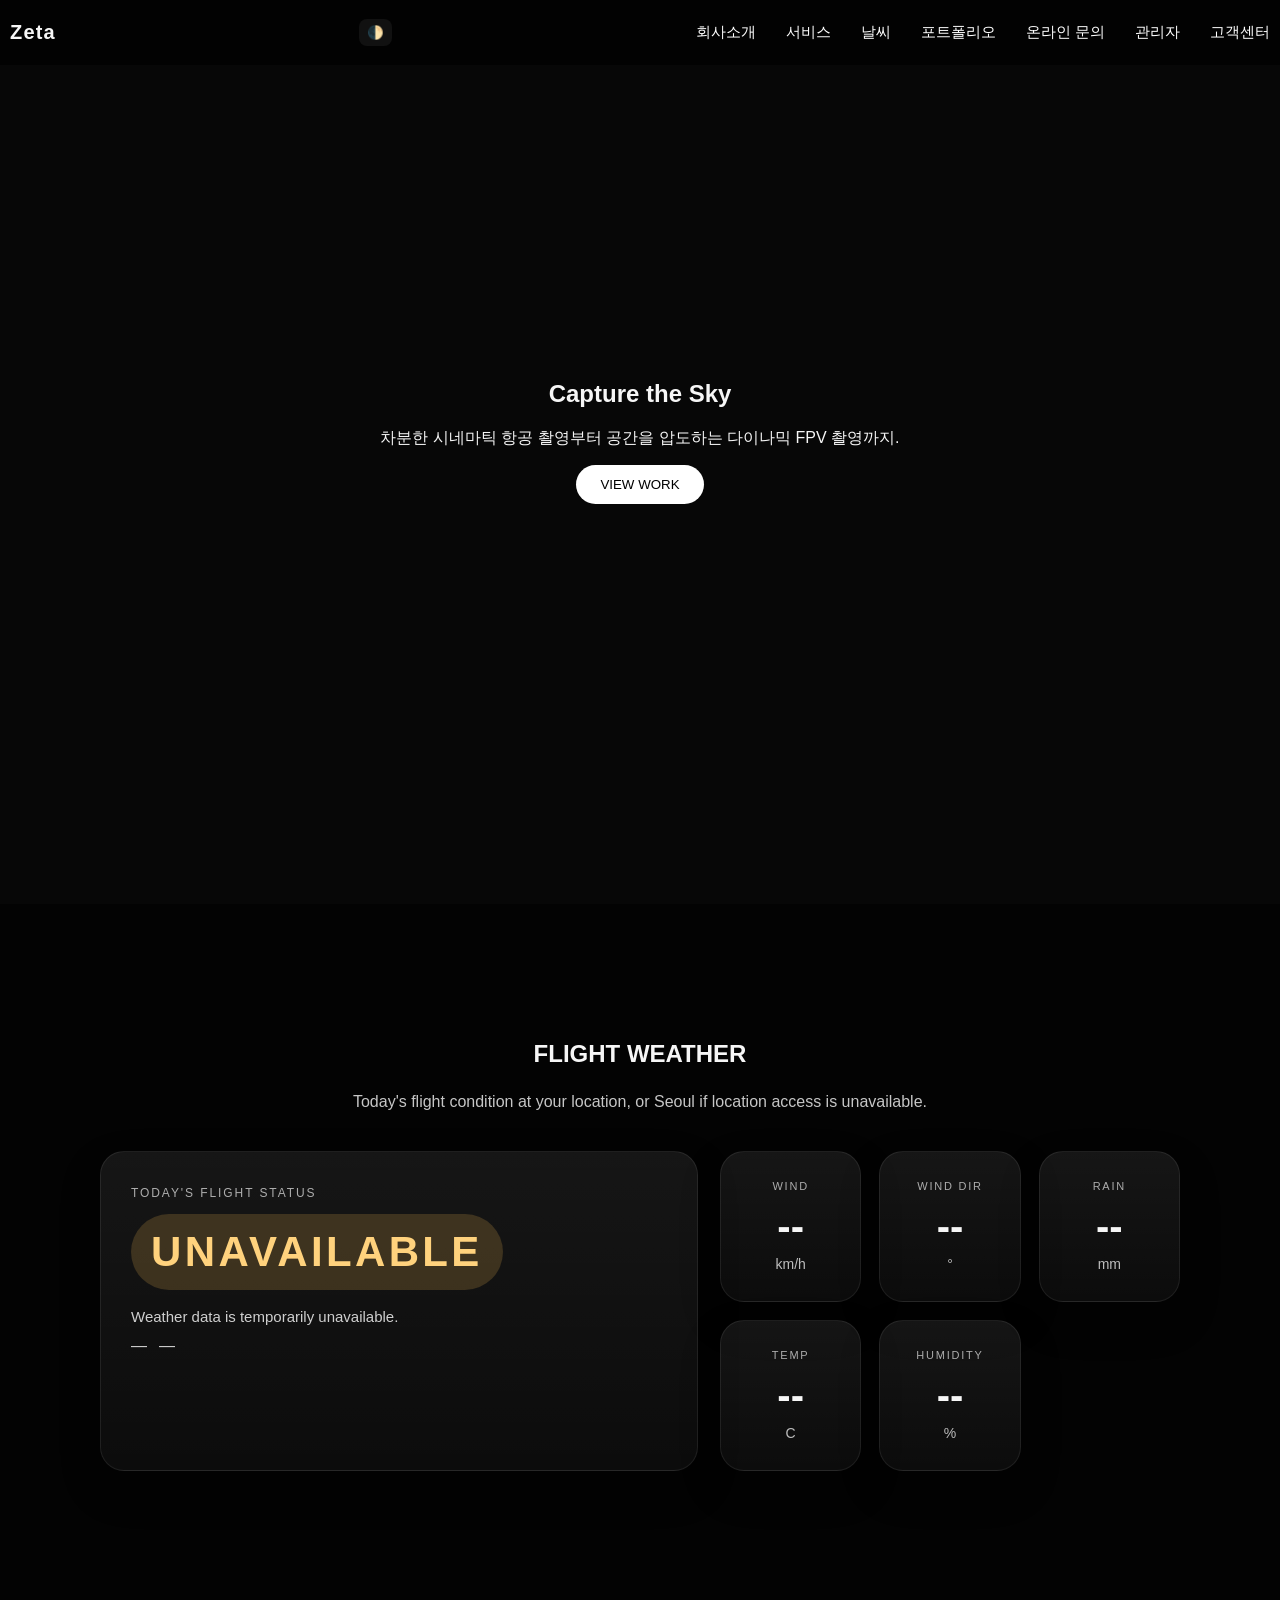
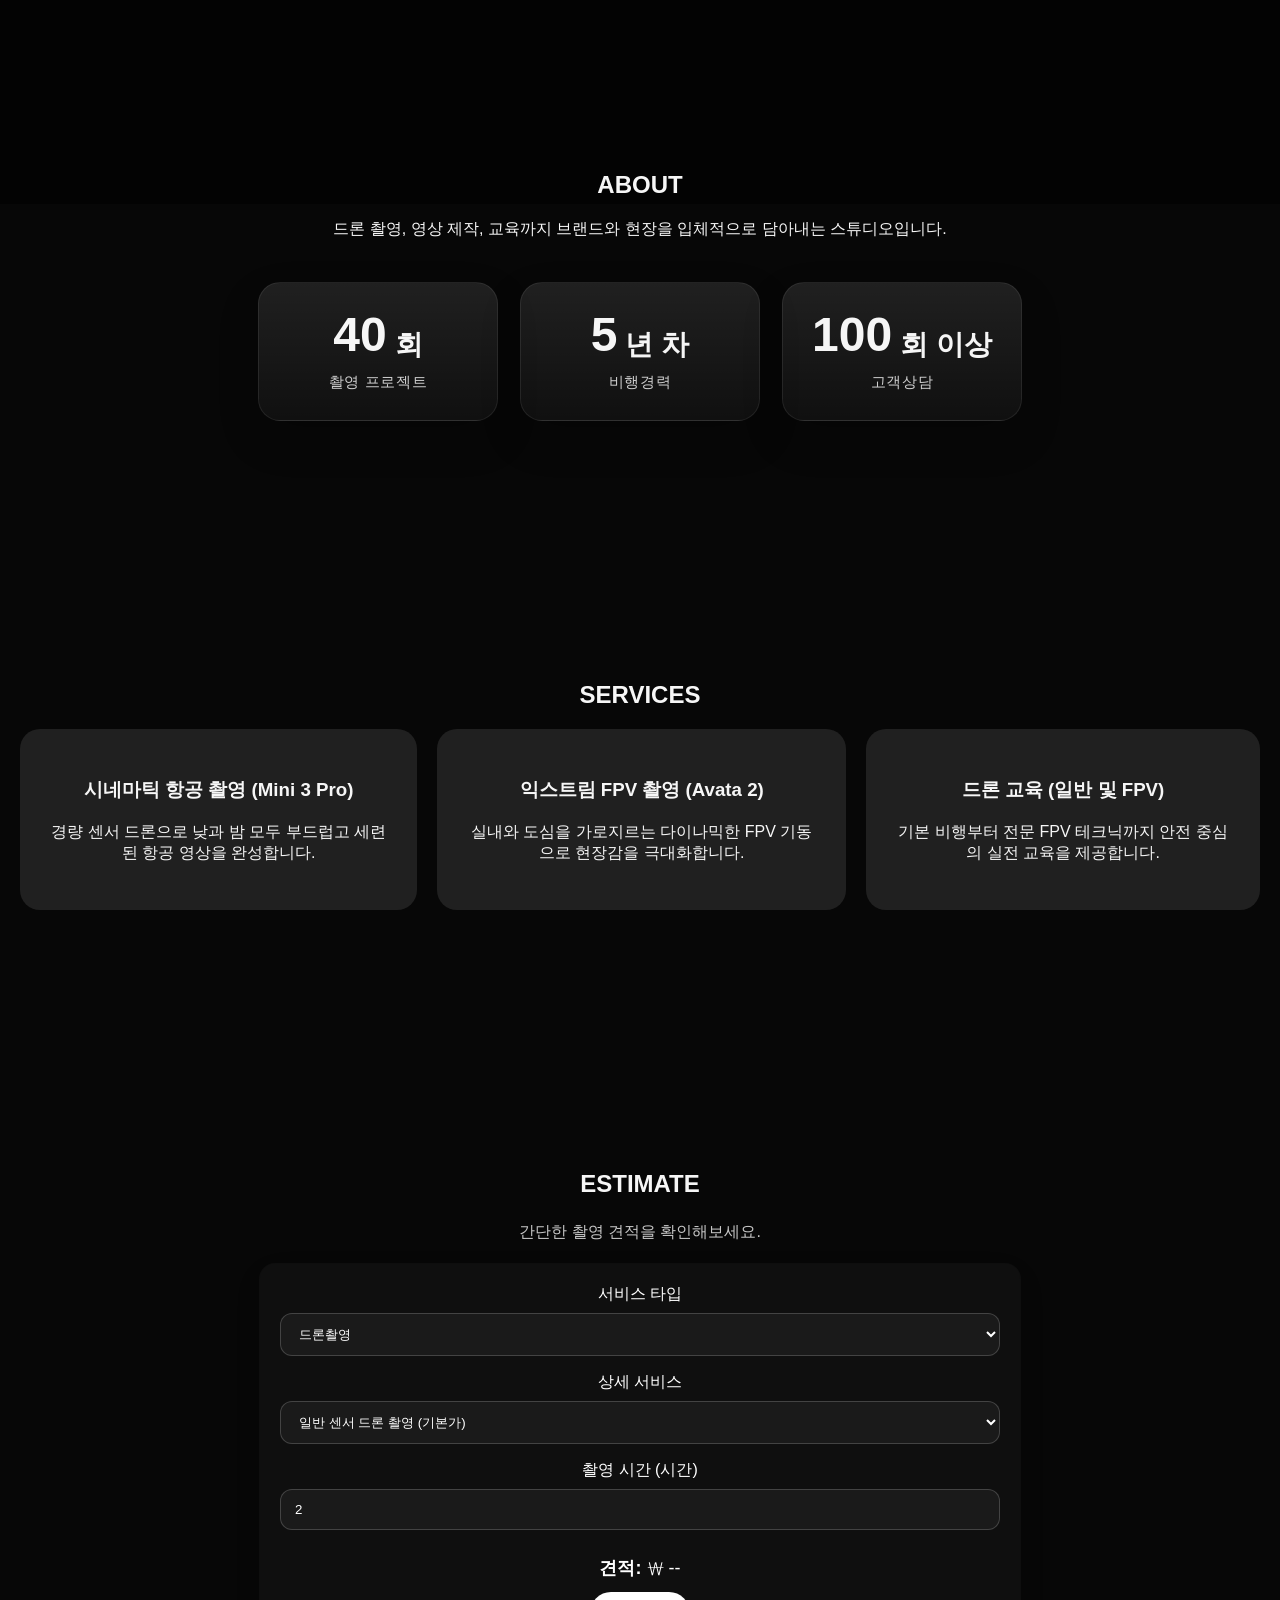
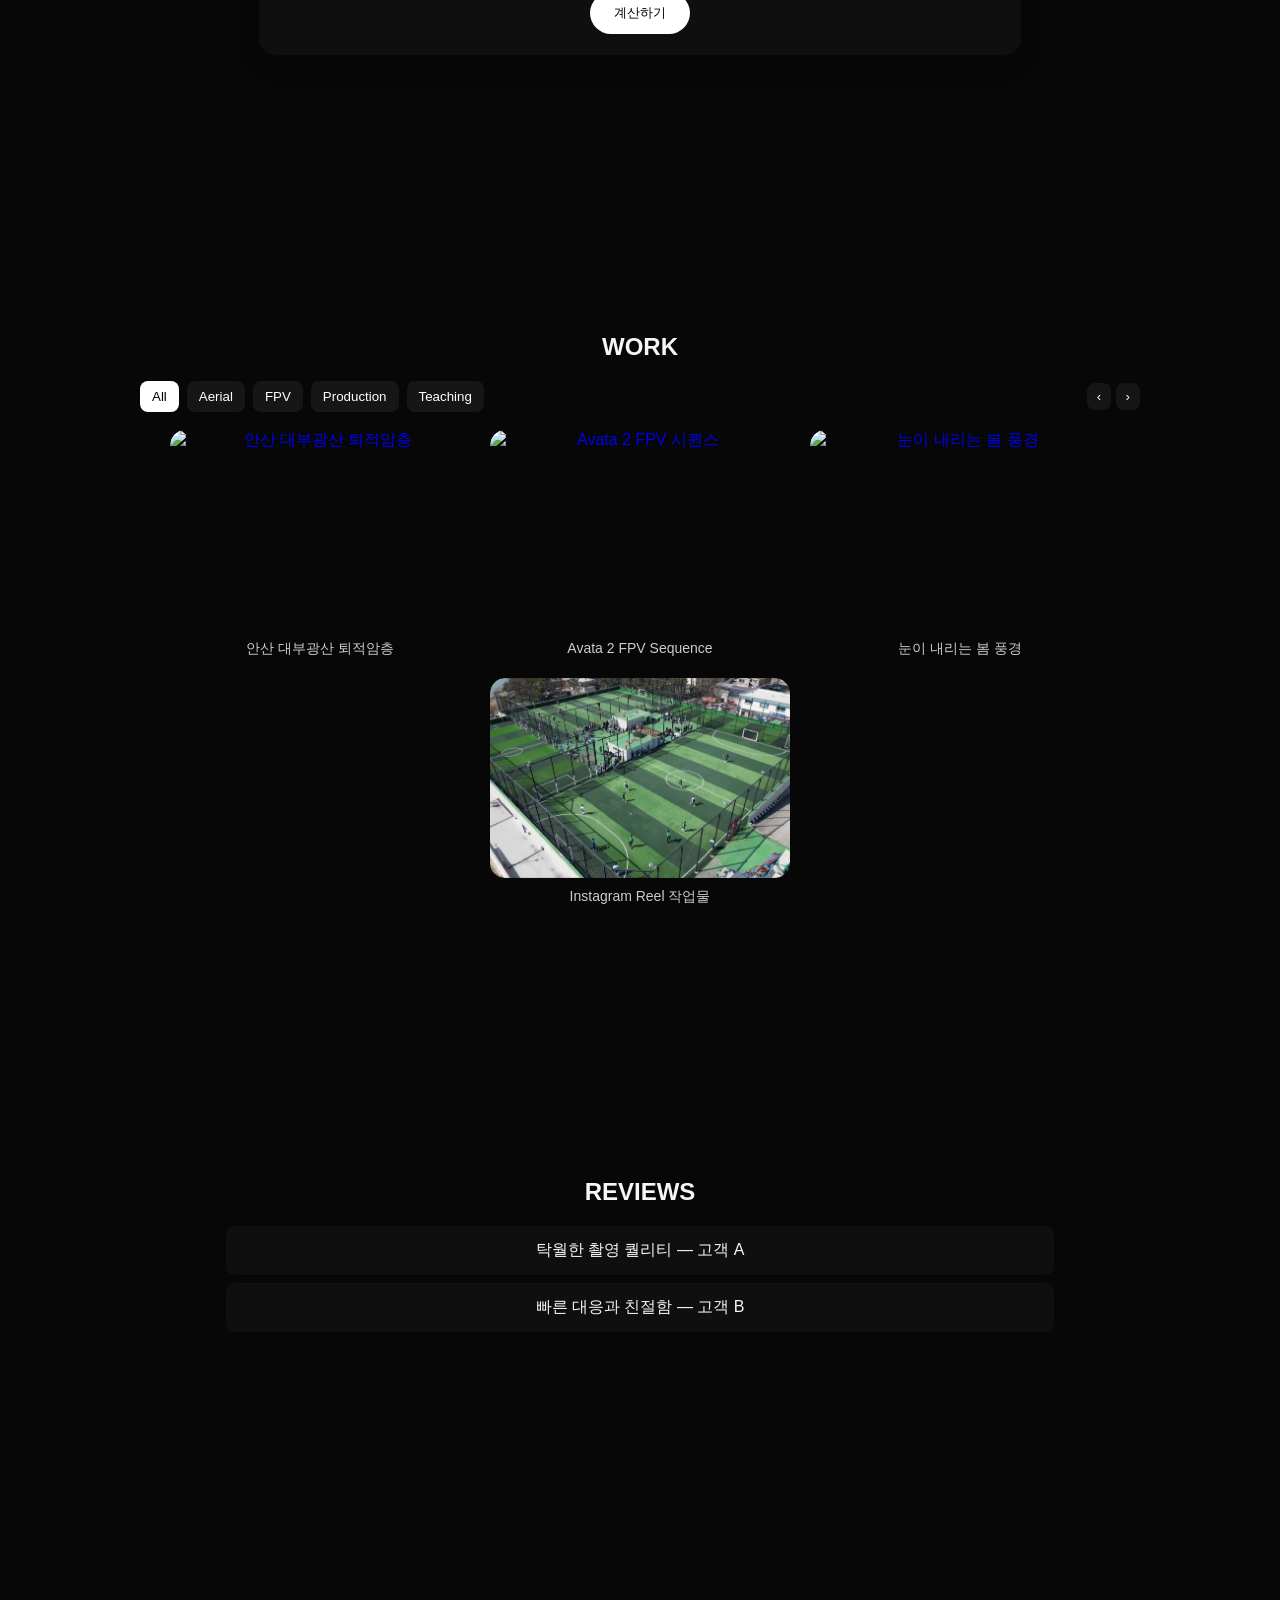
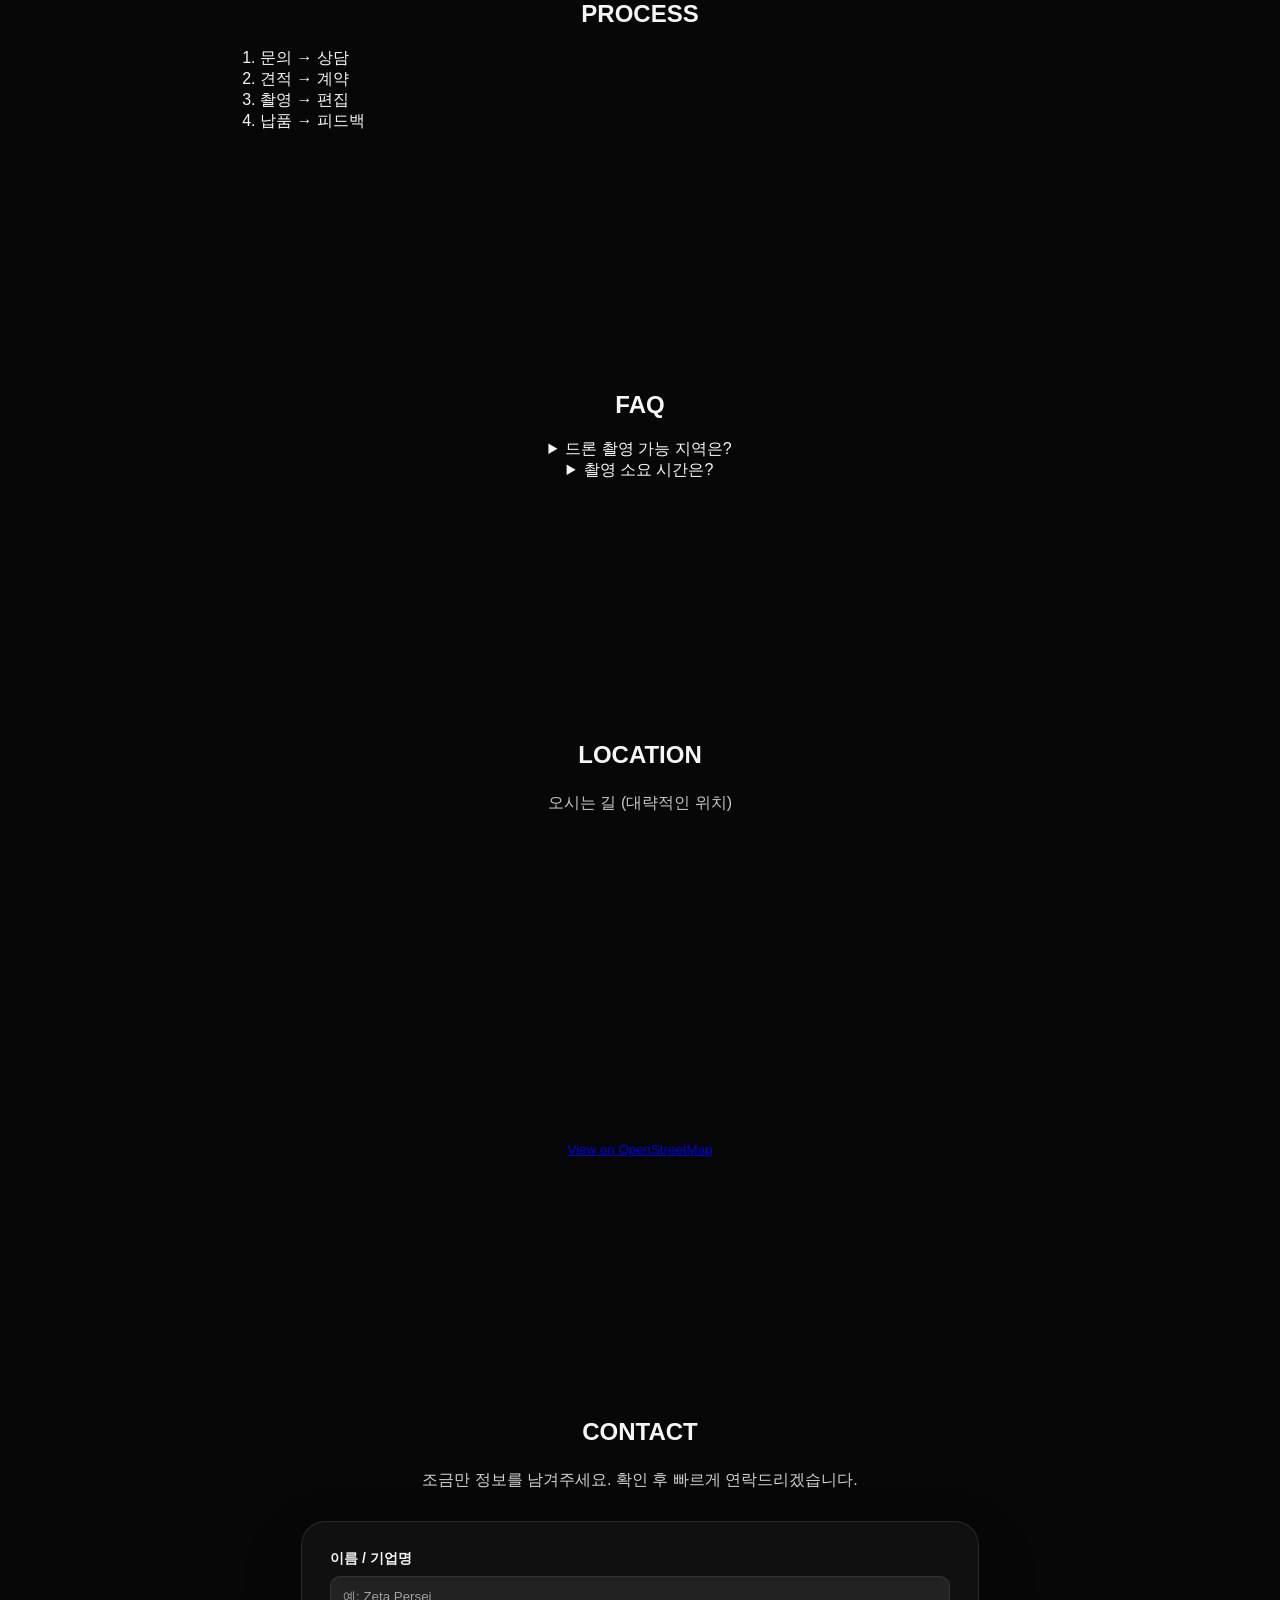
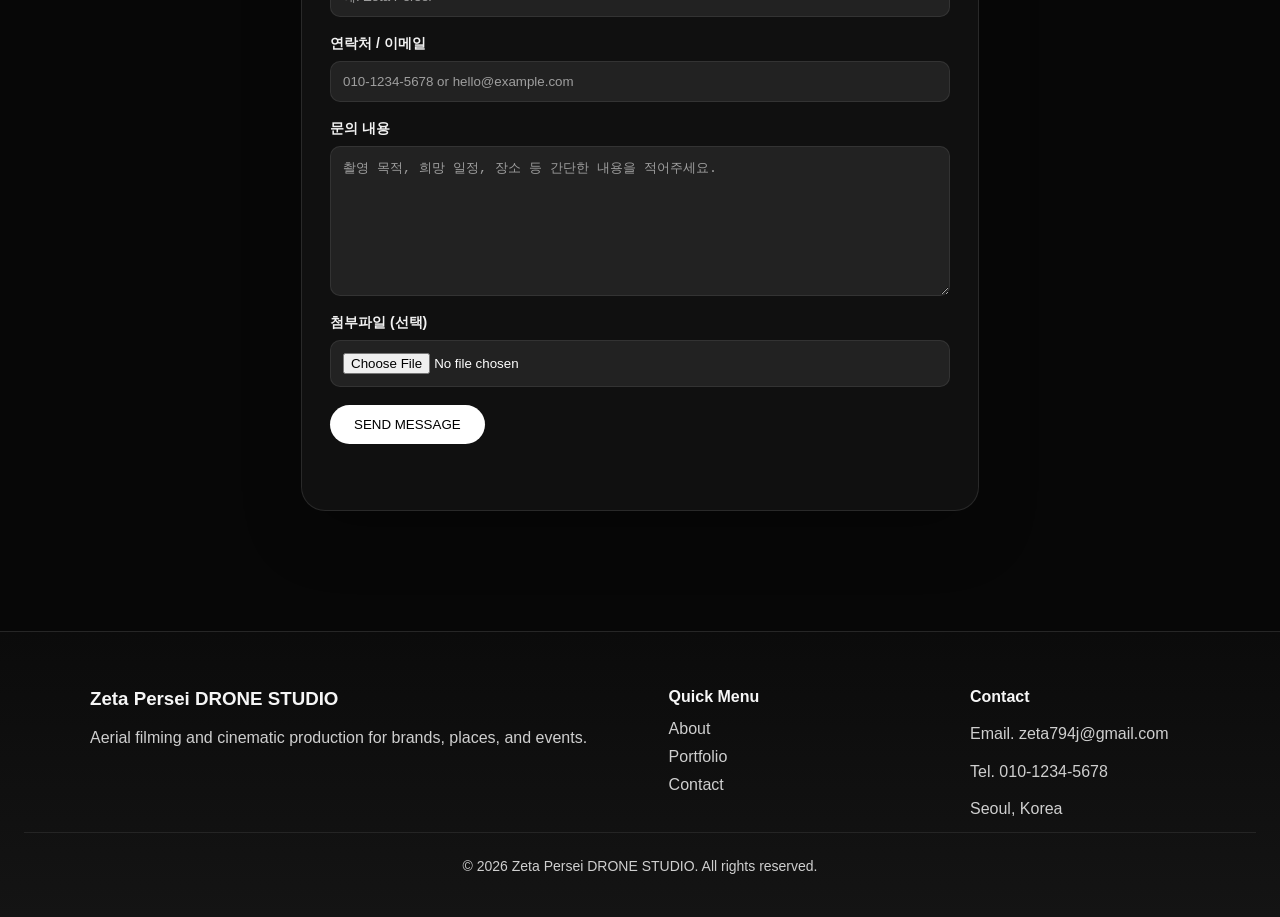
==== index.html @ ec1b313f "ㅇ" ====
<!DOCTYPE html>
<html lang="ko">
<head>
    <meta charset="UTF-8">
    <title>Zeta Persei DRONE STUDIO</title>
    <link rel="stylesheet" href="style.css">
    <link rel="manifest" href="manifest.json">
    <meta name="theme-color" content="#111">
</head>
<body>
<div id="loader" aria-hidden="true">
    <div class="loader-mark">Zeta</div>
</div>

<header class="header">
    <div class="logo">Zeta</div>
    <button id="navToggle" class="nav-toggle" aria-expanded="false" aria-controls="mobileNav" aria-label="Toggle navigation">☰</button>
    <div class="header-actions">
        <button id="themeToggle" class="theme-toggle" aria-pressed="false" aria-label="Toggle dark mode">🌓</button>
    </div>
    <nav>
        <div class="menu">
            <button class="nav-button" data-section="about" onclick="scrollToSection('about')">회사소개</button>
            <div class="dropdown">
                <a href="about.html">회사소개</a>
                <a href="greeting.html">인사말</a>
                <a href="directions.html">오시는 길</a>
            </div>
        </div>
        <div class="menu">
            <button class="nav-button" data-section="services" onclick="scrollToSection('services')">서비스</button>
            <div class="dropdown">
                <a href="service-shooting.html">드론 촬영</a>
                <a href="service-production.html">영상 제작</a>
                <a href="service-education.html">교육</a>
            </div>
        </div>
        <div class="menu">
            <button class="nav-button" data-section="weather" onclick="scrollToSection('weather')">날씨</button>
        </div>
        <div class="menu">
            <button class="nav-button" data-section="portfolio" onclick="scrollToSection('portfolio')">포트폴리오</button>
        </div>
        <div class="menu">
            <button class="nav-button" data-section="contact" onclick="scrollToSection('contact')">온라인 문의</button>
        </div>
        <div class="menu">
            <button onclick="requestAdminAccess()">관리자</button>
        </div>
        <div class="menu">
            <button onclick="goPage('customer.html')">고객센터</button>
        </div>
    </nav>
    <div id="mobileNav" class="mobile-nav" aria-hidden="true">
        <nav role="navigation">
            <a href="#about" onclick="toggleMobileNav();scrollToSection('about')">회사소개</a>
            <a href="#services" onclick="toggleMobileNav();scrollToSection('services')">서비스</a>
            <a href="#weather" onclick="toggleMobileNav();scrollToSection('weather')">날씨</a>
            <a href="#portfolio" onclick="toggleMobileNav();scrollToSection('portfolio')">포트폴리오</a>
            <a href="#contact" onclick="toggleMobileNav();scrollToSection('contact')">온라인 문의</a>
            <a href="customer.html">고객센터</a>
        </nav>
    </div>
</header>

<section class="hero">
    <iframe id="bgVideo" src="https://www.youtube.com/embed/8HknQD3E930?autoplay=1&mute=1&loop=1&playlist=8HknQD3E930&controls=0&rel=0&modestbranding=1" frameborder="0" allow="autoplay; encrypted-media; fullscreen" allowfullscreen title="Drone background video"></iframe>
    <div class="overlay"></div>
    <div class="hero-content">
        <h1>Capture the Sky</h1>
        <p>차분한 시네마틱 항공 촬영부터 공간을 압도하는 다이나믹 FPV 촬영까지.</p>
        <button onclick="scrollToSection('portfolio')">VIEW WORK</button>
    </div>
</section>

<section id="weather" class="section fade">
    <h2>FLIGHT WEATHER</h2>
    <p class="section-description">Today's flight condition at your location, or Seoul if location access is unavailable.</p>
    <div class="weather-panel">
        <div class="weather-status-card">
            <p class="weather-kicker">Today's Flight Status</p>
            <div id="flightStatus" class="flight-status loading">Checking...</div>
            <p id="weatherLocation" class="weather-location">Preparing local weather data</p>
            <div class="weather-extra">
                <span id="sunrise" class="sun-item">—</span>
                <span id="sunset" class="sun-item">—</span>
            </div>
        </div>
        <div class="weather-metrics">
            <div class="weather-metric">
                <span class="metric-label">Wind</span>
                <strong id="windSpeed">--</strong>
                <span class="metric-unit">km/h</span>
            </div>
            <div class="weather-metric">
                <span class="metric-label">Wind Dir</span>
                <strong id="windDirection">--</strong>
                <span class="metric-unit">°</span>
            </div>
            <div class="weather-metric">
                <span class="metric-label">Rain</span>
                <strong id="precipitation">--</strong>
                <span class="metric-unit">mm</span>
            </div>
            <div class="weather-metric">
                <span class="metric-label">Temp</span>
                <strong id="temperature">--</strong>
                <span class="metric-unit">C</span>
            </div>
            <div class="weather-metric">
                <span class="metric-label">Humidity</span>
                <strong id="humidity">--</strong>
                <span class="metric-unit">%</span>
            </div>
        </div>
        <div class="weather-forecast" id="forecastList" aria-live="polite"></div>
    </div>
</section>

<section id="about" class="section fade">
    <h2>ABOUT</h2>
    <p>드론 촬영, 영상 제작, 교육까지 브랜드와 현장을 입체적으로 담아내는 스튜디오입니다.</p>
    <div class="stats">
        <div class="stat-card">
            <div class="stat-value"><span class="count" data-target="40">0</span><span class="plus">회</span></div>
            <p>촬영 프로젝트</p>
        </div>
        <div class="stat-card">
            <div class="stat-value"><span class="count" data-target="5">0</span><span class="plus">년 차</span></div>
            <p>비행경력</p>
        </div>
        <div class="stat-card">
            <div class="stat-value"><span class="count" data-target="100">0</span><span class="plus">회 이상</span></div>
            <p>고객상담</p>
        </div>
    </div>
</section>

<section id="services" class="section fade">
    <h2>SERVICES</h2>
    <div class="cards">
        <div class="card">
            <h3>시네마틱 항공 촬영 (Mini 3 Pro)</h3>
            <p>경량 센서 드론으로 낮과 밤 모두 부드럽고 세련된 항공 영상을 완성합니다.</p>
        </div>
        <div class="card">
            <h3>익스트림 FPV 촬영 (Avata 2)</h3>
            <p>실내와 도심을 가로지르는 다이나믹한 FPV 기동으로 현장감을 극대화합니다.</p>
        </div>
        <div class="card">
            <h3>드론 교육 (일반 및 FPV)</h3>
            <p>기본 비행부터 전문 FPV 테크닉까지 안전 중심의 실전 교육을 제공합니다.</p>
        </div>
    </div>
</section>

<section id="estimate" class="section fade">
    <h2>ESTIMATE</h2>
    <p class="section-description">간단한 촬영 견적을 확인해보세요.</p>
    <div class="estimate-card">
        <label>서비스 타입
            <select id="service-type">
                <option value="shooting">드론촬영</option>
                <option value="production">영상제작</option>
                <option value="training">드론교육</option>
            </select>
        </label>
        <label>상세 서비스
            <select id="detail-service">
                <option value="sensor">일반 센서 드론 촬영 (기본가)</option>
                <option value="fpv">다이나믹 FPV 촬영 (기본가 + 30% 추가)</option>
                <option value="premium">프리미엄 종합 패키지 (일반 + FPV 믹스, 기본가 + 50% 추가)</option>
            </select>
        </label>
        <label>촬영 시간 (시간)
            <input type="number" id="estHours" min="1" value="2">
        </label>
        <div class="estimate-result">
            <strong>견적:</strong> <span id="estOutput">₩ --</span>
        </div>
        <div class="estimate-actions">
            <button id="calcEstimate">계산하기</button>
        </div>
    </div>
</section>

<section id="portfolio" class="section fade">
    <h2>WORK</h2>
    <div class="portfolio-controls">
        <div class="filters">
            <button class="filter-btn active" data-filter="all">All</button>
            <button class="filter-btn" data-filter="aerial">Aerial</button>
            <button class="filter-btn" data-filter="fpv">FPV</button>
            <button class="filter-btn" data-filter="production">Production</button>
            <button class="filter-btn" data-filter="teaching">Teaching</button>
        </div>
        <div class="carousel-controls">
            <button id="prevSlide" aria-label="Previous">‹</button>
            <button id="nextSlide" aria-label="Next">›</button>
        </div>
    </div>
    <div class="slider">
        <div class="slides" id="slides">
            <a href="https://youtu.be/ALN1OTDqQmQ" target="_blank" rel="noreferrer" class="portfolio-link" data-video-id="ALN1OTDqQmQ" data-category="aerial">
                <img src="https://img.youtube.com/vi/ALN1OTDqQmQ/maxresdefault.jpg" alt="안산 대부광산 퇴적암층">
                <p class="video-title">안산 대부광산 퇴적암층</p>
            </a>
            <a href="https://youtu.be/FA5QLWY4PZw?si=U7tqR9pLWdq8gY5Y" target="_blank" rel="noreferrer" class="portfolio-link" data-video-id="FA5QLWY4PZw" data-category="fpv">
                <img src="https://img.youtube.com/vi/FA5QLWY4PZw/maxresdefault.jpg" alt="Avata 2 FPV 시퀀스">
                <p class="video-title">Avata 2 FPV Sequence</p>
            </a>
            <a href="https://youtu.be/hqQlX9Q5oTc?si=clD0ouQJDGztQRxe" target="_blank" rel="noreferrer" class="portfolio-link" data-video-id="hqQlX9Q5oTc" data-category="teaching">
                <img src="https://img.youtube.com/vi/hqQlX9Q5oTc/maxresdefault.jpg" alt="눈이 내리는 봄 풍경">
                <p class="video-title">눈이 내리는 봄 풍경</p>
            </a>
            <a href="https://www.instagram.com/reel/C53GqytP7bg/?utm_source=ig_web_copy_link&igsh=MzRlODBiNWFlZA==" target="_blank" rel="noreferrer" class="portfolio-link" data-category="production">
                <img src="img/instagram-reel.jpg.png" alt="Instagram Reel 작업물">
                <p class="video-title">Instagram Reel 작업물</p>
            </a>
        </div>
    </div>
</section>

<section id="reviews" class="section fade">
    <h2>REVIEWS</h2>
    <div class="reviews-list">
        <blockquote>탁월한 촬영 퀄리티 — 고객 A</blockquote>
        <blockquote>빠른 대응과 친절함 — 고객 B</blockquote>
    </div>
</section>

<section id="process" class="section fade">
    <h2>PROCESS</h2>
    <ol class="process-list">
        <li>문의 → 상담</li>
        <li>견적 → 계약</li>
        <li>촬영 → 편집</li>
        <li>납품 → 피드백</li>
    </ol>
</section>

<section id="faq" class="section fade">
    <h2>FAQ</h2>
    <details>
        <summary>드론 촬영 가능 지역은?</summary>
        <p>법적 제한이 있는 지역을 제외한 전 지역입니다. 촬영 전 허가가 필요할 수 있습니다.</p>
    </details>
    <details>
        <summary>촬영 소요 시간은?</summary>
        <p>촬영 범위와 편집 수준에 따라 달라집니다. 일반적으로 1~5일 내외입니다.</p>
    </details>
</section>

<section id="map" class="section fade">
    <h2>LOCATION</h2>
    <p class="section-description">오시는 길 (대략적인 위치)</p>
    <div class="map-wrap">
        <iframe src="https://www.openstreetmap.org/export/embed.html?bbox=126.96%2C37.55%2C126.99%2C37.58&layer=mapnik" style="border:0;width:100%;height:320px;" loading="lazy" title="Map"></iframe>
        <small><a href="https://www.openstreetmap.org">View on OpenStreetMap</a></small>
    </div>
</section>

<section id="contact" class="section fade">
    <h2>CONTACT</h2>
    <p class="contact-intro">조금만 정보를 남겨주세요. 확인 후 빠르게 연락드리겠습니다.</p>
    <div class="contact-form">
        <div class="form-group">
            <label for="name">이름 / 기업명</label>
            <input type="text" id="name" placeholder="예: Zeta Persei">
        </div>
        <div class="form-group">
            <label for="phone">연락처 / 이메일</label>
            <input type="text" id="phone" placeholder="010-1234-5678 or hello@example.com">
        </div>
        <div class="form-group">
            <label for="msg">문의 내용</label>
            <textarea id="msg" placeholder="촬영 목적, 희망 일정, 장소 등 간단한 내용을 적어주세요."></textarea>
        </div>        <div class="form-group">
            <label for="attachment">첨부파일 (선택)</label>
            <input type="file" id="attachment" accept="image/*,video/*">
            <div id="attachmentPreview" class="attachment-preview" aria-hidden="true"></div>
        </div>        <div class="contact-actions">
            <button id="sendButton" onclick="sendMsg()">SEND MESSAGE</button>
            <p id="formStatus" class="form-status" aria-live="polite"></p>
        </div>
    </div>
</section>

<footer class="footer">
    <div class="footer-container">
        <div class="footer-brand">
            <h3>Zeta Persei DRONE STUDIO</h3>
            <p>Aerial filming and cinematic production for brands, places, and events.</p>
        </div>
        <div class="footer-links">
            <h4>Quick Menu</h4>
            <a href="about.html">About</a>
            <a href="#portfolio">Portfolio</a>
            <a href="#contact">Contact</a>
        </div>
        <div class="footer-contact">
            <h4>Contact</h4>
            <p>Email. zeta794j@gmail.com</p>
            <p>Tel. 010-1234-5678</p>
            <p>Seoul, Korea</p>
        </div>
    </div>
    <p class="copy">&copy; 2026 Zeta Persei DRONE STUDIO. All rights reserved.</p>
</footer>

<div id="videoModal" class="video-modal" aria-hidden="true">
    <div class="video-modal-backdrop" data-close-modal="true"></div>
    <div class="video-modal-dialog" role="dialog" aria-modal="true" aria-label="Portfolio video player">
        <button id="videoModalClose" class="video-modal-close" type="button" aria-label="Close video">×</button>
        <div class="video-frame-wrap">
            <iframe
                id="videoModalFrame"
                src=""
                title="Portfolio video"
                allow="accelerometer; autoplay; clipboard-write; encrypted-media; gyroscope; picture-in-picture; web-share"
                allowfullscreen>
            </iframe>
        </div>
    </div>
</div>

<button id="topBtn" type="button" onclick="scrollToTop()" aria-label="Top">↑</button>

<script src="script.js"></script>
</body>
</html>
---- style.css ----
/* ================= 기본 ================= */
body {
    margin: 0;
    font-family: 'Segoe UI', sans-serif;
    background: #000;
    color: white;
}

body.loading {
    overflow: hidden;
}

/* Light theme overrides */
body.light {
    background: #faf8f3;
    color: #0b0b0b;
}

body.light .section {
    background: #faf8f3;
}

body.light .header {
    background: rgba(255,255,255,0.95);
    color: #111;
    box-shadow: 0 6px 18px rgba(0,0,0,0.06);
}

body.light .logo {
    color: #111;
}

body.light nav {
    color: #111;
}

body.light .menu button,
body.light .nav-button {
    color: #111;
}

body.light .nav-button.active::after {
    background: #111;
}

body.light nav a,
body.light .dropdown a {
    color: #111;
    background: transparent;
}

body.light .dropdown {
    background: rgba(255,255,255,0.95);
    color: #111;
    border: 1px solid rgba(0,0,0,0.06);
}

body.light .header button,
body.light .nav-toggle {
    background: transparent;
    color: #111;
}

body.light .theme-toggle {
    background: rgba(0,0,0,0.08);
    color: #111;
}

body.light button {
    background: #111;
    color: #fff;
}

body.light nav button,
body.light .menu button {
    background: transparent;
    color: #111;
}

body.light .card,
body.light .stat-card,
body.light .weather-status-card,
body.light .weather-metric,
body.light .contact-form,
body.light .estimate-card {
    background: #fff;
    color: #111;
    border: 1px solid rgba(0,0,0,0.06);
    box-shadow: none;
}

body.light .estimate-card label {
    color: #111;
}

body.light .estimate-card input,
body.light .estimate-card select {
    background: #f9f9f9;
    color: #111;
    border-color: rgba(0,0,0,0.12);
}

body.light .estimate-card input:focus,
body.light .estimate-card select:focus {
    background: #ffffff;
    border-color: rgba(0,0,0,0.3);
}

body.light .estimate-result {
    color: #111;
}

body.light .count,
body.light .plus {
    color: #111;
}

body.light .section-description {
    color: #444;
}

body.light .stat-card p {
    color: #666;
}

body.light .overlay { background: rgba(255,255,255,0.06) }

body.light .contact-form input,
body.light .contact-form textarea {
    background: #fff;
    color: #111;
    border: 1px solid rgba(0,0,0,0.08);
}

#loader {
    position: fixed;
    inset: 0;
    display: flex;
    align-items: center;
    justify-content: center;
    background:
        radial-gradient(circle at 50% 40%, rgba(255,255,255,0.08), transparent 42%),
        linear-gradient(180deg, #050505 0%, #111 100%);
    z-index: 2000;
    opacity: 1;
    visibility: visible;
    transition: opacity 0.6s ease, visibility 0.6s ease;
}

#loader.hide {
    opacity: 0;
    visibility: hidden;
}

.loader-mark {
    font-size: clamp(42px, 8vw, 96px);
    font-weight: 700;
    letter-spacing: 0.32em;
    text-transform: uppercase;
    color: white;
    text-indent: 0.32em;
    animation: loaderPulse 1.6s ease-in-out infinite;
}

@keyframes loaderPulse {
    0% {
        opacity: 0.45;
        transform: scale(0.96);
    }
    50% {
        opacity: 1;
        transform: scale(1);
    }
    100% {
        opacity: 0.45;
        transform: scale(0.96);
    }
}

/* ================= HEADER ================= */
.header {
    position: fixed;
    width: 100%;
    padding: 15px 10px;
    display: flex;
    justify-content: space-between;
    align-items: center;
    backdrop-filter: blur(10px);
    background: rgba(0,0,0,0.6);
    z-index: 1000;
    box-sizing: border-box;
    transition: padding 0.35s ease, background 0.35s ease, box-shadow 0.35s ease, backdrop-filter 0.35s ease, transform 0.35s ease;
}

.nav-toggle {
    display: none;
    background: none;
    border: none;
    color: white;
    font-size: 22px;
    margin-right: 8px;
}

.header-actions {
    display: inline-flex;
    gap: 8px;
    align-items: center;
}

.theme-toggle {
    background: rgba(255,255,255,0.06);
    border-radius: 8px;
    padding: 6px 8px;
}

.header.scrolled {
    padding: 10px 18px;
    background: rgba(0,0,0,0.82);
    backdrop-filter: blur(16px);
    box-shadow: 0 10px 30px rgba(0,0,0,0.28);
}

/* 로고 */
.logo {
    font-size: 20px;
    font-weight: bold;
    letter-spacing: 0.06em;
    transition: transform 0.35s ease, letter-spacing 0.35s ease, opacity 0.35s ease;
}

.header.scrolled .logo {
    transform: scale(0.92);
    letter-spacing: 0.12em;
    opacity: 0.9;
}


/* 메뉴 전체 */
nav {
    display: flex;
    gap: 30px;
}

.mobile-nav {
    display: none;
}

/* 메뉴 하나 */
.menu {
    position: relative;
}

/* 메뉴 버튼 */
.menu button {
    background: none;
    border: none;
    color: white;
    cursor: pointer;
    font-size: 15px;
    padding: 8px 0;
    position: relative;
    transition: color 0.25s ease, transform 0.25s ease, opacity 0.25s ease;
}

.menu button:hover {
    opacity: 1;
}

.nav-button::after {
    content: "";
    position: absolute;
    left: 0;
    bottom: -2px;
    width: 100%;
    height: 2px;
    border-radius: 999px;
    background: white;
    transform: scaleX(0);
    transform-origin: center;
    transition: transform 0.25s ease, opacity 0.25s ease;
    opacity: 0.7;
}

.nav-button.active {
    color: #ffffff;
    transform: translateY(-1px);
}

.nav-button.active::after {
    transform: scaleX(1);
    opacity: 1;
}

/* ================= 드롭다운 ================= */
.dropdown {
    position: absolute;
    top: 40px;
    left: 0;
    background: rgba(0,0,0,0.9);
    display: none;
    flex-direction: column;
    min-width: 150px;
    border-radius: 10px;
}

/* 드롭다운 링크 */
.dropdown a {
    padding: 10px;
    color: white;
    text-decoration: none;
}

/* hover 시 열림 */
.menu:hover .dropdown,
.menu.open .dropdown {
    display: flex;
}

/* ================= HERO ================= */
.hero {
    height: 100vh;
    position: relative;
}

#bgVideo {
    width: 100%;
    height: 100%;
    object-fit: cover;
}

/* 어둡게 */
.overlay {
    position: absolute;
    width: 100%;
    height: 100%;
    background: rgba(0,0,0,0.5);
}

/* 텍스트 */
.hero-content {
    position: absolute;
    top: 40%;
    width: 100%;
    text-align: center;
}

.dark {
    background: #070707;
    color: #f6f6f6;
}

/* ================= 버튼 ================= */
button {
    padding: 12px 24px;
    border: none;
    border-radius: 30px;
    background: white;
    color: black;
    cursor: pointer;
}

/* ================= 섹션 ================= */
.section {
    padding: 120px 20px;
    text-align: center;
}

.section-description {
    max-width: 720px;
    margin: 12px auto 0;
    color: #c6c6c6;
    line-height: 1.7;
}

.weather-panel {
    max-width: 1080px;
    margin: 36px auto 0;
    display: grid;
    grid-template-columns: 1.3fr 1fr;
    gap: 22px;
}

.weather-status-card,
.weather-metric {
    border: 1px solid rgba(255,255,255,0.08);
    background: linear-gradient(180deg, rgba(255,255,255,0.08) 0%, rgba(255,255,255,0.04) 100%);
    border-radius: 24px;
    box-shadow: 0 18px 40px rgba(0,0,0,0.22);
}

.weather-status-card {
    padding: 34px 30px;
    text-align: left;
}

.weather-kicker {
    margin: 0 0 14px;
    color: rgba(255,255,255,0.65);
    text-transform: uppercase;
    letter-spacing: 0.16em;
    font-size: 12px;
}

.flight-status {
    display: inline-flex;
    align-items: center;
    justify-content: center;
    min-width: 150px;
    padding: 14px 20px;
    border-radius: 999px;
    font-size: clamp(28px, 4vw, 42px);
    font-weight: 700;
    letter-spacing: 0.08em;
}

.flight-status.loading {
    background: rgba(255,255,255,0.08);
    color: white;
}

.flight-status.good {
    background: rgba(73, 197, 121, 0.18);
    color: #9ef2bb;
}

.flight-status.caution {
    background: rgba(255, 196, 87, 0.18);
    color: #ffd27d;
}

.flight-status.no-fly {
    background: rgba(255, 107, 107, 0.18);
    color: #ffb2b2;
}

.weather-location {
    margin: 18px 0 0;
    color: #cfcfcf;
    font-size: 15px;
}

.weather-metrics {
    display: grid;
    grid-template-columns: repeat(3, 1fr);
    gap: 18px;
}

.weather-extra { margin-top: 12px; display:flex; gap:12px; color:#cfcfcf }
.weather-forecast { margin-top: 18px; display:flex; gap:12px; justify-content:center }
.forecast-item { padding:8px 12px; background:rgba(255,255,255,0.03); border-radius:10px; font-size:13px }

.weather-metric {
    padding: 28px 18px;
}

.metric-label {
    display: block;
    color: rgba(255,255,255,0.65);
    text-transform: uppercase;
    letter-spacing: 0.16em;
    font-size: 11px;
}

.weather-metric strong {
    display: block;
    margin: 12px 0 6px;
    font-size: clamp(26px, 4vw, 40px);
    font-weight: 700;
}

.metric-unit {
    color: #bdbdbd;
    font-size: 14px;
}

.stats {
    display: flex;
    justify-content: center;
    gap: 22px;
    flex-wrap: wrap;
    margin-top: 42px;
}

#about .stat-card,
#about .stats,
#about .section-description {
    text-align: center;
}

.stat-card {
    min-width: 190px;
    padding: 28px 24px;
    border-radius: 22px;
    background: linear-gradient(180deg, rgba(255,255,255,0.1) 0%, rgba(255,255,255,0.04) 100%);
    border: 1px solid rgba(255,255,255,0.08);
    box-shadow: 0 18px 40px rgba(0,0,0,0.2);
}

.stat-value {
    display: flex;
    justify-content: center;
    align-items: flex-end;
    gap: 8px;
}

.count {
    font-size: 48px;
    font-weight: 700;
    line-height: 1;
}

.plus {
    font-size: 28px;
    font-weight: 700;
    line-height: 1;
    color: #f5f5f5;
}

.stat-card p {
    margin: 14px 0 0;
    color: #cfcfcf;
    font-size: 15px;
    letter-spacing: 0.04em;
}

/* ================= 카드 ================= */
.cards {
    display: flex;
    justify-content: center;
    gap: 20px;
}

.card {
    background: rgba(255,255,255,0.1);
    padding: 30px;
    border-radius: 20px;
    transition: 0.3s;
}

.card:hover {
    transform: translateY(-10px);
}

/* ================= 슬라이더 ================= */
/* 슬라이더 박스 */
.slider {
    width: 100%;
    max-width: 1000px;
    margin: auto;
}

/* 영상 3개 가로 정렬 */
.slides {
    display: flex;
    justify-content: center;
    gap: 20px;
    flex-wrap: wrap; /* 화면 작아지면 줄바꿈 */
}

.slides.dragging { cursor: grabbing }
.slides { overflow-x: auto; scroll-behavior: smooth; padding-bottom: 12px }
.slides::-webkit-scrollbar { height: 8px }
.slides::-webkit-scrollbar-thumb { background: rgba(255,255,255,0.08); border-radius: 999px }

.portfolio-controls { display:flex; justify-content:space-between; align-items:center; max-width:1000px; margin: 0 auto 18px }
.filters { display:flex; gap:8px }
.filter-btn { background: rgba(255,255,255,0.06); color:white; border:none; padding:8px 12px; border-radius:8px }
.filter-btn.active { background:white; color:black }
.carousel-controls button { background: rgba(255,255,255,0.06); color:white; border:none; padding:6px 10px; border-radius:8px }

.map-wrap { max-width:1000px; margin:0 auto }

.reviews-list blockquote { margin:8px auto; max-width:800px; background: rgba(255,255,255,0.03); padding: 14px; border-radius:8px }
.process-list { max-width:800px; margin: 0 auto; text-align:left }

@media (max-width: 880px) {
    nav { display:none }
    .nav-toggle { display:inline-block }
    .mobile-nav { display:block; position:fixed; inset:0; background:rgba(0,0,0,0.9); z-index:1500; transform: translateY(-100%); transition: transform 0.28s ease }
    .mobile-nav.open { transform: translateY(0) }
    .mobile-nav nav { display:flex; flex-direction:column; gap:18px; padding: 80px 20px }
}

/* estimate */
.estimate-card { max-width:720px; margin: 18px auto; padding: 20px; background: #0f0f0f; color: #ffffff; border-radius: 16px; border: 1px solid rgba(0,0,0,0.08); box-shadow: 0 10px 30px rgba(0,0,0,0.06); }
.estimate-card label { display:flex; flex-direction:column; gap:8px; margin-bottom:16px; color:#ffffff; }
.estimate-card input, .estimate-card select { width:100%; padding:12px 14px; margin-top:0; box-sizing:border-box; border-radius:12px; border:1px solid rgba(255,255,255,0.18); background: #1a1a1a; color: #ffffff; }
.estimate-card input:focus, .estimate-card select:focus { outline:none; border-color: rgba(255,255,255,0.36); background:#262626; }
.estimate-result { margin: 12px 0; font-size:18px; color:#ffffff; }

/* attachment preview */
.attachment-preview img { max-width:240px; display:block; margin-top:8px }

/* admin */
.admin-message { border:1px solid rgba(255,255,255,0.06); padding:12px; margin-bottom:12px; border-radius:8px }
.admin-message header { display:flex; justify-content:space-between; align-items:center }
.admin-actions button { margin-left:8px }

/* 포트폴리오 링크 */
.portfolio-link {
    display: block;
    border-radius: 15px;
    overflow: hidden;
    text-decoration: none;
}

/* 영상/이미지 스타일 */
.slides video,
.slides img {
    width: 300px;
    height: 200px;
    object-fit: cover;
    border-radius: 15px;
    cursor: pointer;
    display: block;
    transition: transform 0.3s ease;
}

/* hover 효과 */
.slides video:hover,
.slides img:hover {
    transform: scale(1.05);
}

.video-title {
    margin: 12px 0 0;
    color: #c6c6c6;
    font-size: 14px;
}

.slides {
    display: flex;
    transition: 0.6s;
}

.slides iframe {
    width: 320px;
    height: 200px;
    border-radius: 10px;
}
/* ================= 입력 ================= */
input, textarea {
    display: block;
    margin: 10px auto;
    padding: 12px;
    width: 260px;
    border-radius: 10px;
    border: none;
}

.contact-intro {
    max-width: 560px;
    margin: 0 auto 28px;
    color: #cfcfcf;
    line-height: 1.7;
}

.contact-form {
    max-width: 620px;
    margin: 0 auto;
    padding: 28px;
    border: 1px solid rgba(255,255,255,0.1);
    border-radius: 24px;
    background: rgba(255,255,255,0.04);
    text-align: left;
    box-shadow: 0 24px 60px rgba(0,0,0,0.24);
}

.form-group {
    margin-bottom: 18px;
}

.form-group label {
    display: block;
    margin-bottom: 8px;
    color: #f2f2f2;
    font-size: 14px;
    font-weight: 600;
}

.contact-form input,
.contact-form textarea {
    width: 100%;
    margin: 0;
    box-sizing: border-box;
    background: rgba(255,255,255,0.08);
    border: 1px solid rgba(255,255,255,0.08);
    color: white;
    transition: border-color 0.2s ease, box-shadow 0.2s ease, background 0.2s ease;
}

.contact-form input::placeholder,
.contact-form textarea::placeholder {
    color: #9f9f9f;
}

.contact-form input:focus,
.contact-form textarea:focus {
    outline: none;
    border-color: rgba(255,255,255,0.28);
    box-shadow: 0 0 0 4px rgba(255,255,255,0.08);
    background: rgba(255,255,255,0.1);
}

.contact-form textarea {
    min-height: 150px;
    resize: vertical;
}

.contact-actions {
    display: flex;
    flex-direction: column;
    align-items: flex-start;
    gap: 14px;
}

.form-status {
    min-height: 24px;
    margin: 0;
    color: #bfbfbf;
    font-size: 14px;
}

.form-status.success {
    color: #9be7b1;
}

.form-status.error {
    color: #ff9f9f;
}

#sendButton:disabled {
    opacity: 0.6;
    cursor: wait;
}

/* ================= 애니메이션 ================= */
.fade {
    opacity: 0;
    transform: translateY(50px);
    transition: 1s;
}

.fade.show {
    opacity: 1;
    transform: translateY(0);
}

/* ================= FOOTER ================= */
.footer {
    background: linear-gradient(180deg, #0b0b0b 0%, #141414 100%);
    border-top: 1px solid rgba(255,255,255,0.08);
    padding: 56px 24px 28px;
}

.footer-container {
    display: flex;
    justify-content: space-between;
    flex-wrap: wrap;
    gap: 32px;
    max-width: 1100px;
    margin: 0 auto;
}

.footer a {
    color: white;
    text-decoration: none;
    display: block;
    margin-bottom: 10px;
    opacity: 0.8;
}

.footer a:hover {
    opacity: 1;
}

.footer-brand,
.footer-links,
.footer-contact {
    min-width: 220px;
}

.footer h3,
.footer h4 {
    margin-top: 0;
    margin-bottom: 14px;
}

.footer p {
    margin: 0 0 10px;
    color: #cfcfcf;
    line-height: 1.7;
}

.copy {
    text-align: center;
    margin-top: 36px;
    padding-top: 22px;
    border-top: 1px solid rgba(255,255,255,0.08);
    color: #9a9a9a;
    font-size: 14px;
}

.video-modal {
    position: fixed;
    inset: 0;
    display: flex;
    align-items: center;
    justify-content: center;
    padding: 24px;
    opacity: 0;
    visibility: hidden;
    pointer-events: none;
    transition: opacity 0.28s ease, visibility 0.28s ease;
    z-index: 1800;
}

.video-modal.open {
    opacity: 1;
    visibility: visible;
    pointer-events: auto;
}

.video-modal-backdrop {
    position: absolute;
    inset: 0;
    background: rgba(0,0,0,0.86);
    backdrop-filter: blur(8px);
}

.video-modal-dialog {
    position: relative;
    width: min(1100px, 100%);
    z-index: 1;
}

.video-frame-wrap {
    position: relative;
    width: 100%;
    padding-top: 56.25%;
    border-radius: 24px;
    overflow: hidden;
    background: #000;
    box-shadow: 0 28px 60px rgba(0,0,0,0.4);
}

.video-frame-wrap iframe {
    position: absolute;
    inset: 0;
    width: 100%;
    height: 100%;
    border: 0;
}

.video-modal-close {
    position: absolute;
    top: -54px;
    right: 0;
    width: 44px;
    height: 44px;
    padding: 0;
    border-radius: 50%;
    background: rgba(255,255,255,0.14);
    color: white;
    font-size: 28px;
    line-height: 1;
    z-index: 2;
}

#topBtn {
    position: fixed;
    right: 24px;
    bottom: 24px;
    width: 52px;
    height: 52px;
    padding: 0;
    border-radius: 50%;
    background: rgba(255,255,255,0.92);
    color: #111;
    font-size: 22px;
    font-weight: 700;
    box-shadow: 0 16px 32px rgba(0,0,0,0.28);
    opacity: 0;
    visibility: hidden;
    transform: translateY(12px);
    transition: opacity 0.25s ease, transform 0.25s ease, visibility 0.25s ease;
    z-index: 1200;
}

#topBtn.show {
    opacity: 1;
    visibility: visible;
    transform: translateY(0);
}

#topBtn:hover {
    transform: translateY(-2px);
}
/* 영상 묶음 */
.video-item {
    text-align: center;
}

/* 제목 */
.video-title {
    margin-top: 10px;
    font-size: 14px;
    color: #ccc;
}
.video-item:hover .video-title {
    color: white;
    font-weight: bold;
}

@media (max-width: 768px) {
    nav {
        gap: 16px;
    }

    .header {
        flex-wrap: wrap;
        gap: 10px;
    }

    .cards,
    .weather-panel,
    .weather-metrics,
    .footer-container {
        flex-direction: column;
    }

    .weather-panel,
    .weather-metrics {
        display: flex;
    }

    .footer {
        padding: 44px 20px 24px;
    }

    #topBtn {
        right: 18px;
        bottom: 18px;
        width: 48px;
        height: 48px;
    }

    .video-modal {
        padding: 16px;
    }

    .video-modal-close {
        top: -48px;
    }
}
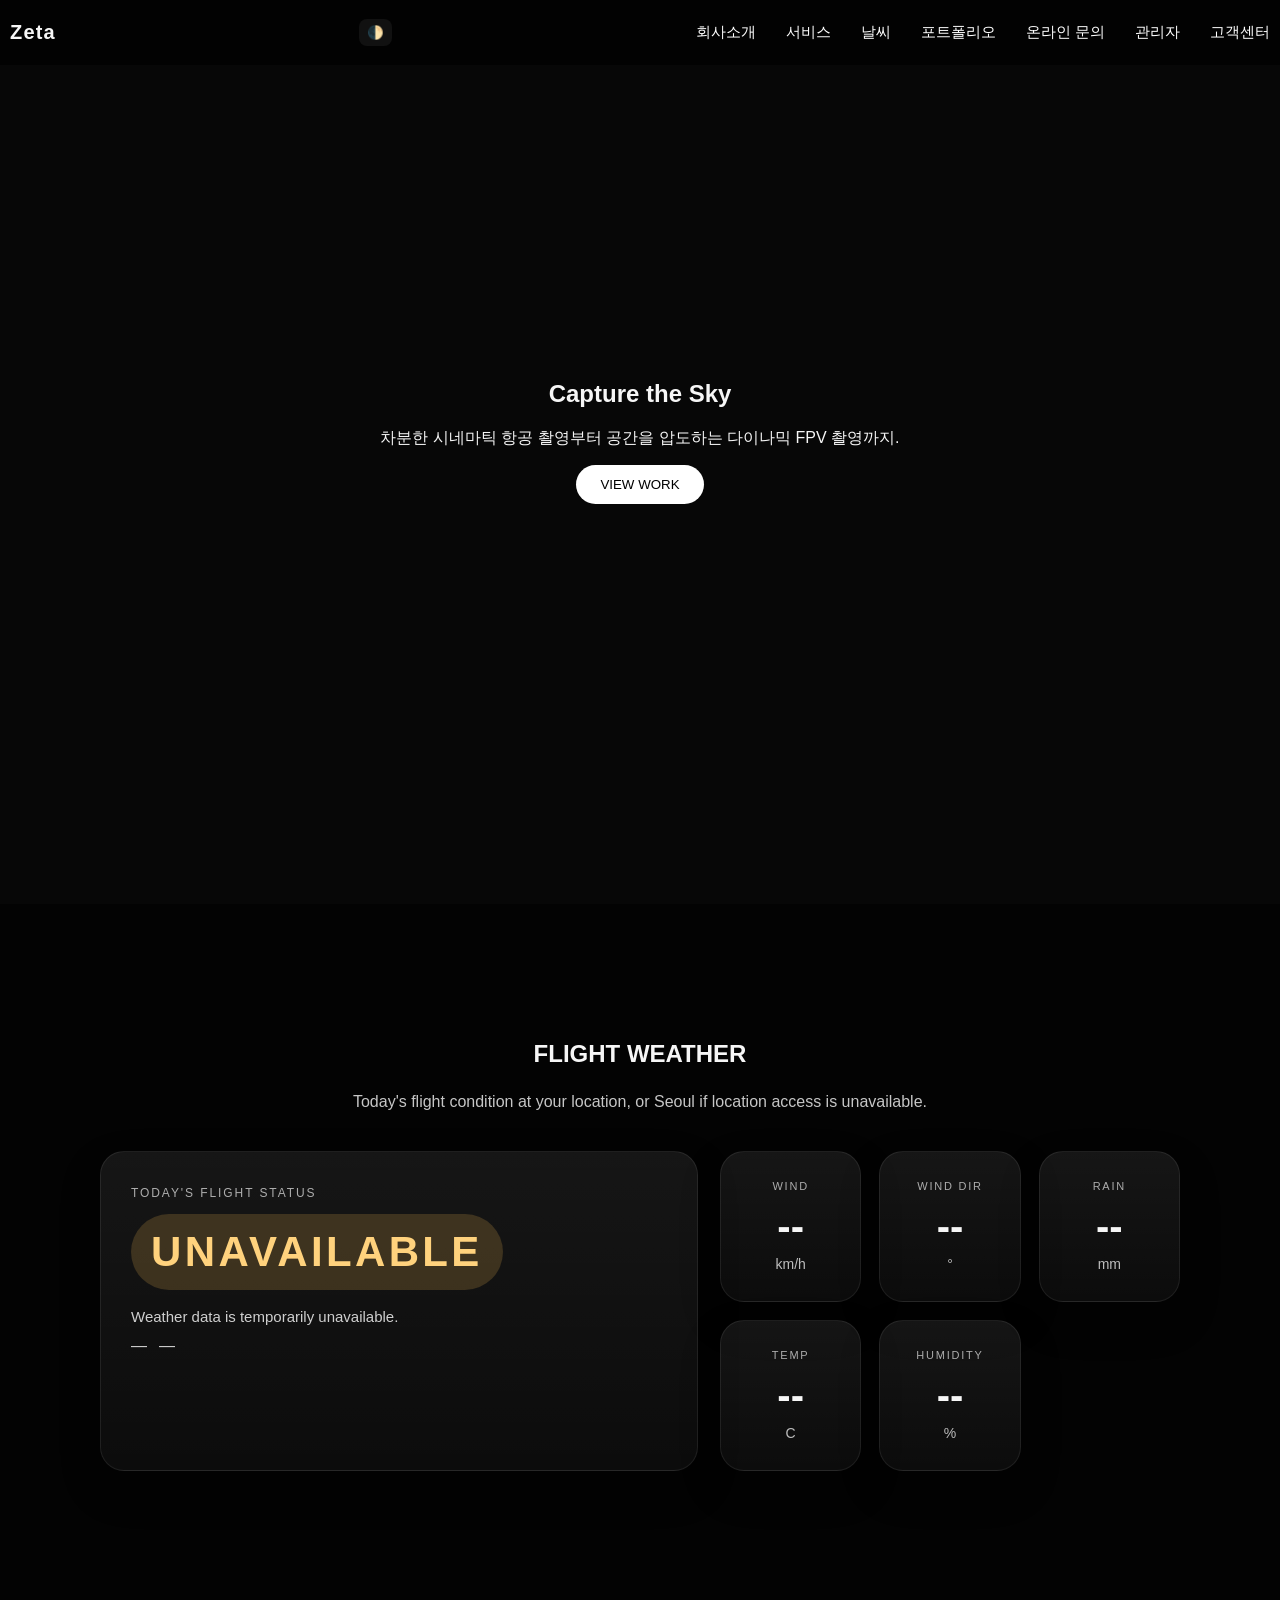
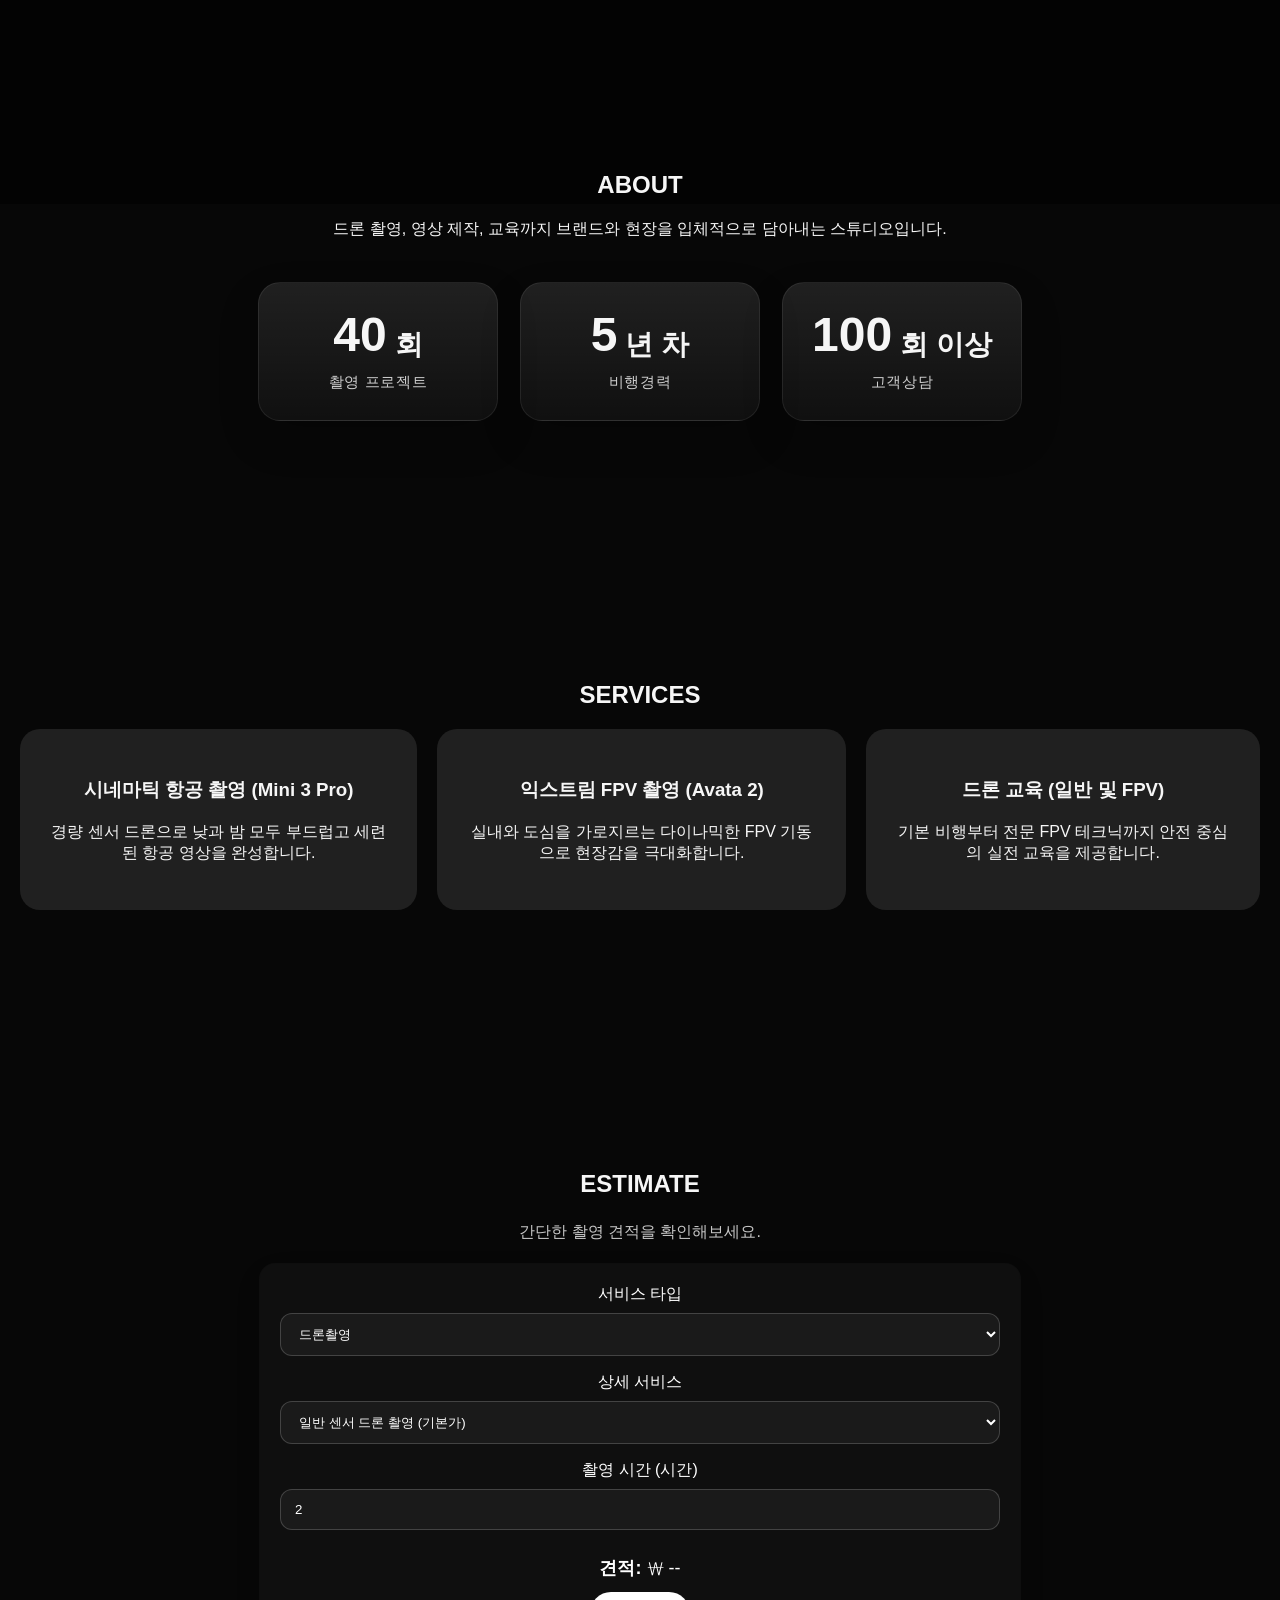
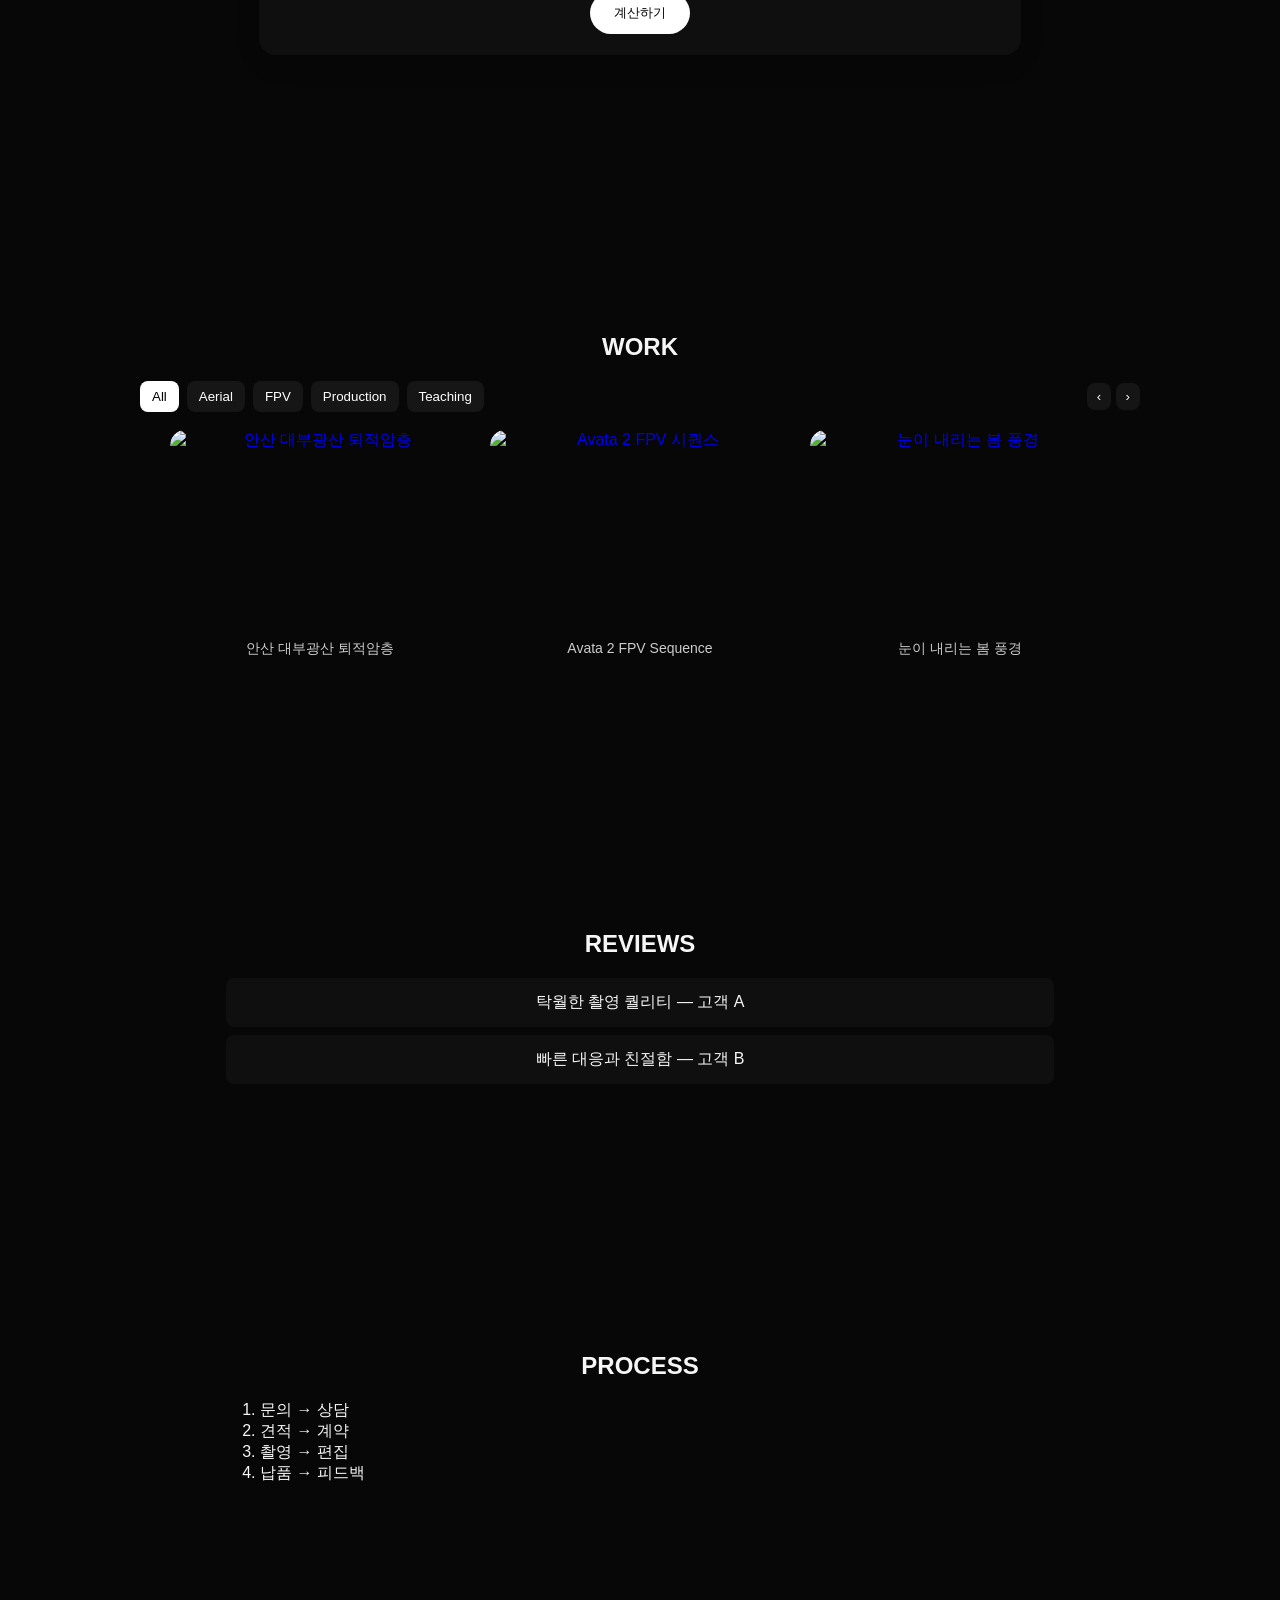
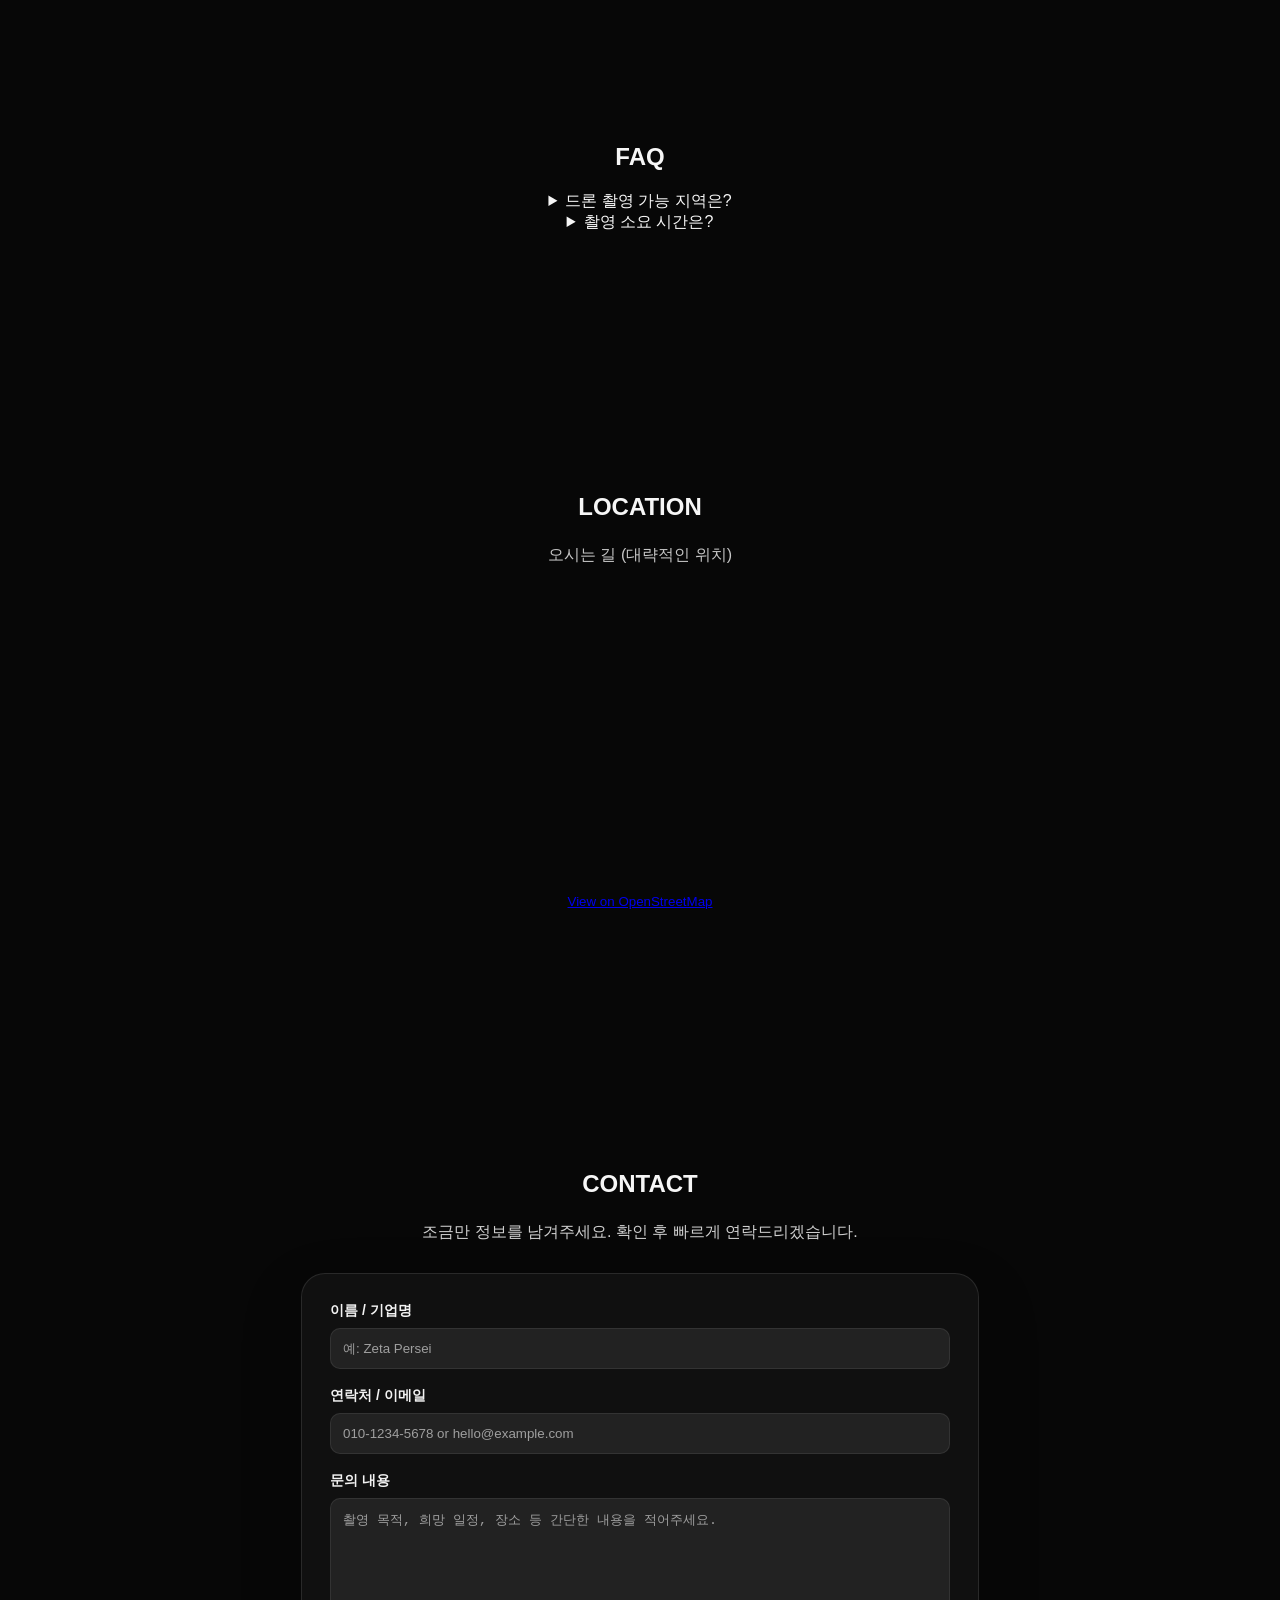
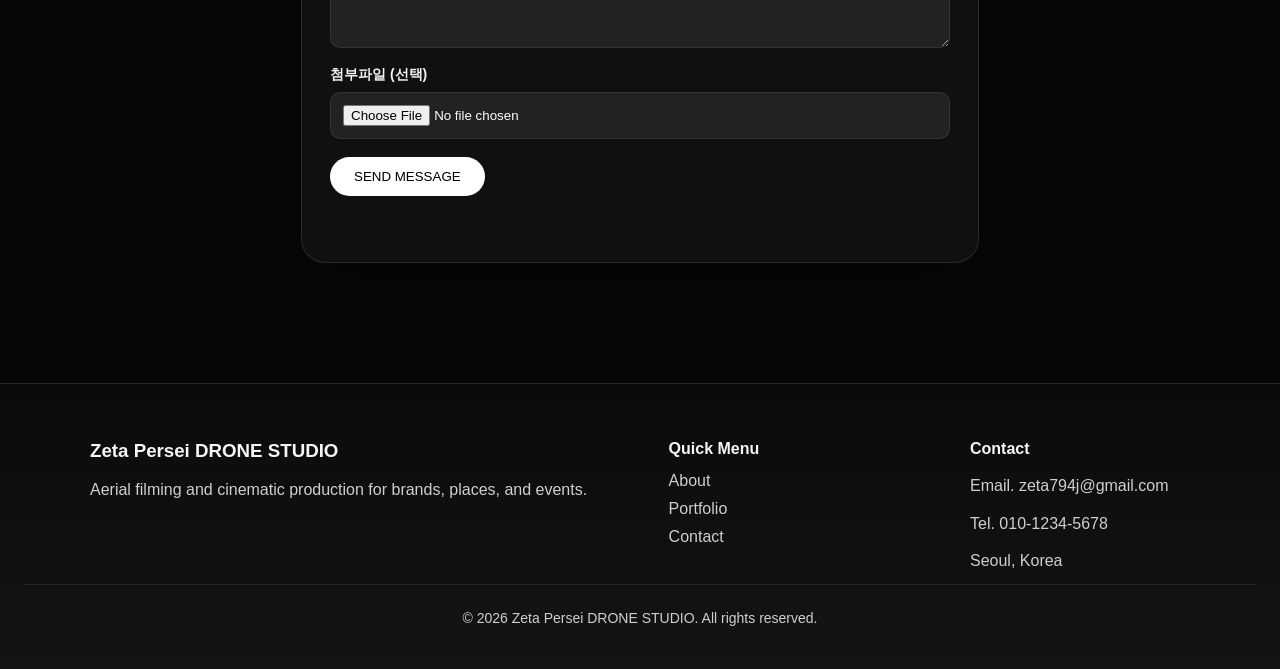
==== commit 9141fc5e: "쫌 돼라 ㅅㅂ" ====
--- a/index.html
+++ b/index.html
@@ -201,21 +201,17 @@
     </div>
     <div class="slider">
         <div class="slides" id="slides">
-            <a href="https://youtu.be/ALN1OTDqQmQ" target="_blank" rel="noreferrer" class="portfolio-link" data-video-id="ALN1OTDqQmQ" data-category="aerial">
+            <a href="https://youtu.be/ALN1OTDqQmQ" target="_blank" rel="noreferrer" class="portfolio-link" data-category="aerial" data-video-id="ALN1OTDqQmQ">
                 <img src="https://img.youtube.com/vi/ALN1OTDqQmQ/maxresdefault.jpg" alt="안산 대부광산 퇴적암층">
                 <p class="video-title">안산 대부광산 퇴적암층</p>
             </a>
-            <a href="https://youtu.be/FA5QLWY4PZw?si=U7tqR9pLWdq8gY5Y" target="_blank" rel="noreferrer" class="portfolio-link" data-video-id="FA5QLWY4PZw" data-category="fpv">
+            <a href="https://youtu.be/FA5QLWY4PZw?si=U7tqR9pLWdq8gY5Y" target="_blank" rel="noreferrer" class="portfolio-link" data-category="fpv" data-video-id="FA5QLWY4PZw">
                 <img src="https://img.youtube.com/vi/FA5QLWY4PZw/maxresdefault.jpg" alt="Avata 2 FPV 시퀀스">
                 <p class="video-title">Avata 2 FPV Sequence</p>
             </a>
-            <a href="https://youtu.be/hqQlX9Q5oTc?si=clD0ouQJDGztQRxe" target="_blank" rel="noreferrer" class="portfolio-link" data-video-id="hqQlX9Q5oTc" data-category="teaching">
+            <a href="https://youtu.be/hqQlX9Q5oTc?si=clD0ouQJDGztQRxe" target="_blank" rel="noreferrer" class="portfolio-link" data-category="teaching" data-video-id="hqQlX9Q5oTc">
                 <img src="https://img.youtube.com/vi/hqQlX9Q5oTc/maxresdefault.jpg" alt="눈이 내리는 봄 풍경">
                 <p class="video-title">눈이 내리는 봄 풍경</p>
-            </a>
-            <a href="https://www.instagram.com/reel/C53GqytP7bg/?utm_source=ig_web_copy_link&igsh=MzRlODBiNWFlZA==" target="_blank" rel="noreferrer" class="portfolio-link" data-category="production">
-                <img src="img/instagram-reel.jpg.png" alt="Instagram Reel 작업물">
-                <p class="video-title">Instagram Reel 작업물</p>
             </a>
         </div>
     </div>
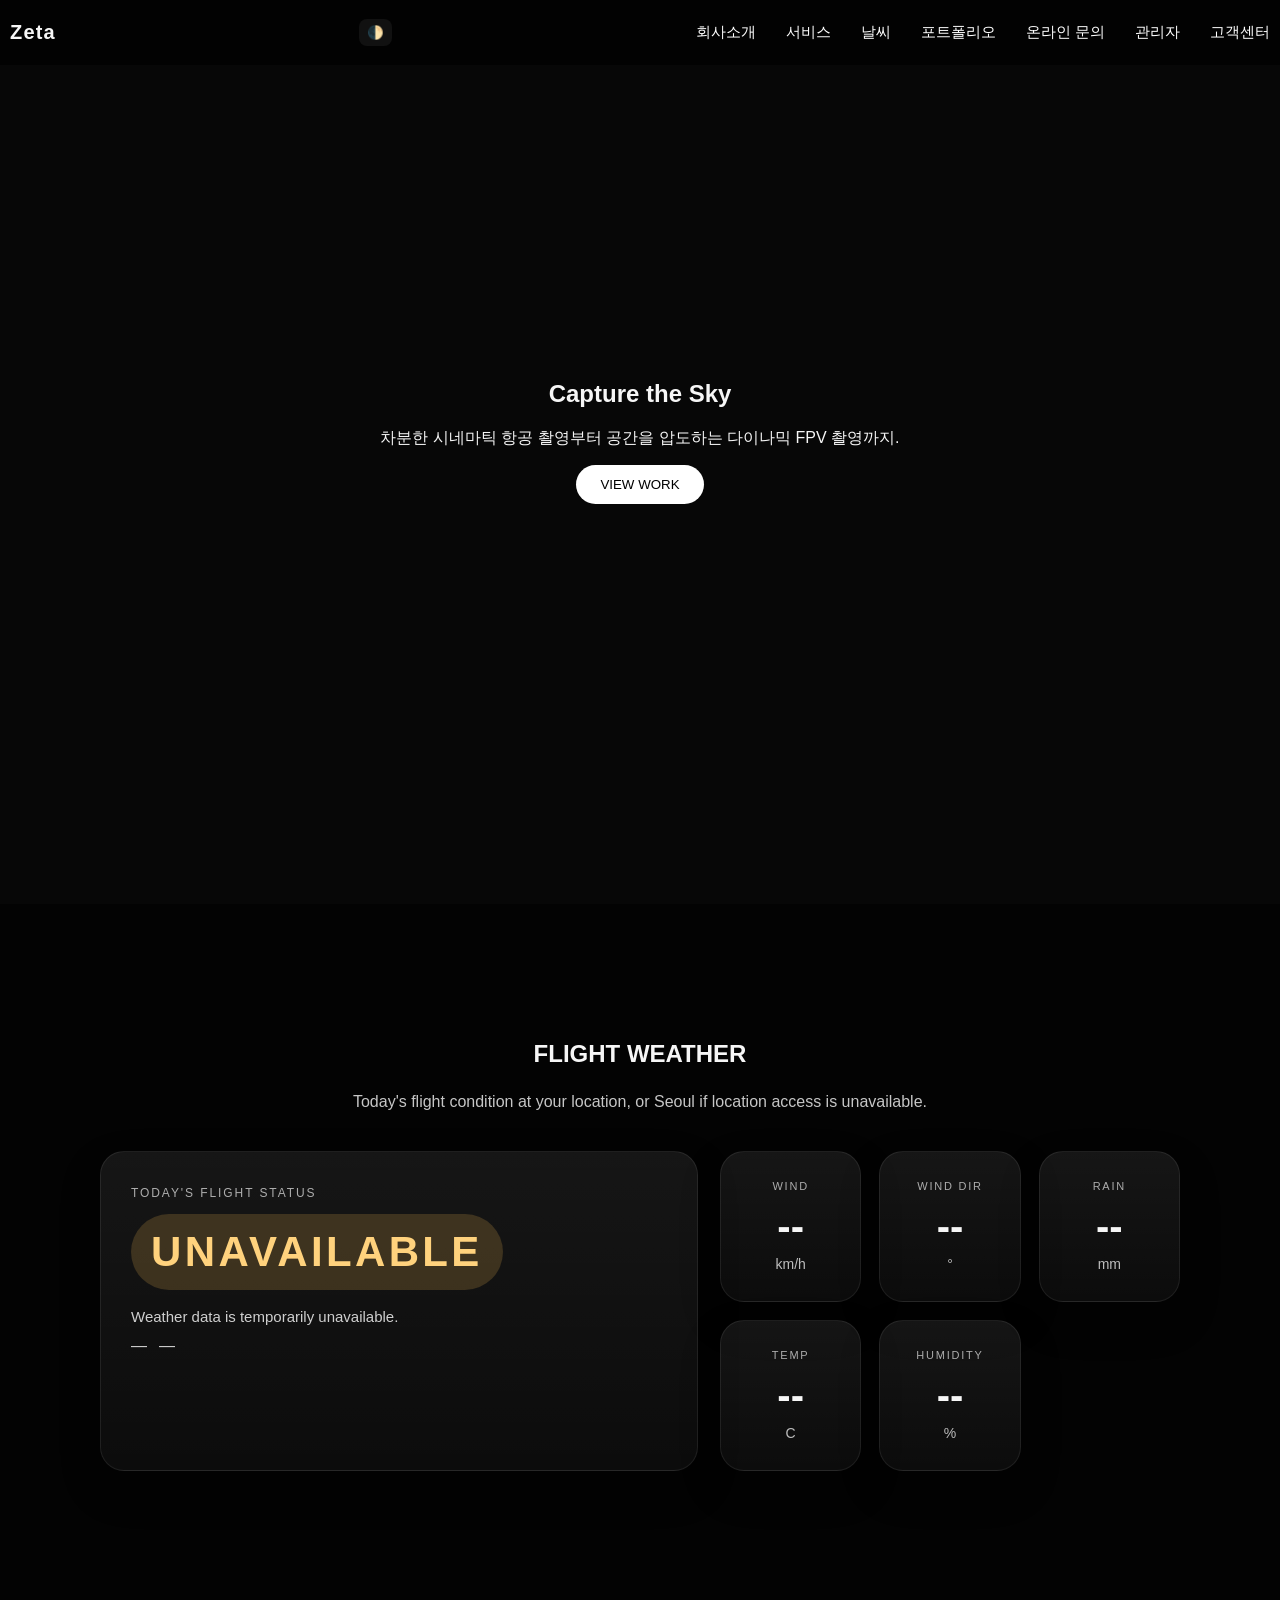
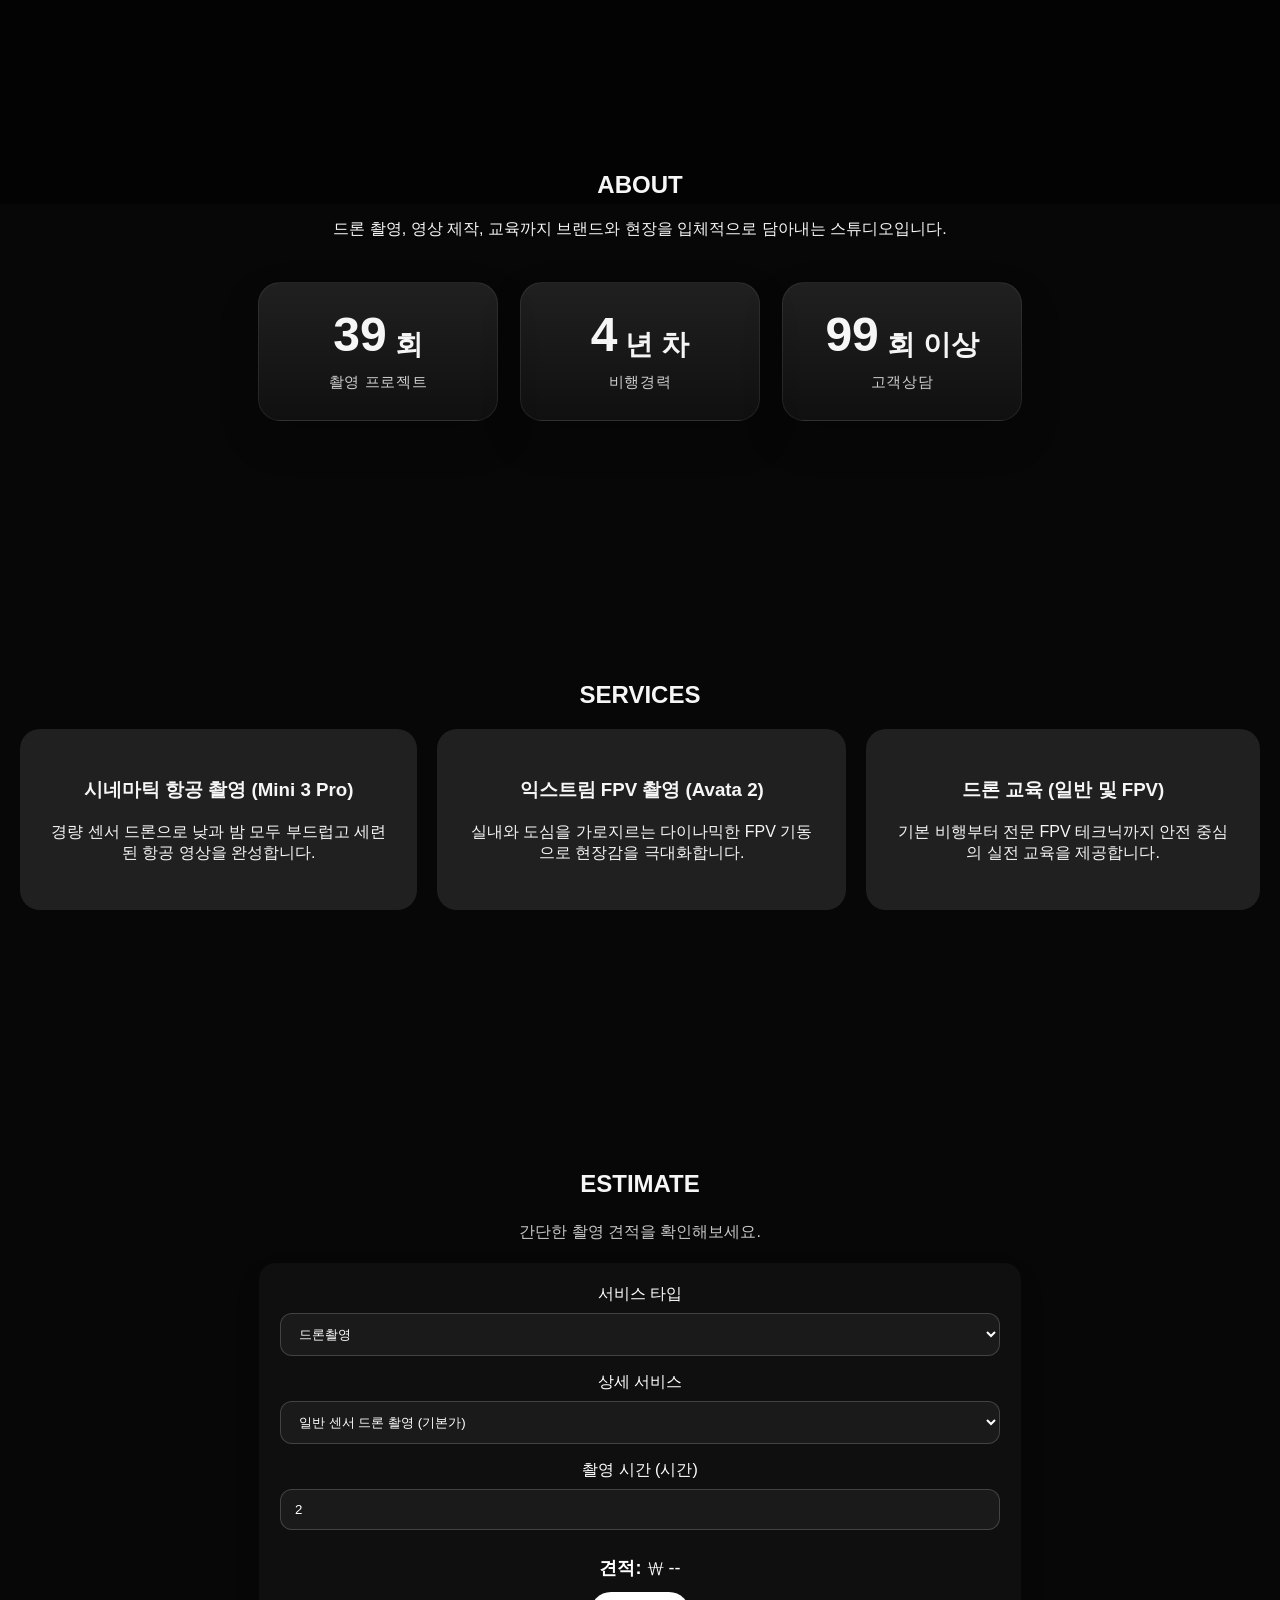
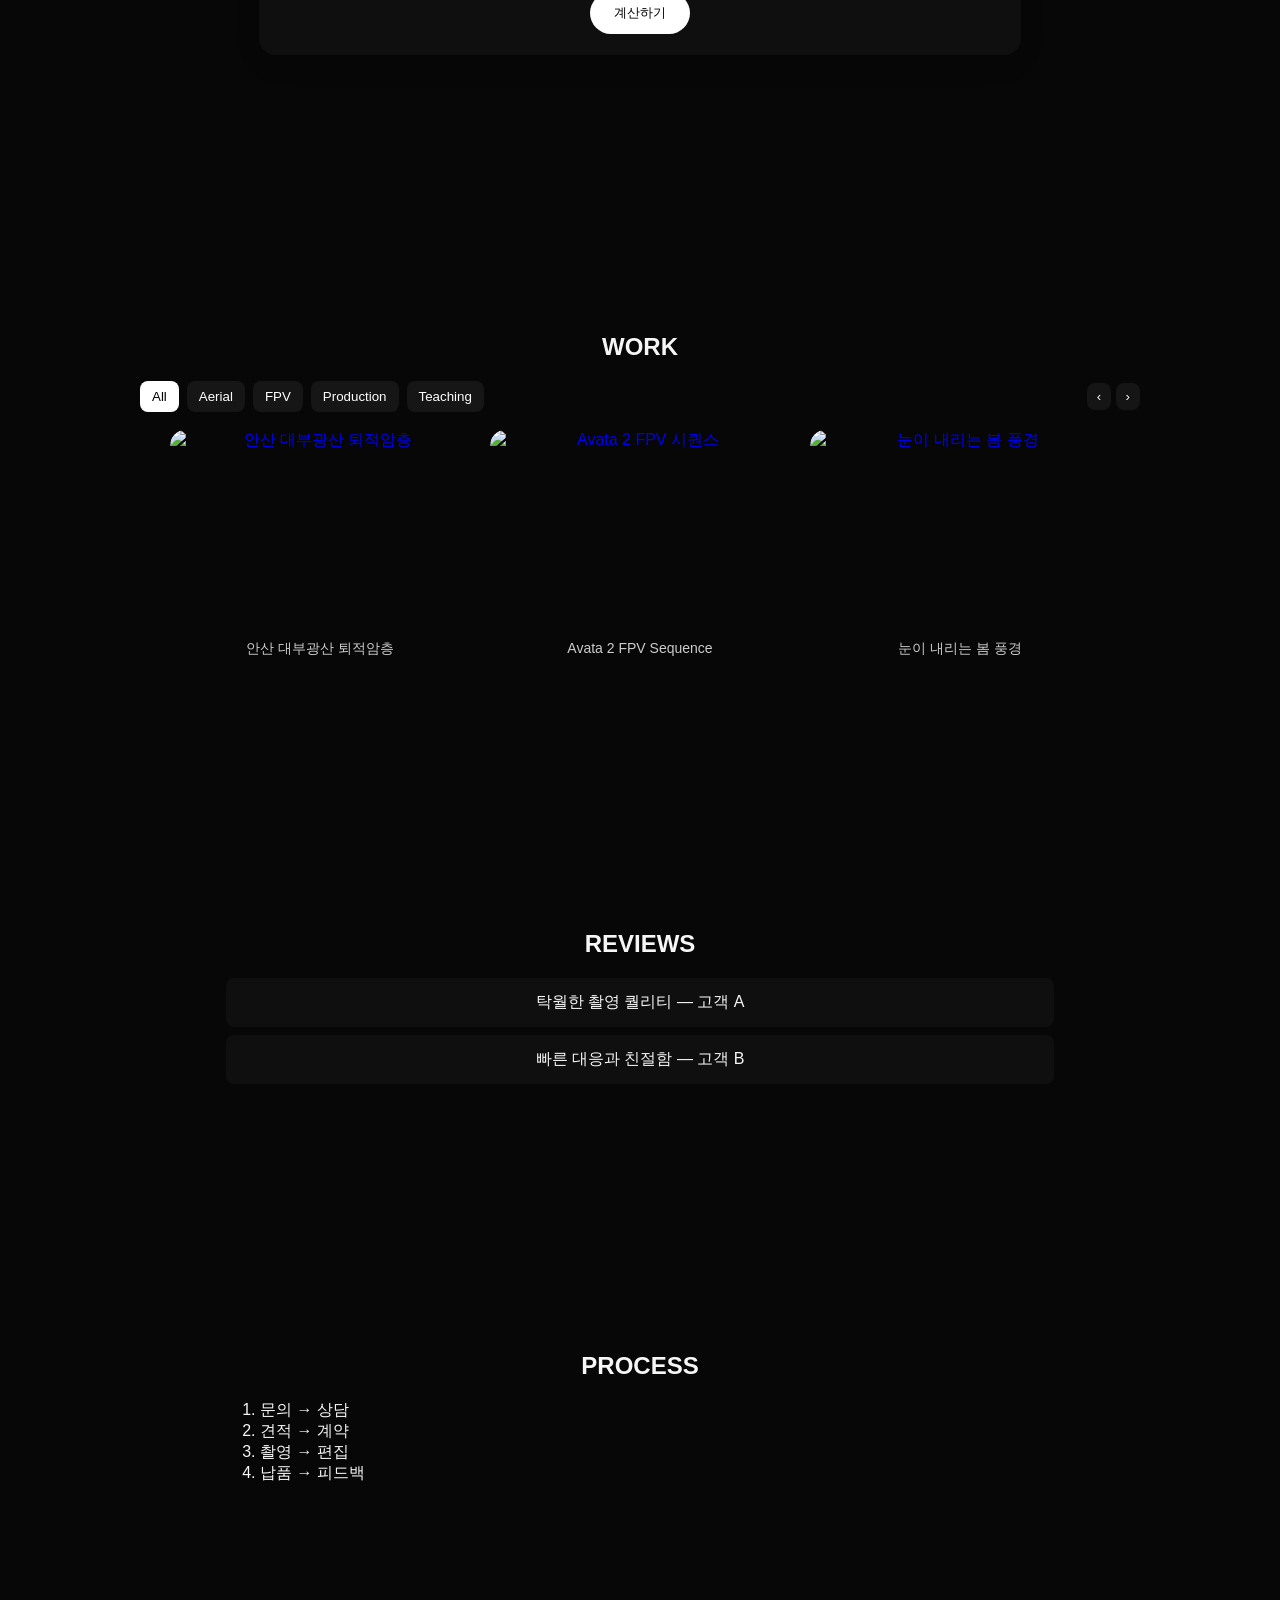
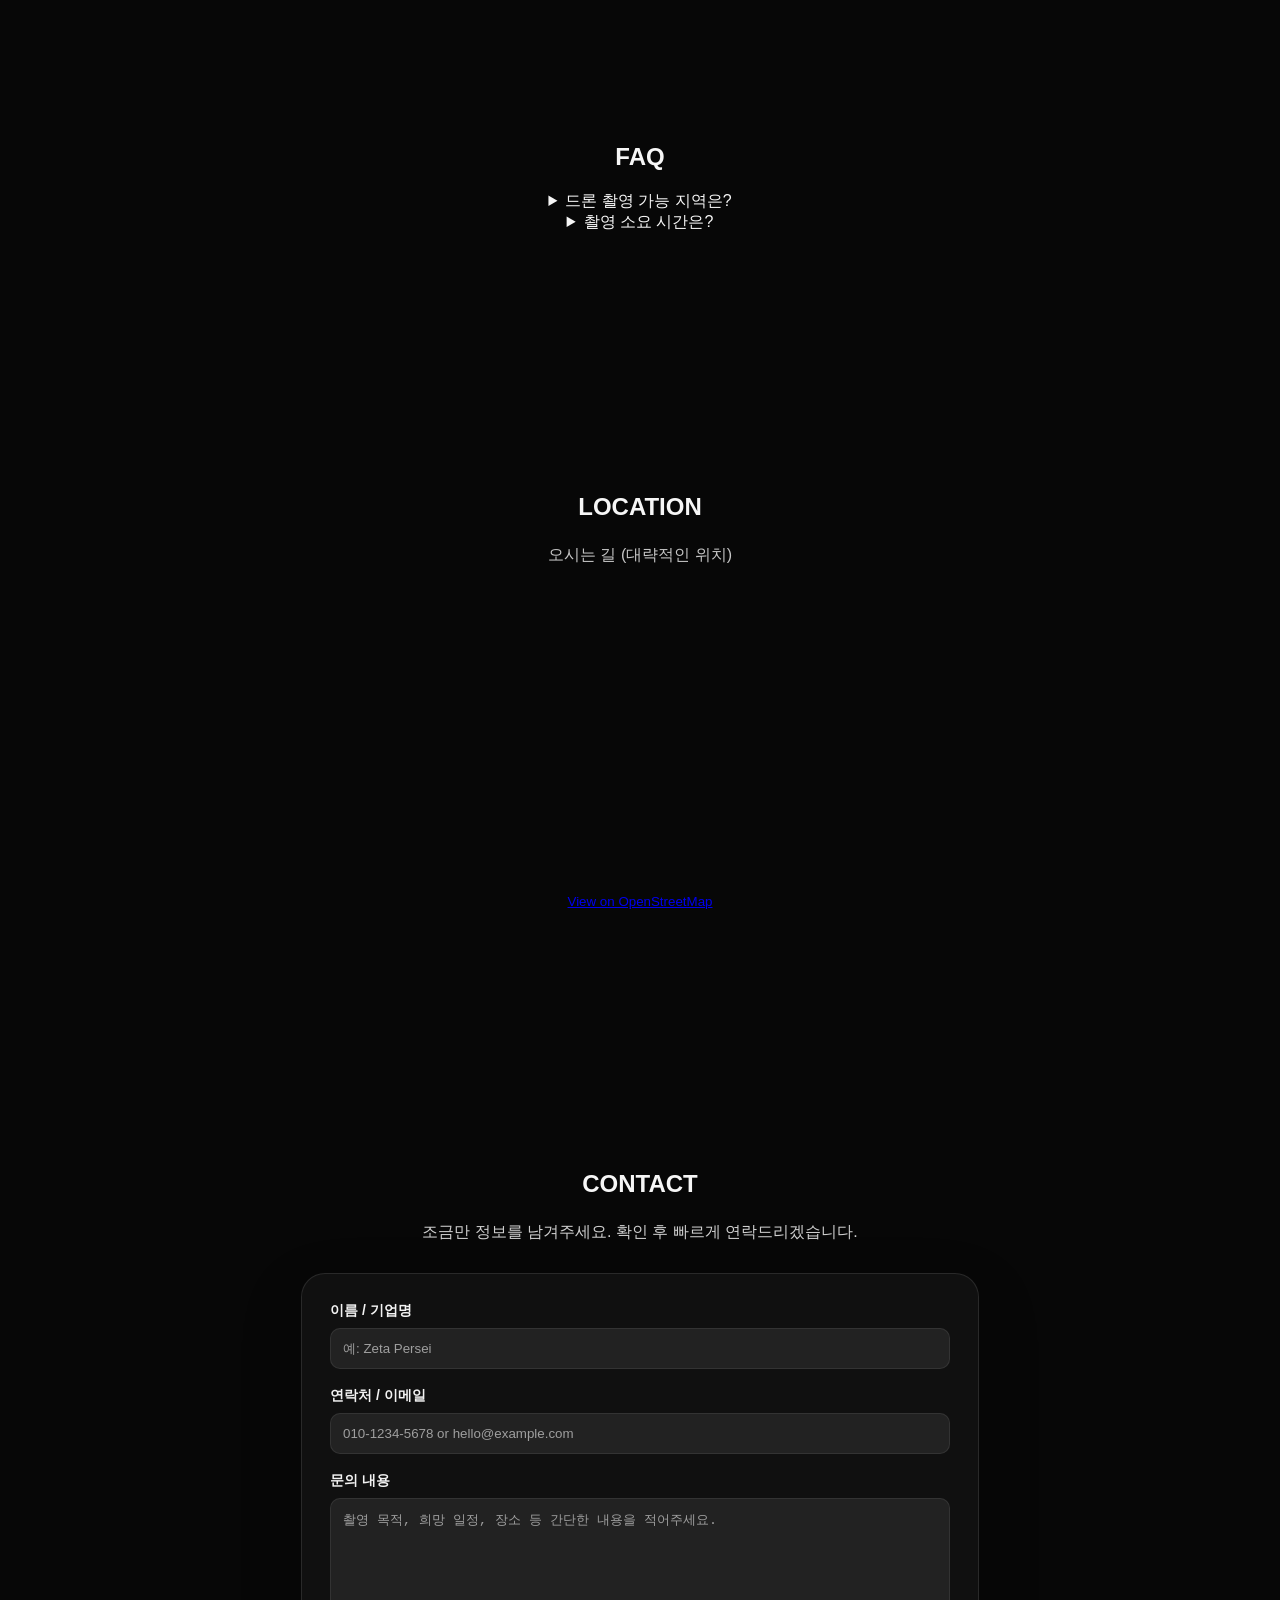
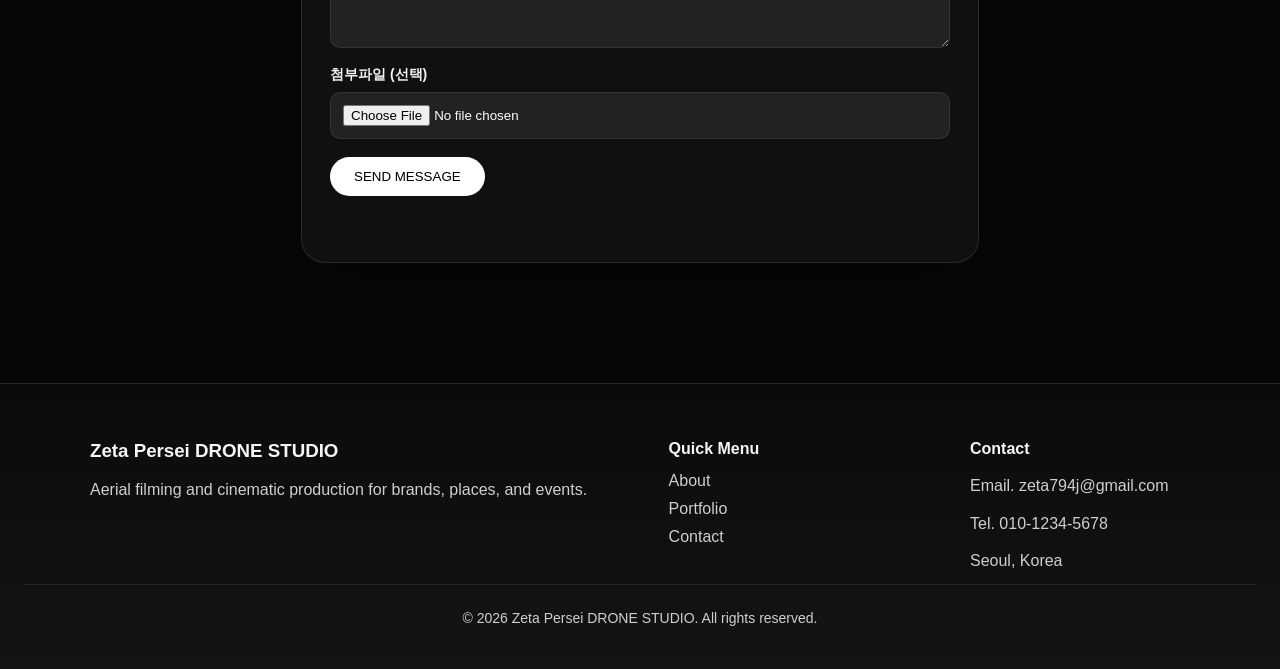
==== commit 506c7259: "ddd" ====
--- a/index.html
+++ b/index.html
@@ -201,15 +201,15 @@
     </div>
     <div class="slider">
         <div class="slides" id="slides">
-            <a href="https://youtu.be/ALN1OTDqQmQ" target="_blank" rel="noreferrer" class="portfolio-link" data-category="aerial" data-video-id="ALN1OTDqQmQ">
+            <a href="#" class="portfolio-link" data-category="aerial" data-video-id="ALN1OTDqQmQ">
                 <img src="https://img.youtube.com/vi/ALN1OTDqQmQ/maxresdefault.jpg" alt="안산 대부광산 퇴적암층">
                 <p class="video-title">안산 대부광산 퇴적암층</p>
             </a>
-            <a href="https://youtu.be/FA5QLWY4PZw?si=U7tqR9pLWdq8gY5Y" target="_blank" rel="noreferrer" class="portfolio-link" data-category="fpv" data-video-id="FA5QLWY4PZw">
+            <a href="#" class="portfolio-link" data-category="fpv" data-video-id="FA5QLWY4PZw">
                 <img src="https://img.youtube.com/vi/FA5QLWY4PZw/maxresdefault.jpg" alt="Avata 2 FPV 시퀀스">
                 <p class="video-title">Avata 2 FPV Sequence</p>
             </a>
-            <a href="https://youtu.be/hqQlX9Q5oTc?si=clD0ouQJDGztQRxe" target="_blank" rel="noreferrer" class="portfolio-link" data-category="teaching" data-video-id="hqQlX9Q5oTc">
+            <a href="#" class="portfolio-link" data-category="teaching" data-video-id="hqQlX9Q5oTc">
                 <img src="https://img.youtube.com/vi/hqQlX9Q5oTc/maxresdefault.jpg" alt="눈이 내리는 봄 풍경">
                 <p class="video-title">눈이 내리는 봄 풍경</p>
             </a>
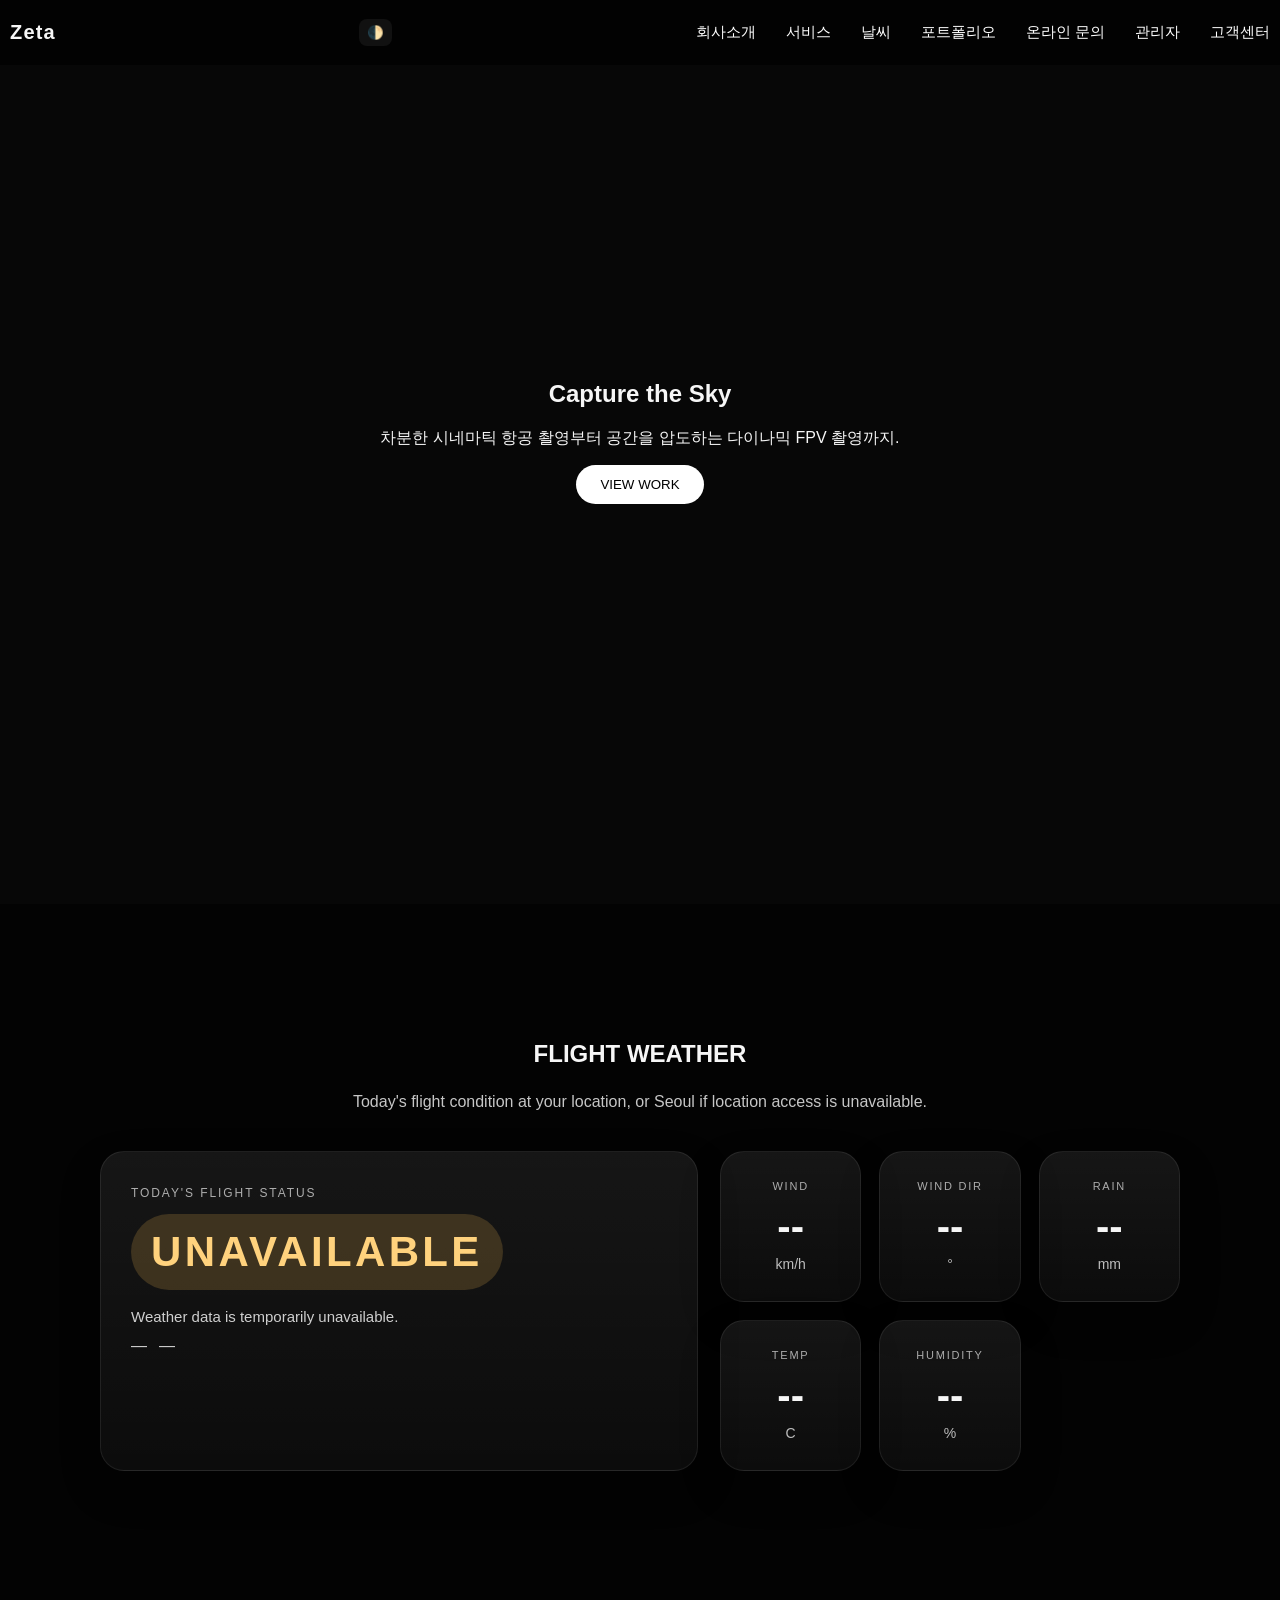
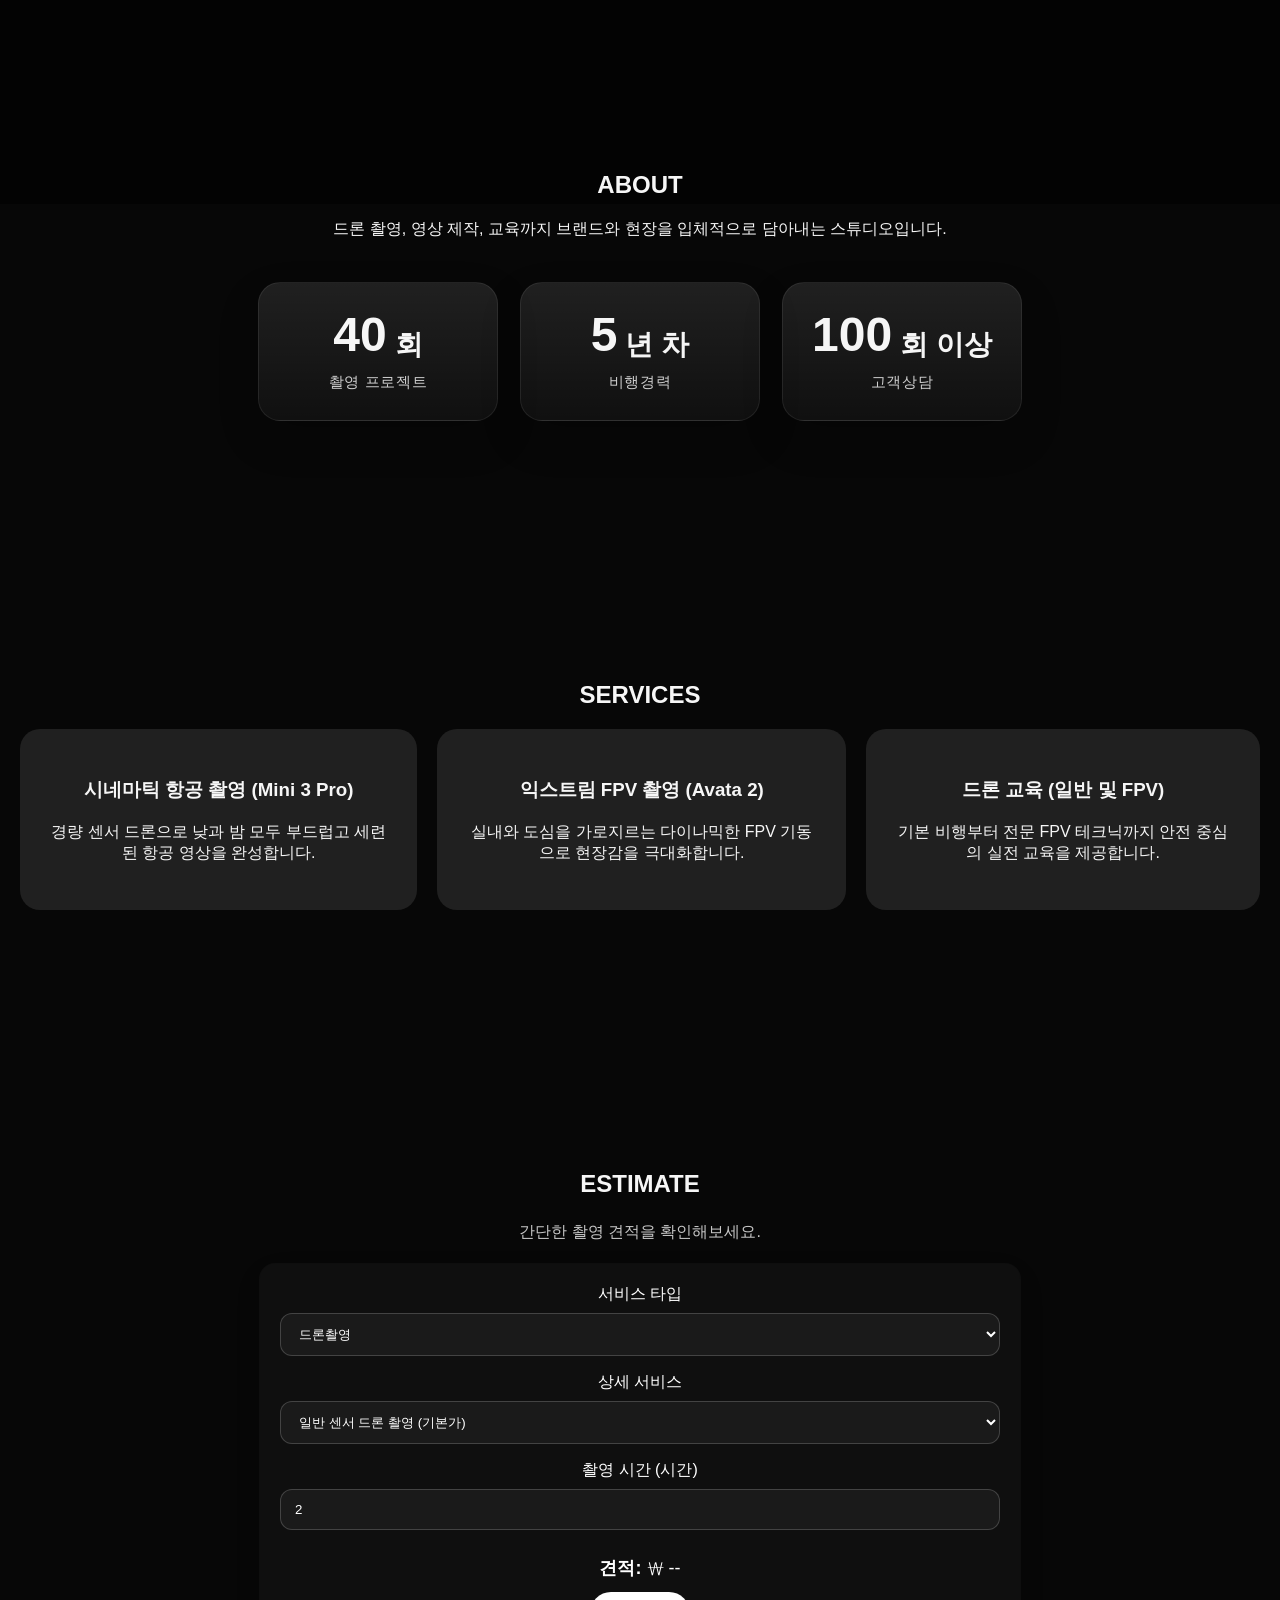
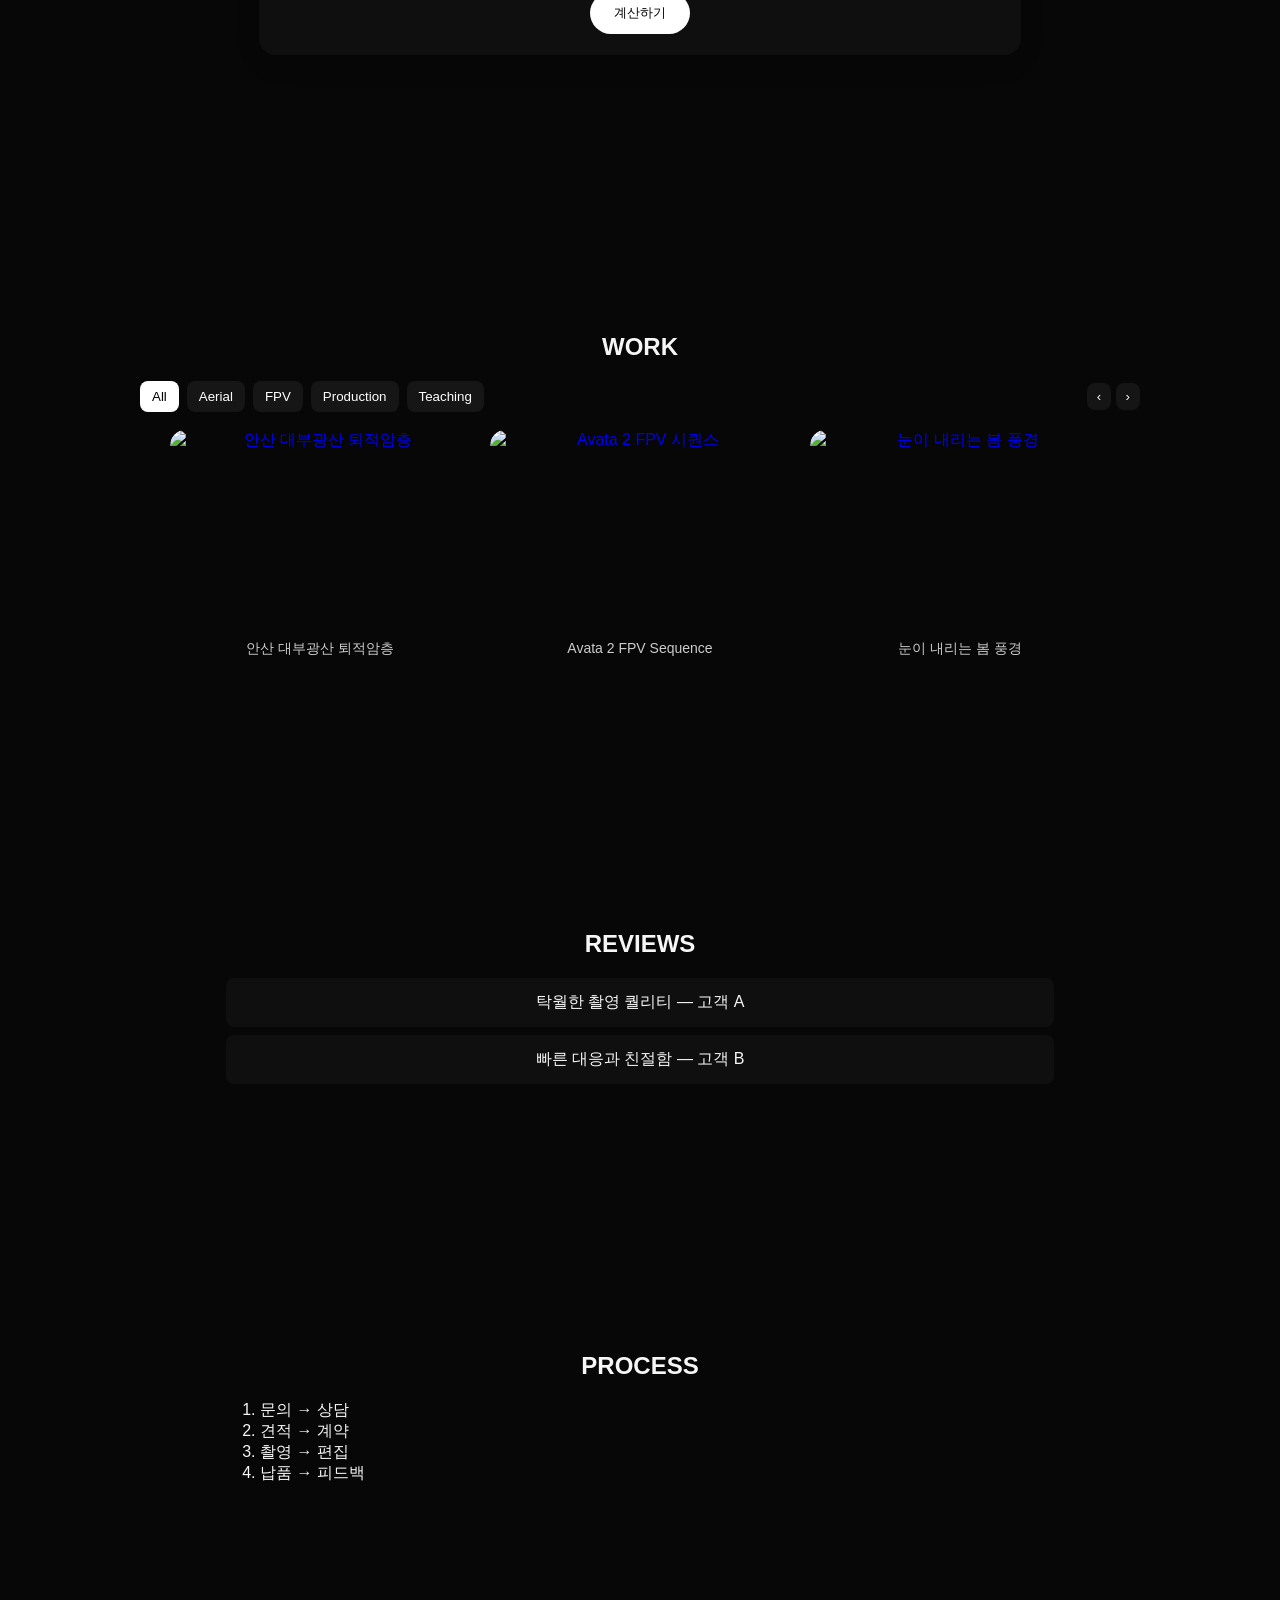
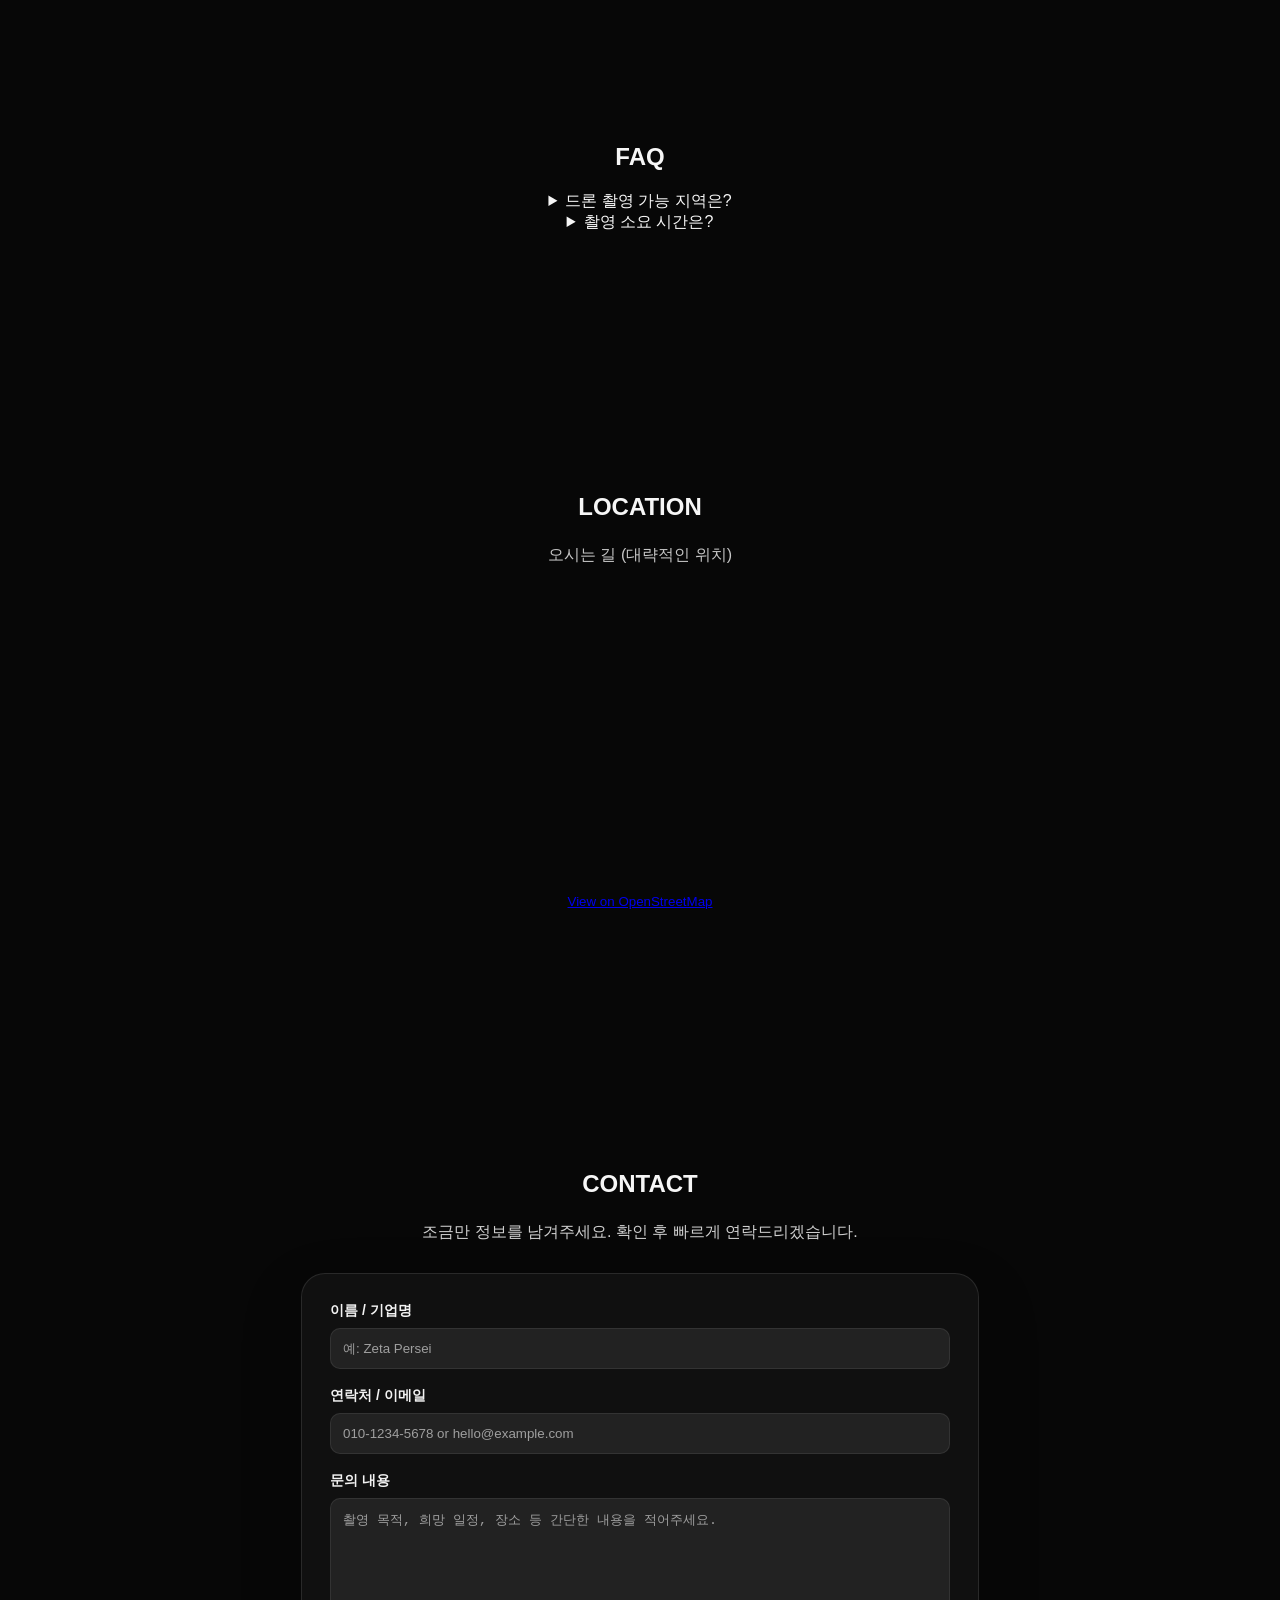
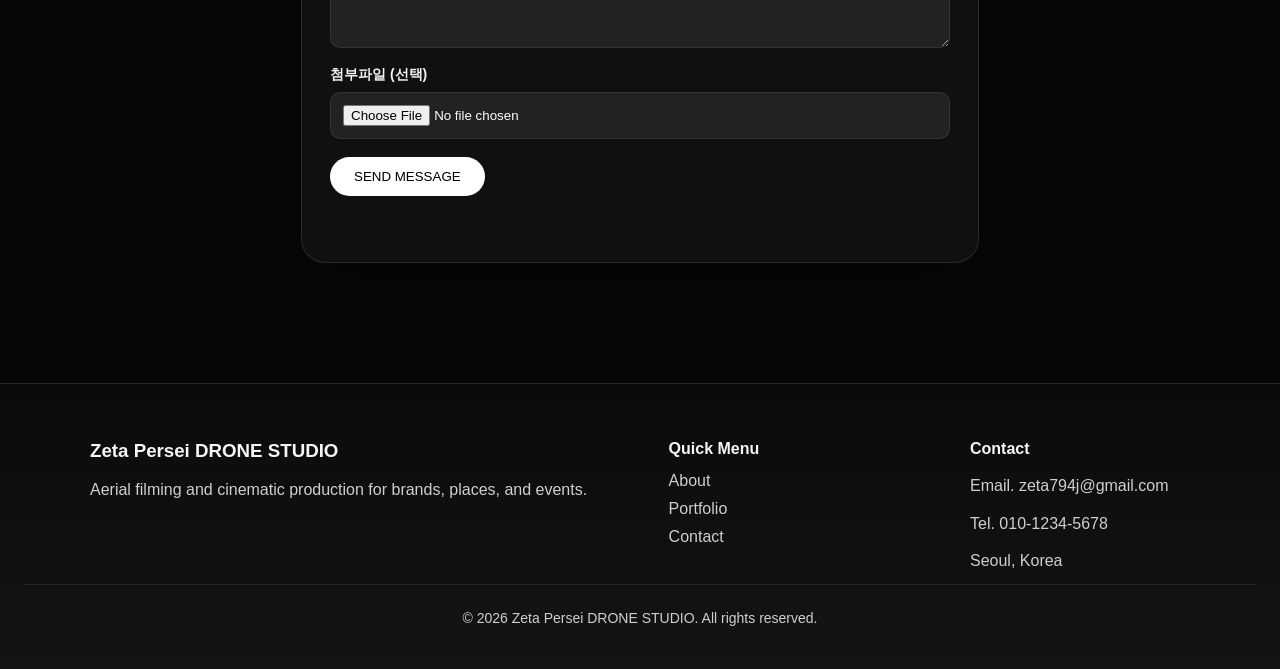
==== commit b4aa2b46: "tghryjhrhr" ====
--- a/index.html
+++ b/index.html
@@ -201,19 +201,19 @@
     </div>
     <div class="slider">
         <div class="slides" id="slides">
-            <a href="#" class="portfolio-link" data-category="aerial" data-video-id="ALN1OTDqQmQ">
-                <img src="https://img.youtube.com/vi/ALN1OTDqQmQ/maxresdefault.jpg" alt="안산 대부광산 퇴적암층">
-                <p class="video-title">안산 대부광산 퇴적암층</p>
-            </a>
-            <a href="#" class="portfolio-link" data-category="fpv" data-video-id="FA5QLWY4PZw">
-                <img src="https://img.youtube.com/vi/FA5QLWY4PZw/maxresdefault.jpg" alt="Avata 2 FPV 시퀀스">
-                <p class="video-title">Avata 2 FPV Sequence</p>
-            </a>
-            <a href="#" class="portfolio-link" data-category="teaching" data-video-id="hqQlX9Q5oTc">
-                <img src="https://img.youtube.com/vi/hqQlX9Q5oTc/maxresdefault.jpg" alt="눈이 내리는 봄 풍경">
-                <p class="video-title">눈이 내리는 봄 풍경</p>
-            </a>
-        </div>
+    <a href="https://youtu.be/ALN1OTDqQmQ" class="portfolio-link" data-category="aerial" data-video-id="ALN1OTDqQmQ">
+        <img src="https://img.youtube.com/vi/ALN1OTDqQmQ/maxresdefault.jpg" alt="안산 대부광산 퇴적암층">
+        <p class="video-title">안산 대부광산 퇴적암층</p>
+    </a>
+    <a href="https://youtu.be/FA5QLWY4PZw" class="portfolio-link" data-category="fpv" data-video-id="FA5QLWY4PZw">
+        <img src="https://img.youtube.com/vi/FA5QLWY4PZw/maxresdefault.jpg" alt="Avata 2 FPV 시퀀스">
+        <p class="video-title">Avata 2 FPV Sequence</p>
+    </a>
+    <a href="https://youtu.be/hqQlX9Q5oTc?si=elJqkAw9CvrLbN0G" class="portfolio-link" data-category="teaching" data-video-id="hqQ1X9Q5oTc">
+        <img src="https://img.youtube.com/vi/hqQlX9Q5oTc/maxresdefault.jpg" alt="눈이 내리는 봄 풍경">
+        <p class="video-title">눈이 내리는 봄 풍경</p>
+    </a>
+</div>
     </div>
 </section>
 
@@ -313,7 +313,7 @@
                 id="videoModalFrame"
                 src=""
                 title="Portfolio video"
-                allow="accelerometer; autoplay; clipboard-write; encrypted-media; gyroscope; picture-in-picture; web-share"
+                allow="autoplay; encrypted-media; picture-in-picture"
                 allowfullscreen>
             </iframe>
         </div>
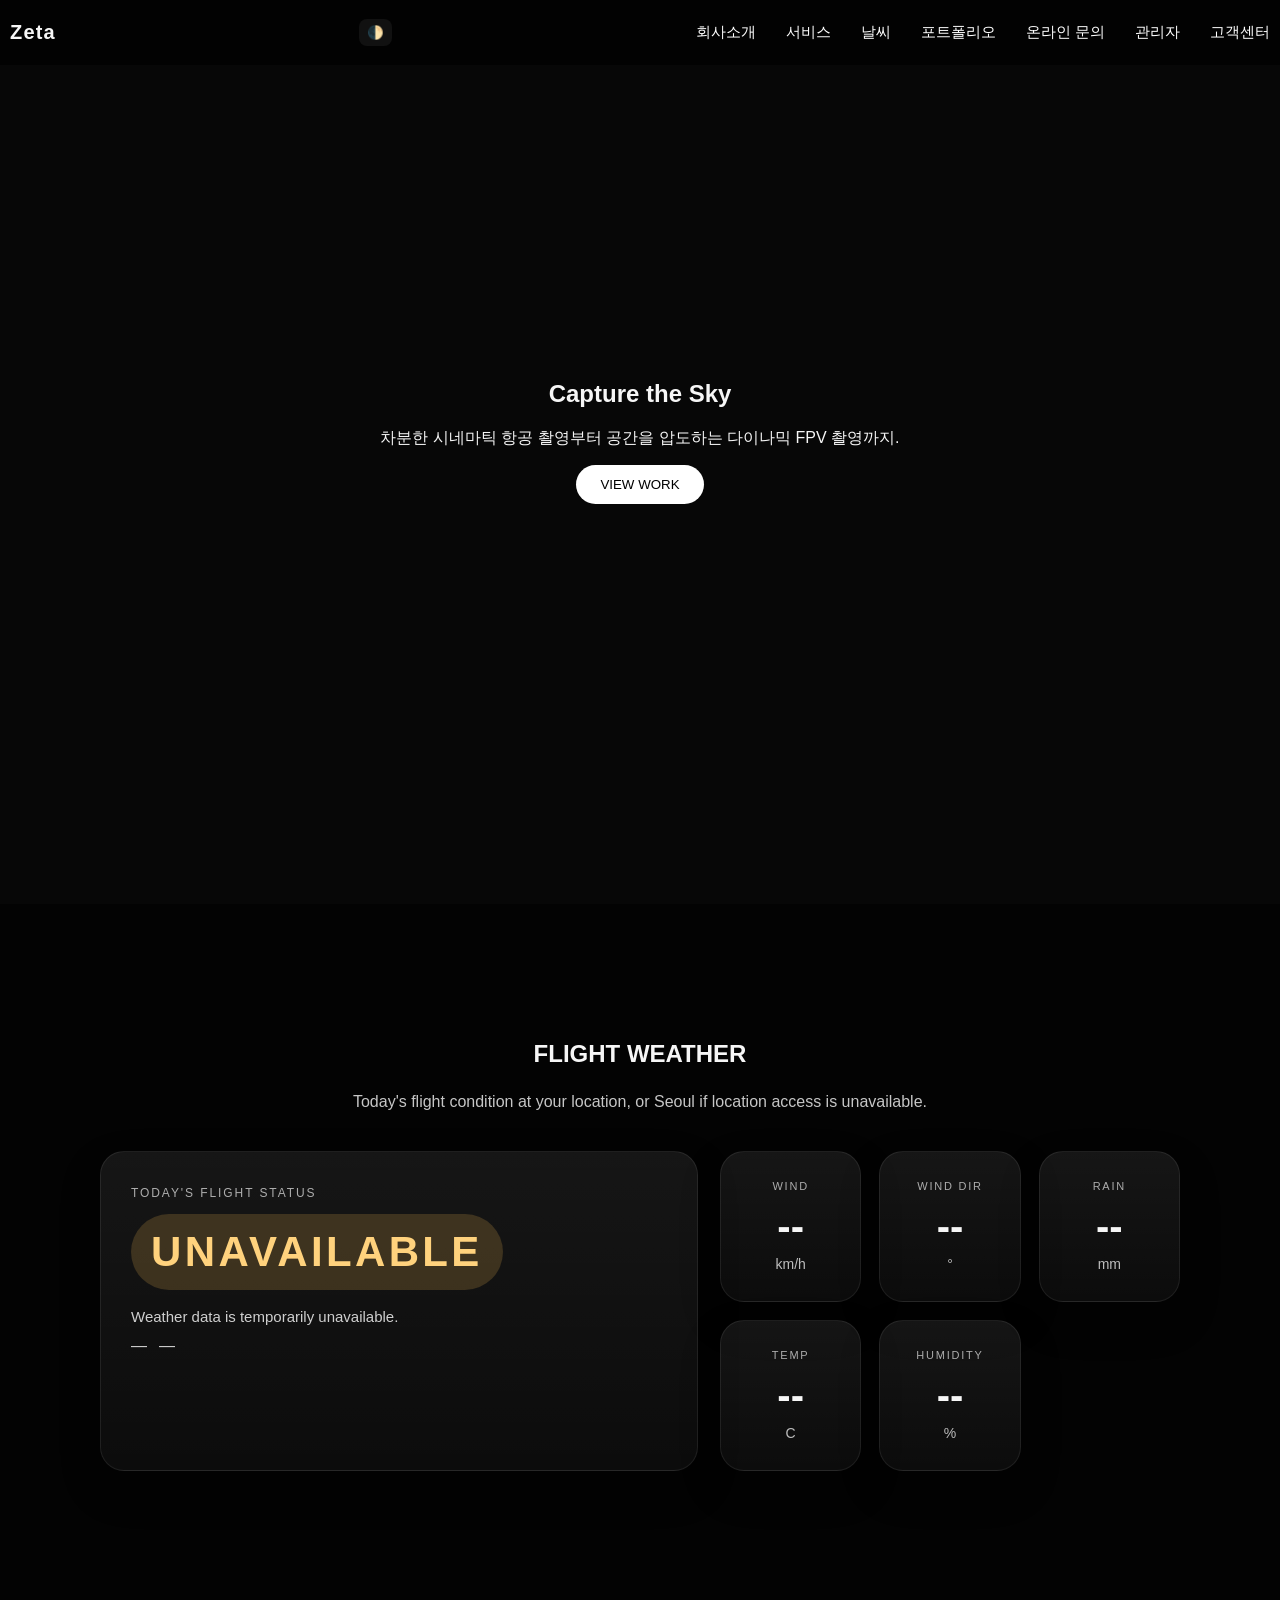
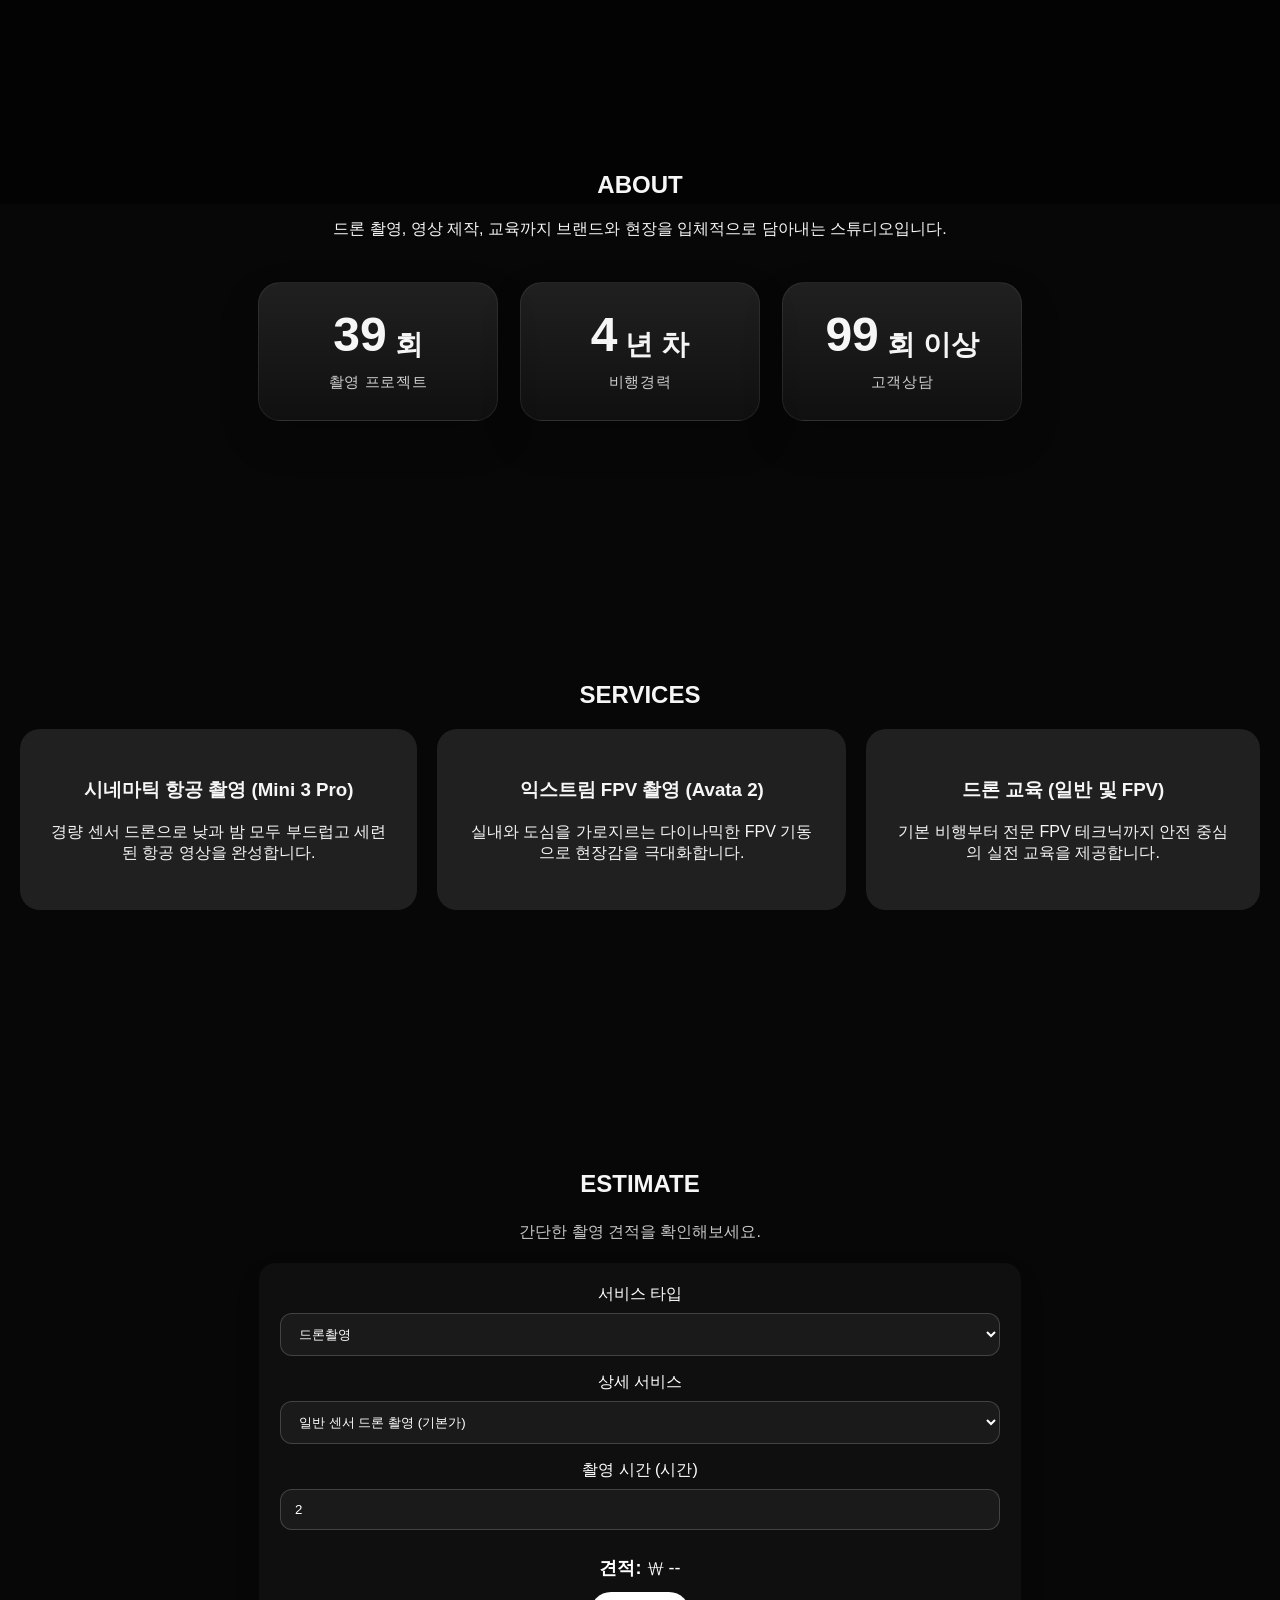
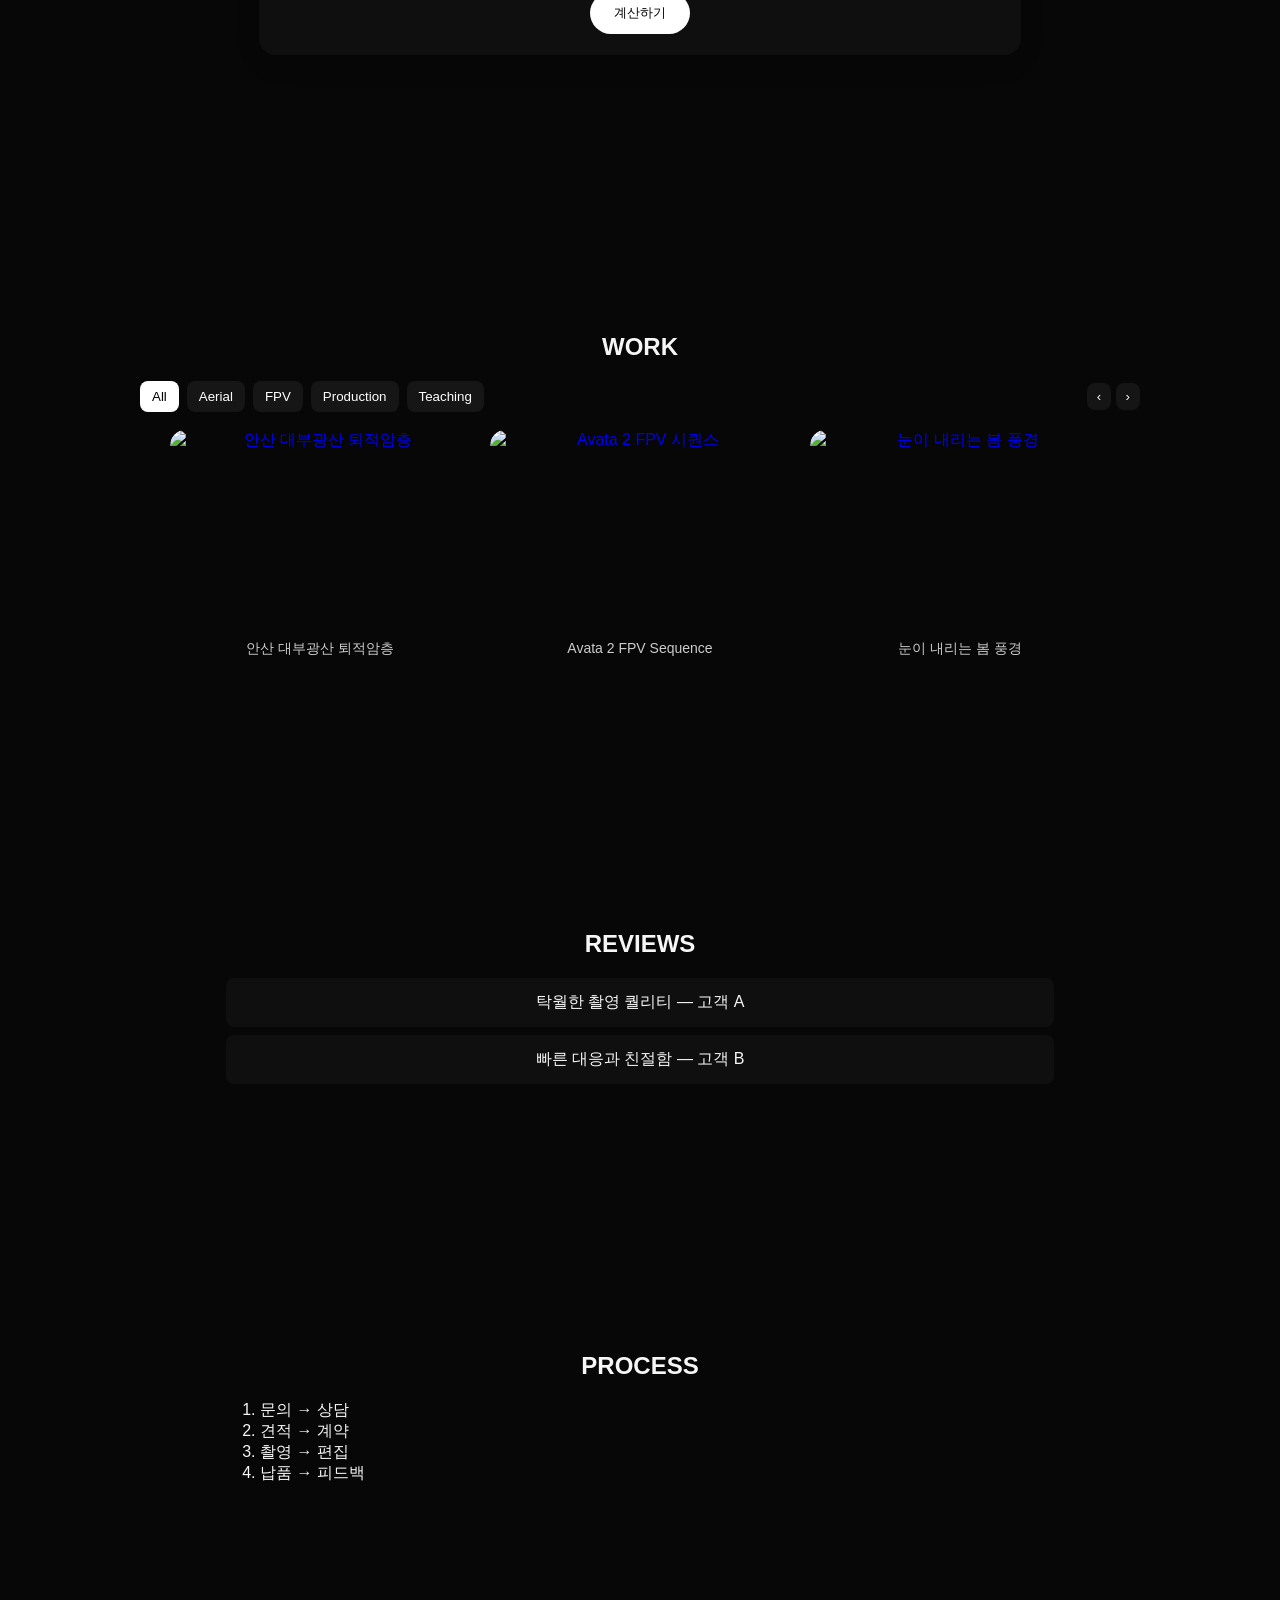
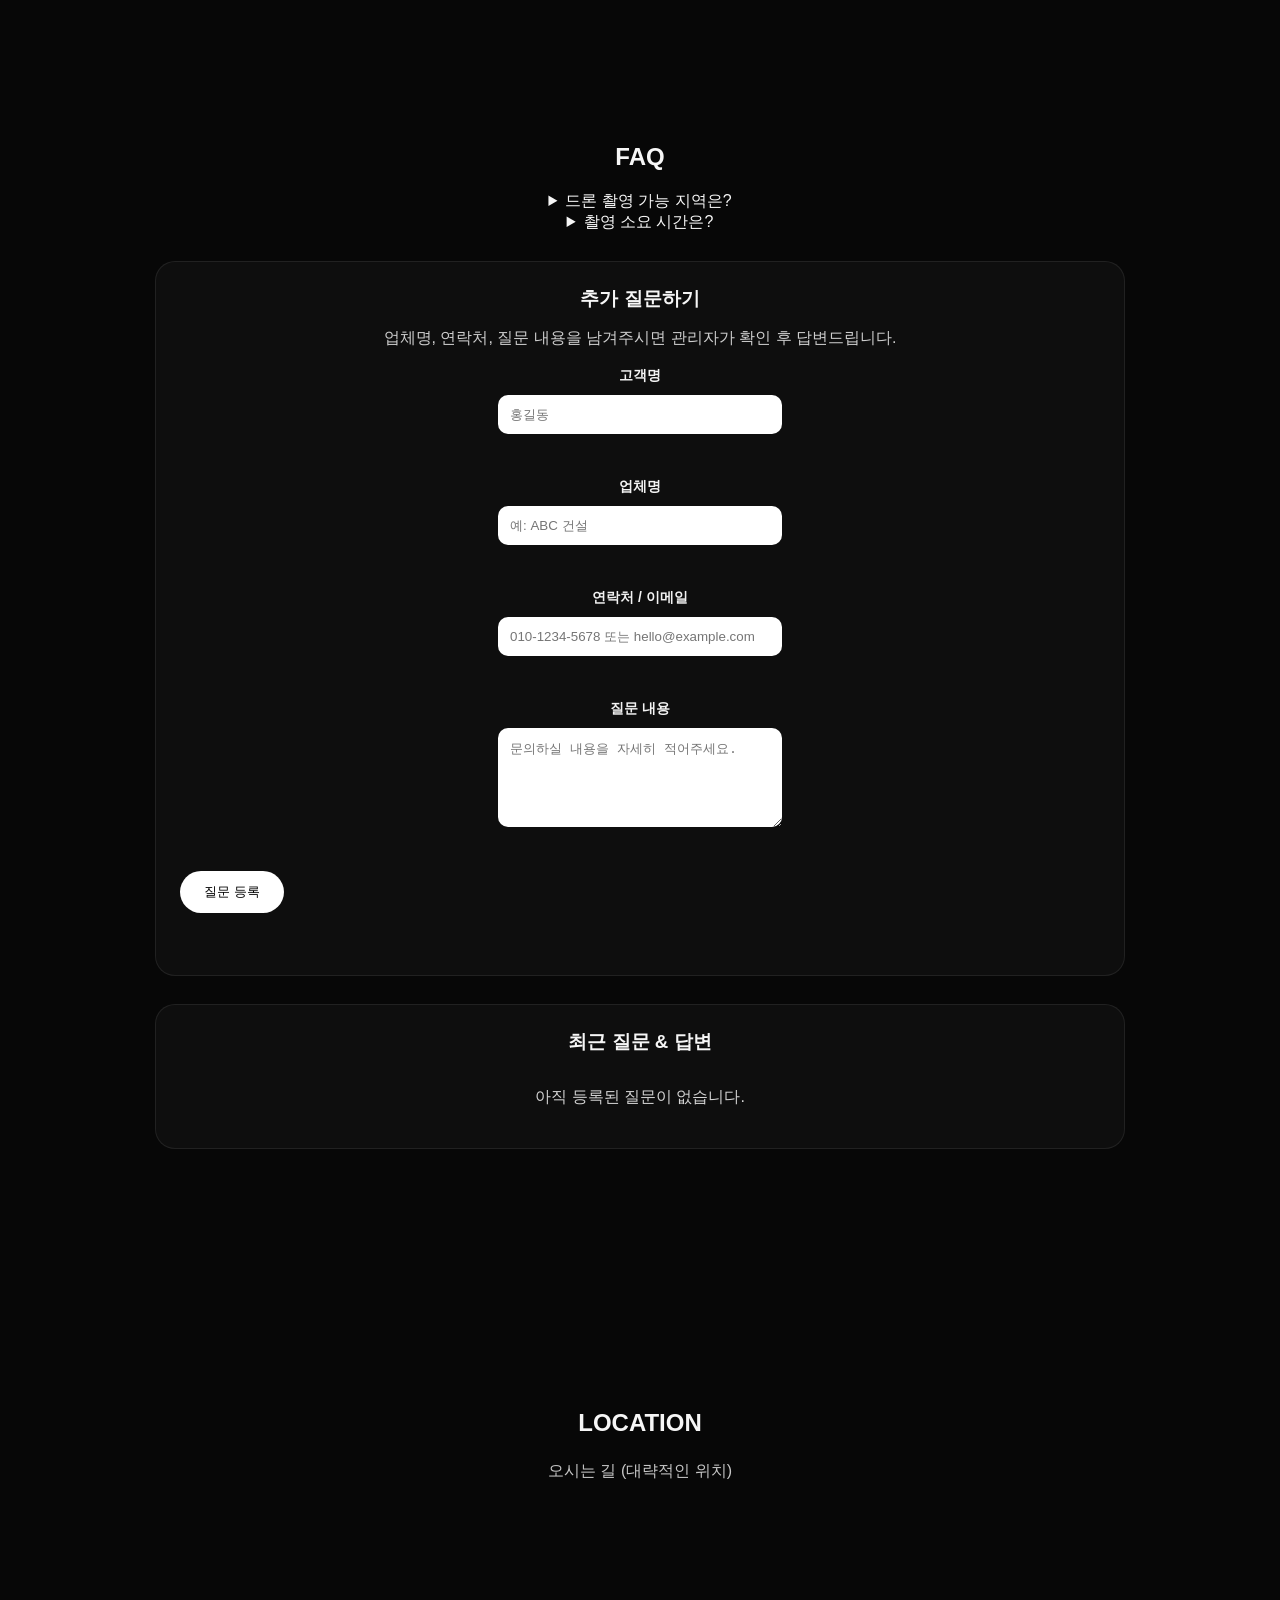
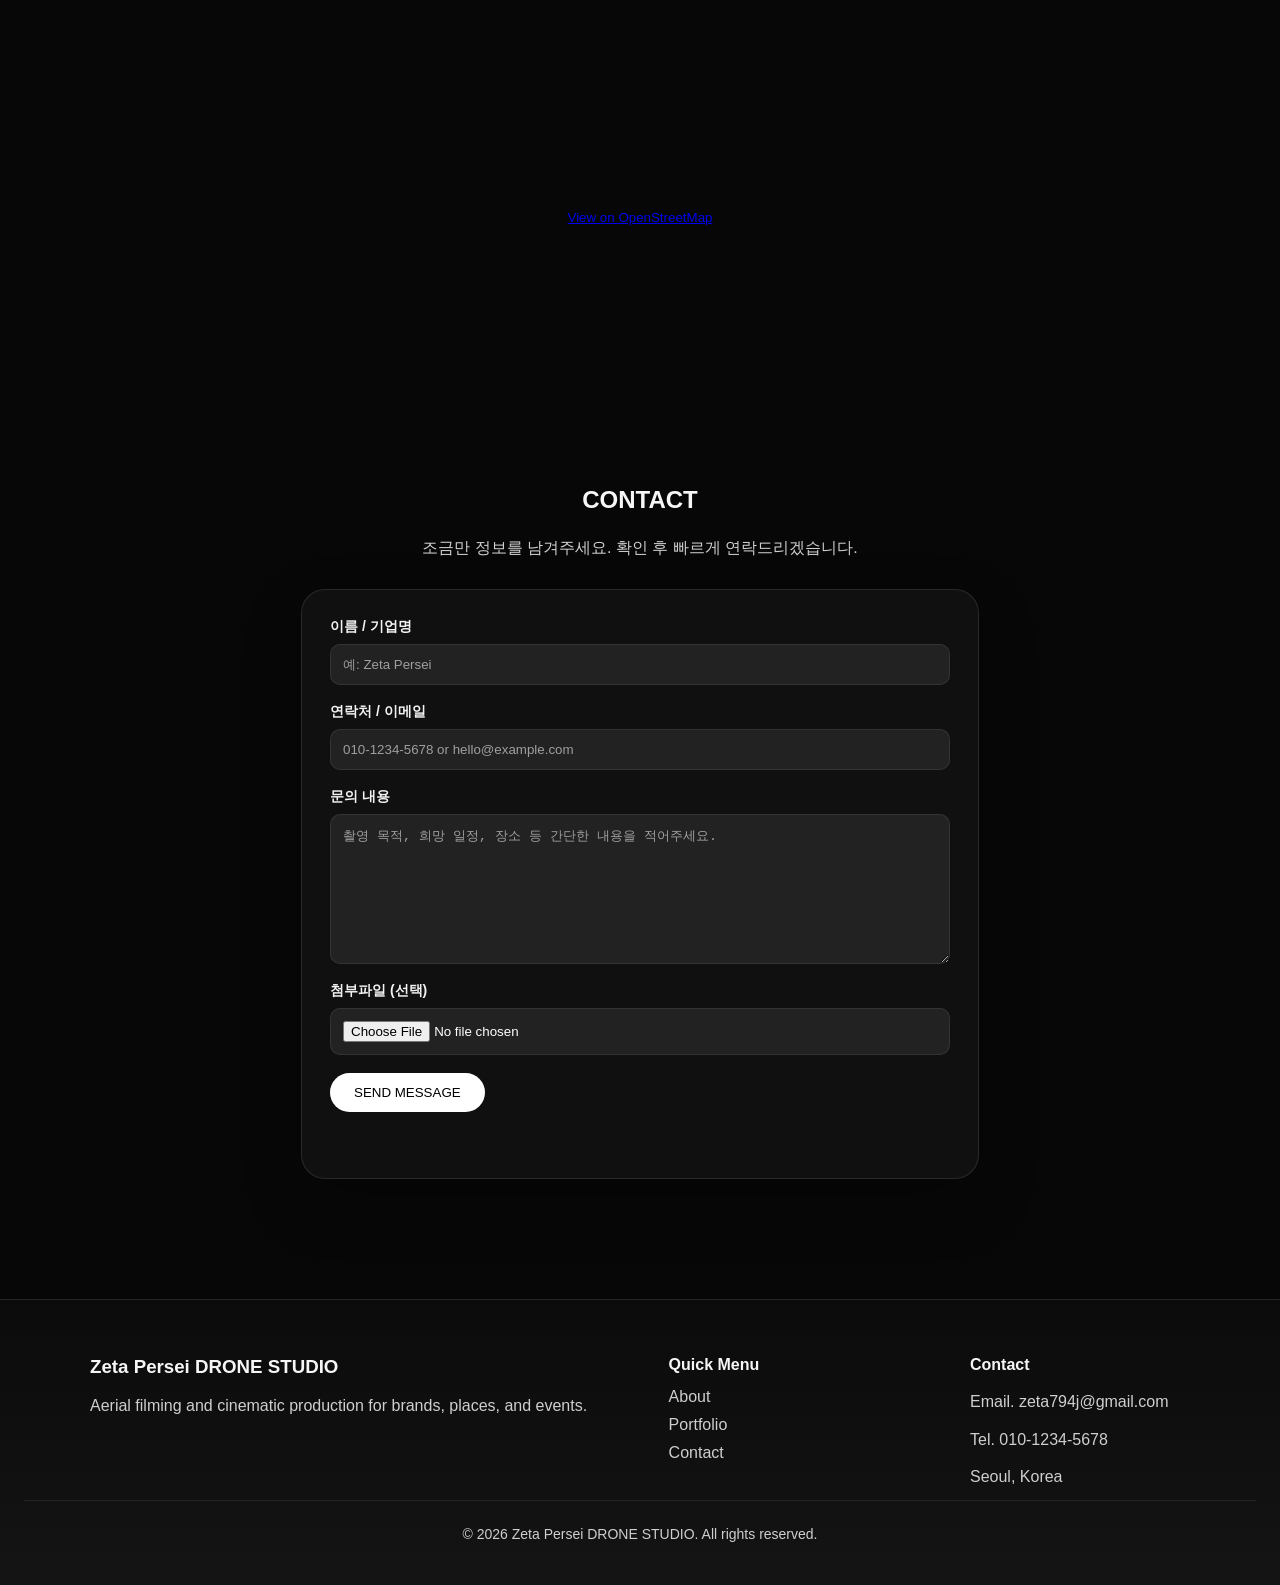
==== commit 2dc4c707: "bbbbb" ====
--- a/index.html
+++ b/index.html
@@ -201,19 +201,19 @@
     </div>
     <div class="slider">
         <div class="slides" id="slides">
-    <a href="https://youtu.be/ALN1OTDqQmQ" class="portfolio-link" data-category="aerial" data-video-id="ALN1OTDqQmQ">
-        <img src="https://img.youtube.com/vi/ALN1OTDqQmQ/maxresdefault.jpg" alt="안산 대부광산 퇴적암층">
-        <p class="video-title">안산 대부광산 퇴적암층</p>
-    </a>
-    <a href="https://youtu.be/FA5QLWY4PZw" class="portfolio-link" data-category="fpv" data-video-id="FA5QLWY4PZw">
-        <img src="https://img.youtube.com/vi/FA5QLWY4PZw/maxresdefault.jpg" alt="Avata 2 FPV 시퀀스">
-        <p class="video-title">Avata 2 FPV Sequence</p>
-    </a>
-    <a href="https://youtu.be/hqQlX9Q5oTc?si=elJqkAw9CvrLbN0G" class="portfolio-link" data-category="teaching" data-video-id="hqQ1X9Q5oTc">
-        <img src="https://img.youtube.com/vi/hqQlX9Q5oTc/maxresdefault.jpg" alt="눈이 내리는 봄 풍경">
-        <p class="video-title">눈이 내리는 봄 풍경</p>
-    </a>
-</div>
+            <a href="javascript:void(0);" onclick="window.open('https://youtu.be/ALN1OTDqQmQ', '_blank', 'noopener,noreferrer');" class="portfolio-link" data-category="aerial">
+                <img src="https://img.youtube.com/vi/ALN1OTDqQmQ/maxresdefault.jpg" alt="안산 대부광산 퇴적암층">
+                <p class="video-title">안산 대부광산 퇴적암층</p>
+            </a>
+            <a href="javascript:void(0);" onclick="window.open('https://youtu.be/FA5QLWY4PZw', '_blank', 'noopener,noreferrer');" class="portfolio-link" data-category="fpv">
+                <img src="https://img.youtube.com/vi/FA5QLWY4PZw/maxresdefault.jpg" alt="Avata 2 FPV 시퀀스">
+                <p class="video-title">Avata 2 FPV Sequence</p>
+            </a>
+            <a href="javascript:void(0);" onclick="window.open('https://youtu.be/hqQlX9Q5oTc?si=elJqkAw9CvrLbN0G', '_blank', 'noopener,noreferrer');" class="portfolio-link" data-category="teaching">
+                <img src="https://img.youtube.com/vi/hqQlX9Q5oTc/maxresdefault.jpg" alt="눈이 내리는 봄 풍경">
+                <p class="video-title">눈이 내리는 봄 풍경</p>
+            </a>
+        </div>
     </div>
 </section>
 
@@ -245,6 +245,38 @@
         <summary>촬영 소요 시간은?</summary>
         <p>촬영 범위와 편집 수준에 따라 달라집니다. 일반적으로 1~5일 내외입니다.</p>
     </details>
+
+    <div class="faq-question-panel">
+        <h3>추가 질문하기</h3>
+        <p class="faq-question-intro">업체명, 연락처, 질문 내용을 남겨주시면 관리자가 확인 후 답변드립니다.</p>
+        <form id="faqQuestionForm" class="faq-question-form">
+            <div class="form-group">
+                <label for="faqName">고객명</label>
+                <input type="text" id="faqName" placeholder="홍길동" required>
+            </div>
+            <div class="form-group">
+                <label for="faqCompany">업체명</label>
+                <input type="text" id="faqCompany" placeholder="예: ABC 건설">
+            </div>
+            <div class="form-group">
+                <label for="faqContact">연락처 / 이메일</label>
+                <input type="text" id="faqContact" placeholder="010-1234-5678 또는 hello@example.com" required>
+            </div>
+            <div class="form-group">
+                <label for="faqQuestion">질문 내용</label>
+                <textarea id="faqQuestion" rows="5" placeholder="문의하실 내용을 자세히 적어주세요." required></textarea>
+            </div>
+            <div class="contact-actions">
+                <button type="submit" id="faqSubmitButton">질문 등록</button>
+                <p id="faqStatus" class="form-status" aria-live="polite"></p>
+            </div>
+        </form>
+    </div>
+
+    <div class="faq-public-list-wrap">
+        <h3>최근 질문 & 답변</h3>
+        <div id="faqQuestionsList" class="faq-public-list"></div>
+    </div>
 </section>
 
 <section id="map" class="section fade">
@@ -271,11 +303,13 @@
         <div class="form-group">
             <label for="msg">문의 내용</label>
             <textarea id="msg" placeholder="촬영 목적, 희망 일정, 장소 등 간단한 내용을 적어주세요."></textarea>
-        </div>        <div class="form-group">
+        </div>
+        <div class="form-group">
             <label for="attachment">첨부파일 (선택)</label>
             <input type="file" id="attachment" accept="image/*,video/*">
             <div id="attachmentPreview" class="attachment-preview" aria-hidden="true"></div>
-        </div>        <div class="contact-actions">
+        </div>
+        <div class="contact-actions">
             <button id="sendButton" onclick="sendMsg()">SEND MESSAGE</button>
             <p id="formStatus" class="form-status" aria-live="polite"></p>
         </div>
@@ -304,24 +338,8 @@
     <p class="copy">&copy; 2026 Zeta Persei DRONE STUDIO. All rights reserved.</p>
 </footer>
 
-<div id="videoModal" class="video-modal" aria-hidden="true">
-    <div class="video-modal-backdrop" data-close-modal="true"></div>
-    <div class="video-modal-dialog" role="dialog" aria-modal="true" aria-label="Portfolio video player">
-        <button id="videoModalClose" class="video-modal-close" type="button" aria-label="Close video">×</button>
-        <div class="video-frame-wrap">
-            <iframe
-                id="videoModalFrame"
-                src=""
-                title="Portfolio video"
-                allow="autoplay; encrypted-media; picture-in-picture"
-                allowfullscreen>
-            </iframe>
-        </div>
-    </div>
-</div>
-
 <button id="topBtn" type="button" onclick="scrollToTop()" aria-label="Top">↑</button>
 
 <script src="script.js"></script>
 </body>
-</html>
+</html>
--- a/style.css
+++ b/style.css
@@ -596,6 +596,157 @@
 .admin-message header { display:flex; justify-content:space-between; align-items:center }
 .admin-actions button { margin-left:8px }
 
+.faq-question-panel,
+.faq-public-list-wrap,
+.faq-admin-section {
+    max-width: 920px;
+    margin: 28px auto 0;
+    padding: 24px;
+    border: 1px solid rgba(255,255,255,0.08);
+    border-radius: 20px;
+    background: rgba(255,255,255,0.03);
+}
+
+.faq-question-panel h3,
+.faq-public-list-wrap h3,
+.faq-admin-section h2 {
+    margin-top: 0;
+    margin-bottom: 12px;
+}
+
+.faq-question-intro {
+    color: #cdcdcd;
+    margin-bottom: 18px;
+}
+
+.faq-question-form {
+    display: grid;
+    gap: 16px;
+}
+
+.faq-public-list {
+    display: grid;
+    gap: 16px;
+    margin-top: 16px;
+}
+
+.faq-public-item {
+    padding: 18px;
+    border-radius: 14px;
+    background: rgba(255,255,255,0.04);
+    border: 1px solid rgba(255,255,255,0.06);
+}
+
+.faq-public-item.answered {
+    border-color: rgba(94, 224, 171, 0.4);
+}
+
+.faq-public-item header {
+    display: flex;
+    justify-content: space-between;
+    gap: 12px;
+    margin-bottom: 12px;
+    flex-wrap: wrap;
+}
+
+.faq-public-question {
+    margin: 0 0 10px;
+    color: #f3f3f3;
+    line-height: 1.7;
+}
+
+.faq-public-meta {
+    margin-bottom: 10px;
+    color: #bfbfbf;
+    font-size: 13px;
+}
+
+.faq-public-answer {
+    padding-top: 12px;
+    border-top: 1px solid rgba(255,255,255,0.08);
+    color: #dfe7f5;
+    line-height: 1.7;
+}
+
+.faq-public-answer em {
+    color: #bdbdbd;
+    font-style: normal;
+}
+
+.faq-empty {
+    color: #d3d3d3;
+}
+
+.faq-admin-card {
+    padding: 18px;
+    border-radius: 14px;
+    background: rgba(255,255,255,0.04);
+    border: 1px solid rgba(255,255,255,0.06);
+    margin-bottom: 18px;
+}
+
+.faq-admin-card.answered {
+    border-color: rgba(94, 224, 171, 0.5);
+}
+
+.faq-admin-card header {
+    display: flex;
+    justify-content: space-between;
+    gap: 16px;
+    align-items: flex-start;
+    margin-bottom: 12px;
+    flex-wrap: wrap;
+}
+
+.faq-admin-company {
+    display: block;
+    font-size: 13px;
+    color: #bdbdbd;
+    margin-top: 4px;
+}
+
+.faq-admin-meta {
+    display: flex;
+    flex-direction: column;
+    gap: 4px;
+    color: #bdbdbd;
+}
+
+.faq-admin-question {
+    margin: 0 0 12px;
+    line-height: 1.7;
+    color: #fafafa;
+}
+
+.faq-admin-answer {
+    width: 100%;
+    min-height: 100px;
+    box-sizing: border-box;
+    border-radius: 12px;
+    border: 1px solid rgba(255,255,255,0.08);
+    background: rgba(255,255,255,0.03);
+    color: #fff;
+    margin: 0;
+    resize: vertical;
+}
+
+.faq-admin-actions {
+    display: flex;
+    gap: 8px;
+    flex-wrap: wrap;
+    margin-top: 12px;
+}
+
+.faq-admin-actions button,
+.admin-actions button {
+    border: none;
+    border-radius: 8px;
+    padding: 8px 12px;
+    cursor: pointer;
+    background: rgba(255,255,255,0.08);
+    color: #fff;
+}
+
 /* 포트폴리오 링크 */
 .portfolio-link {
     display: block;
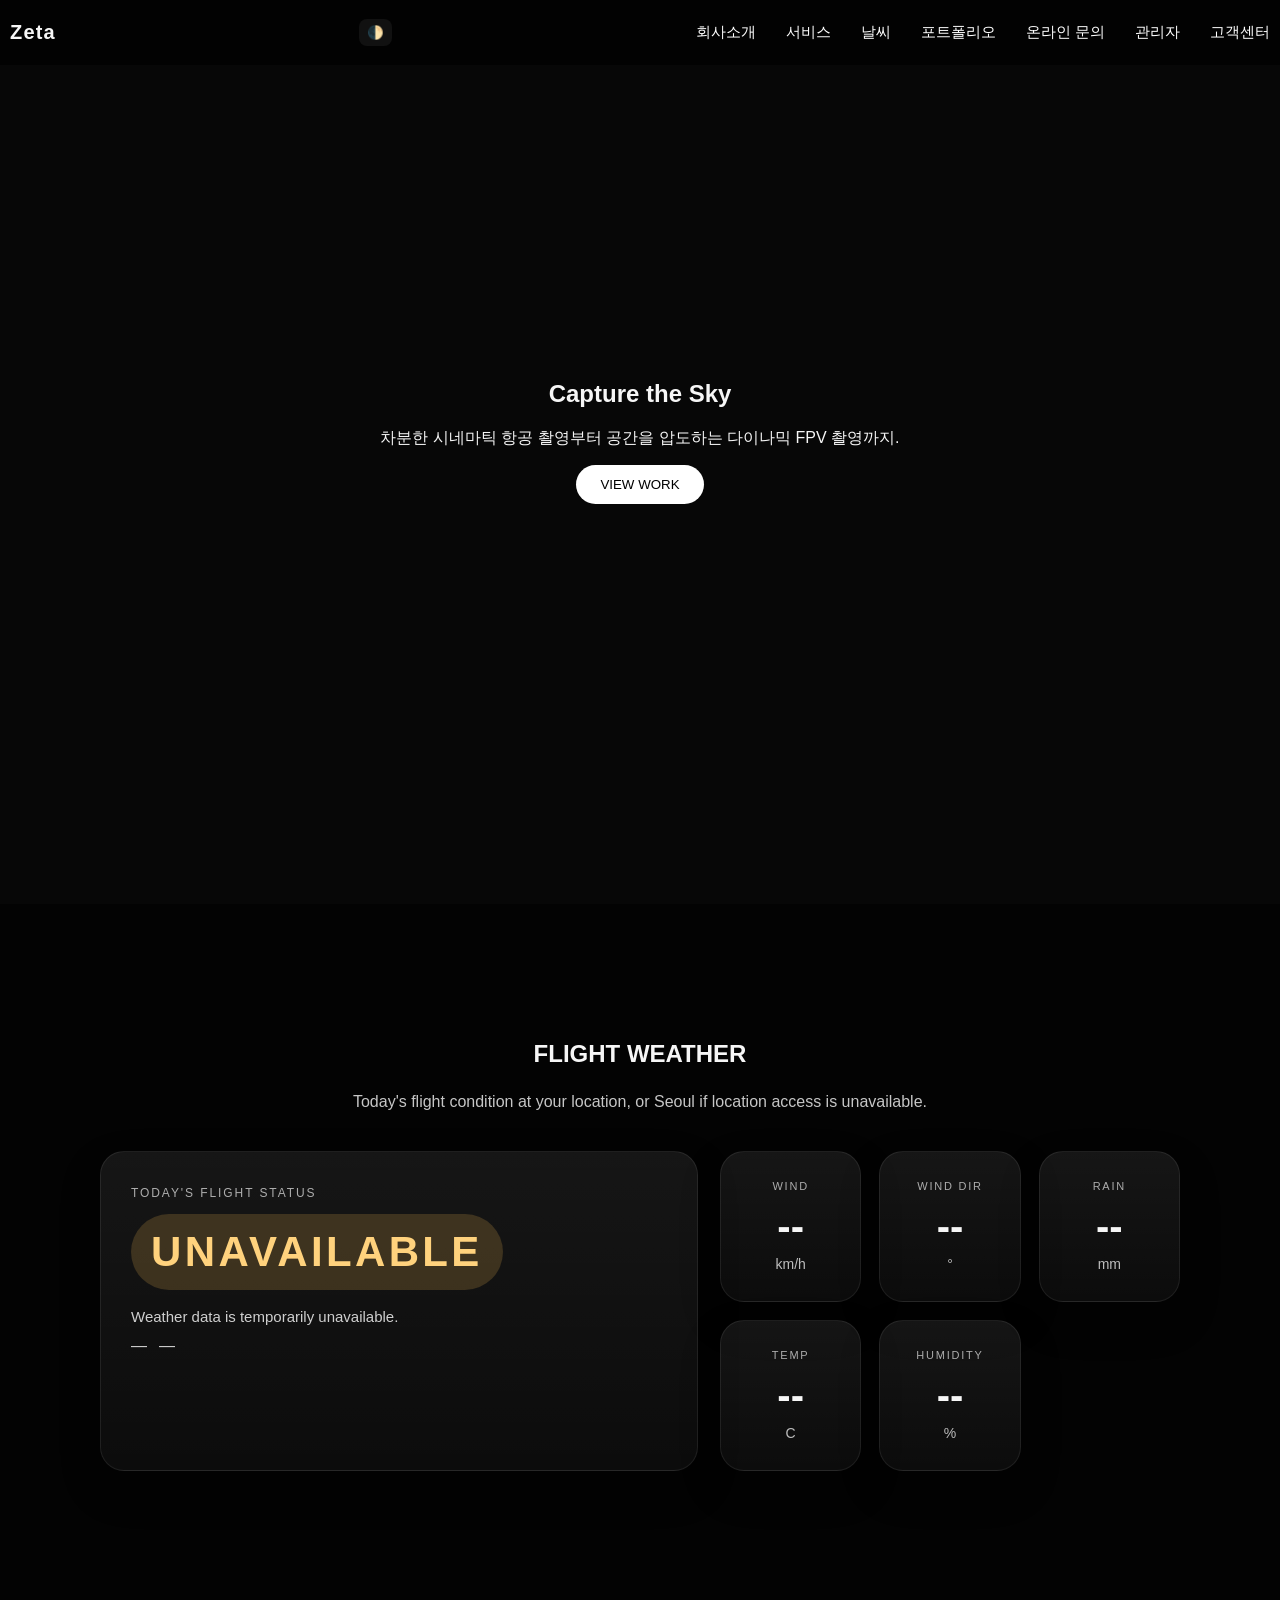
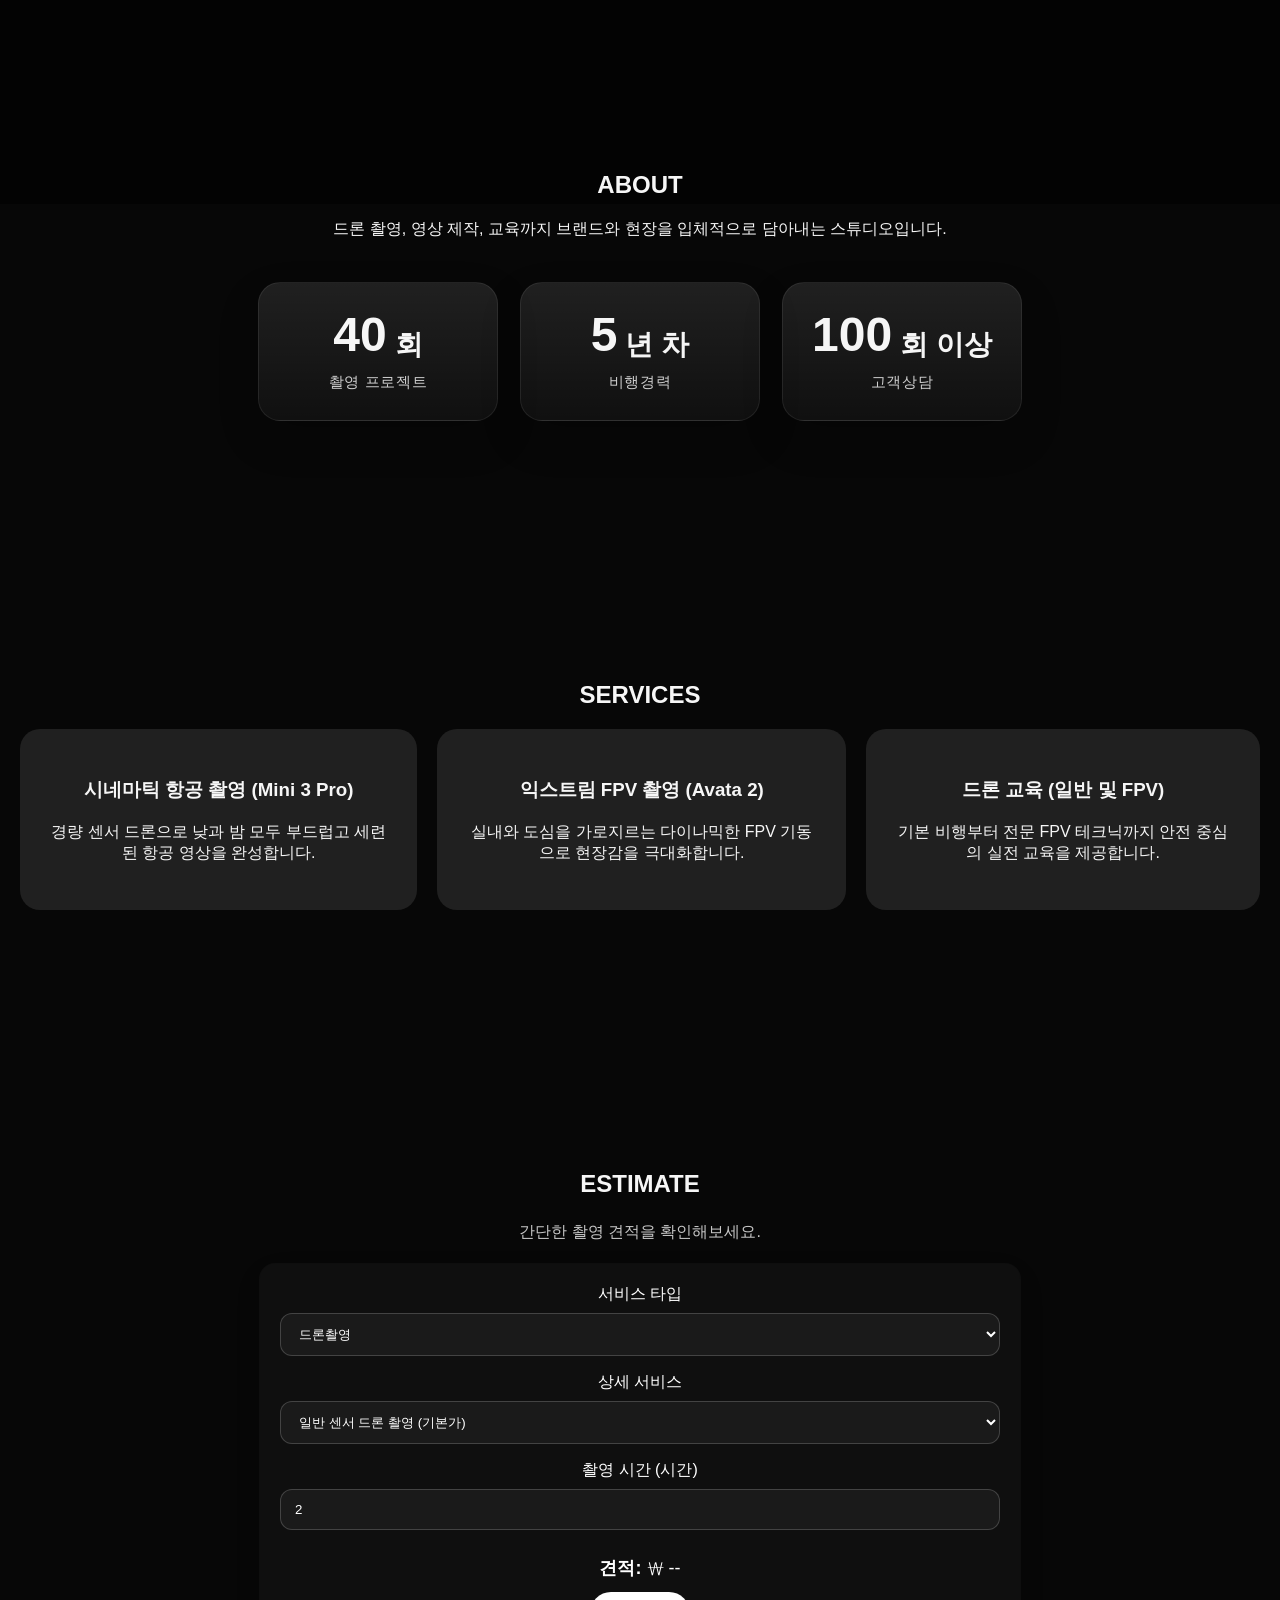
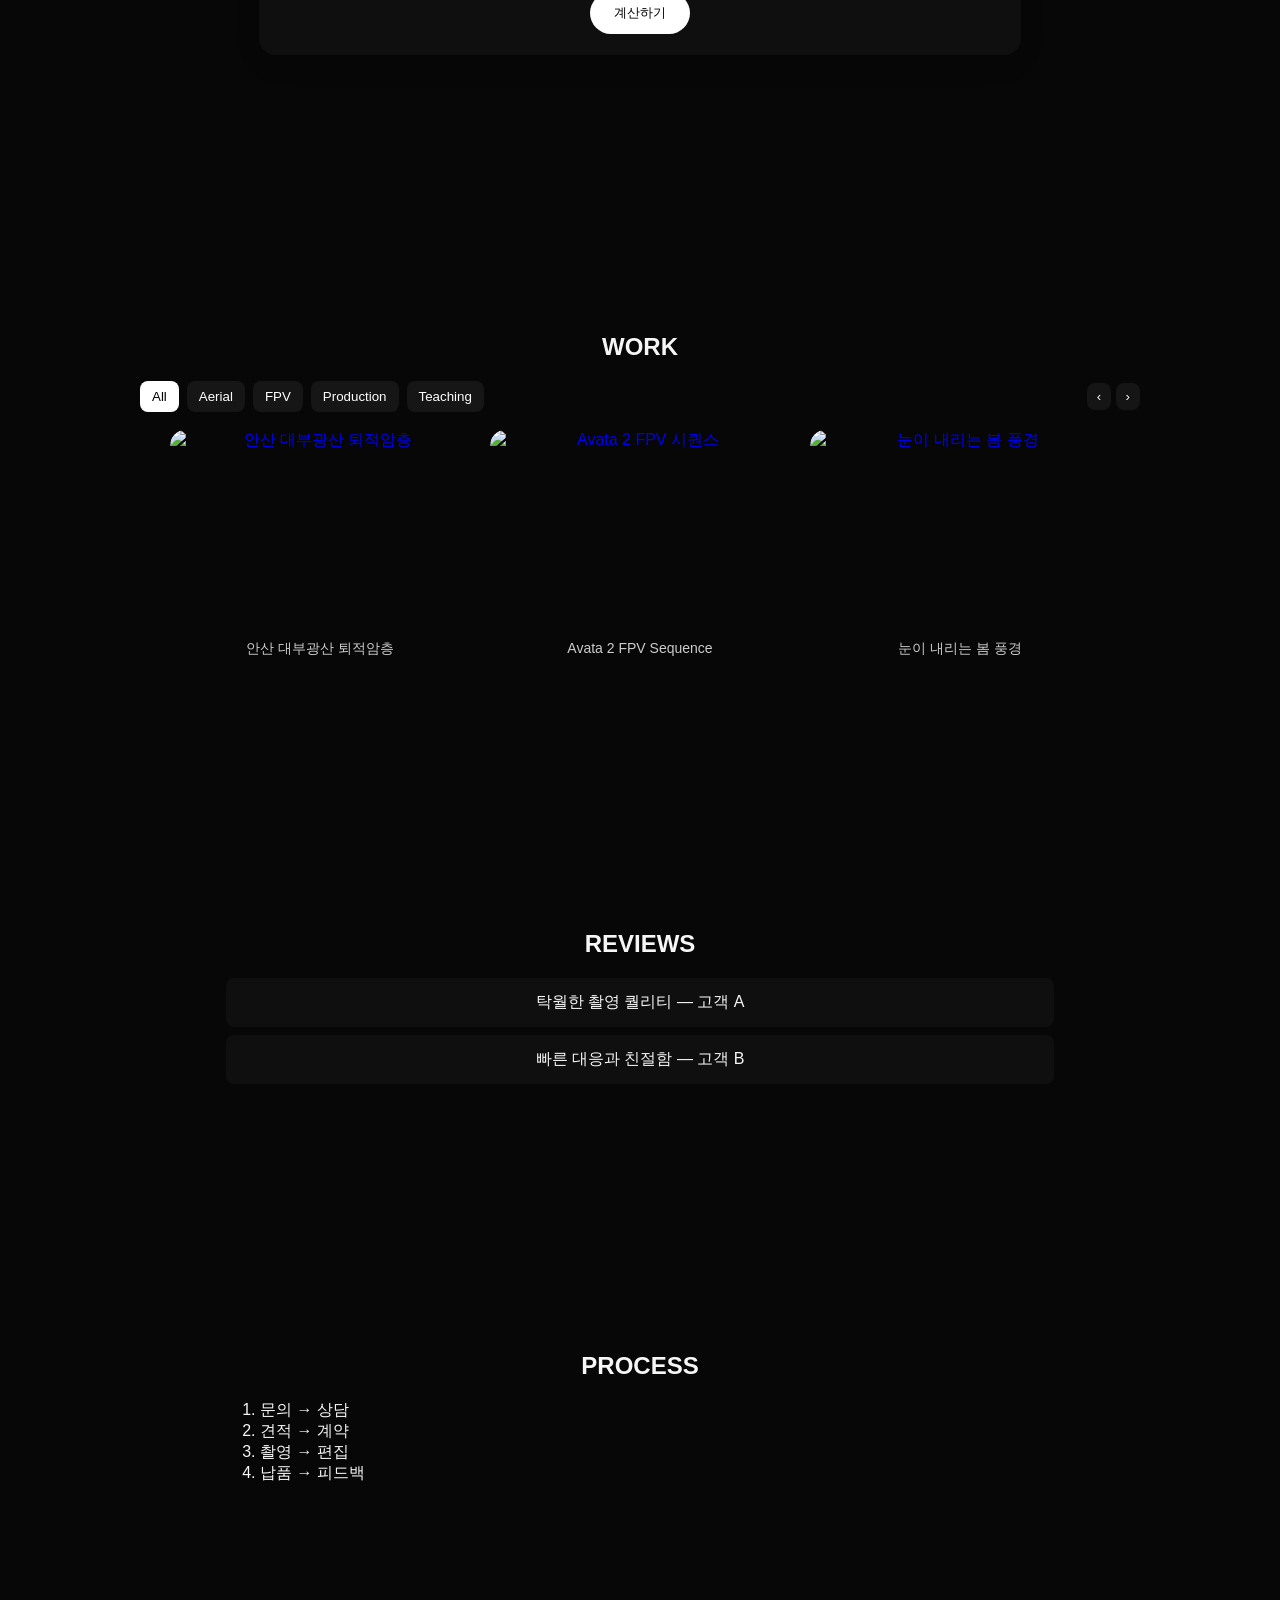
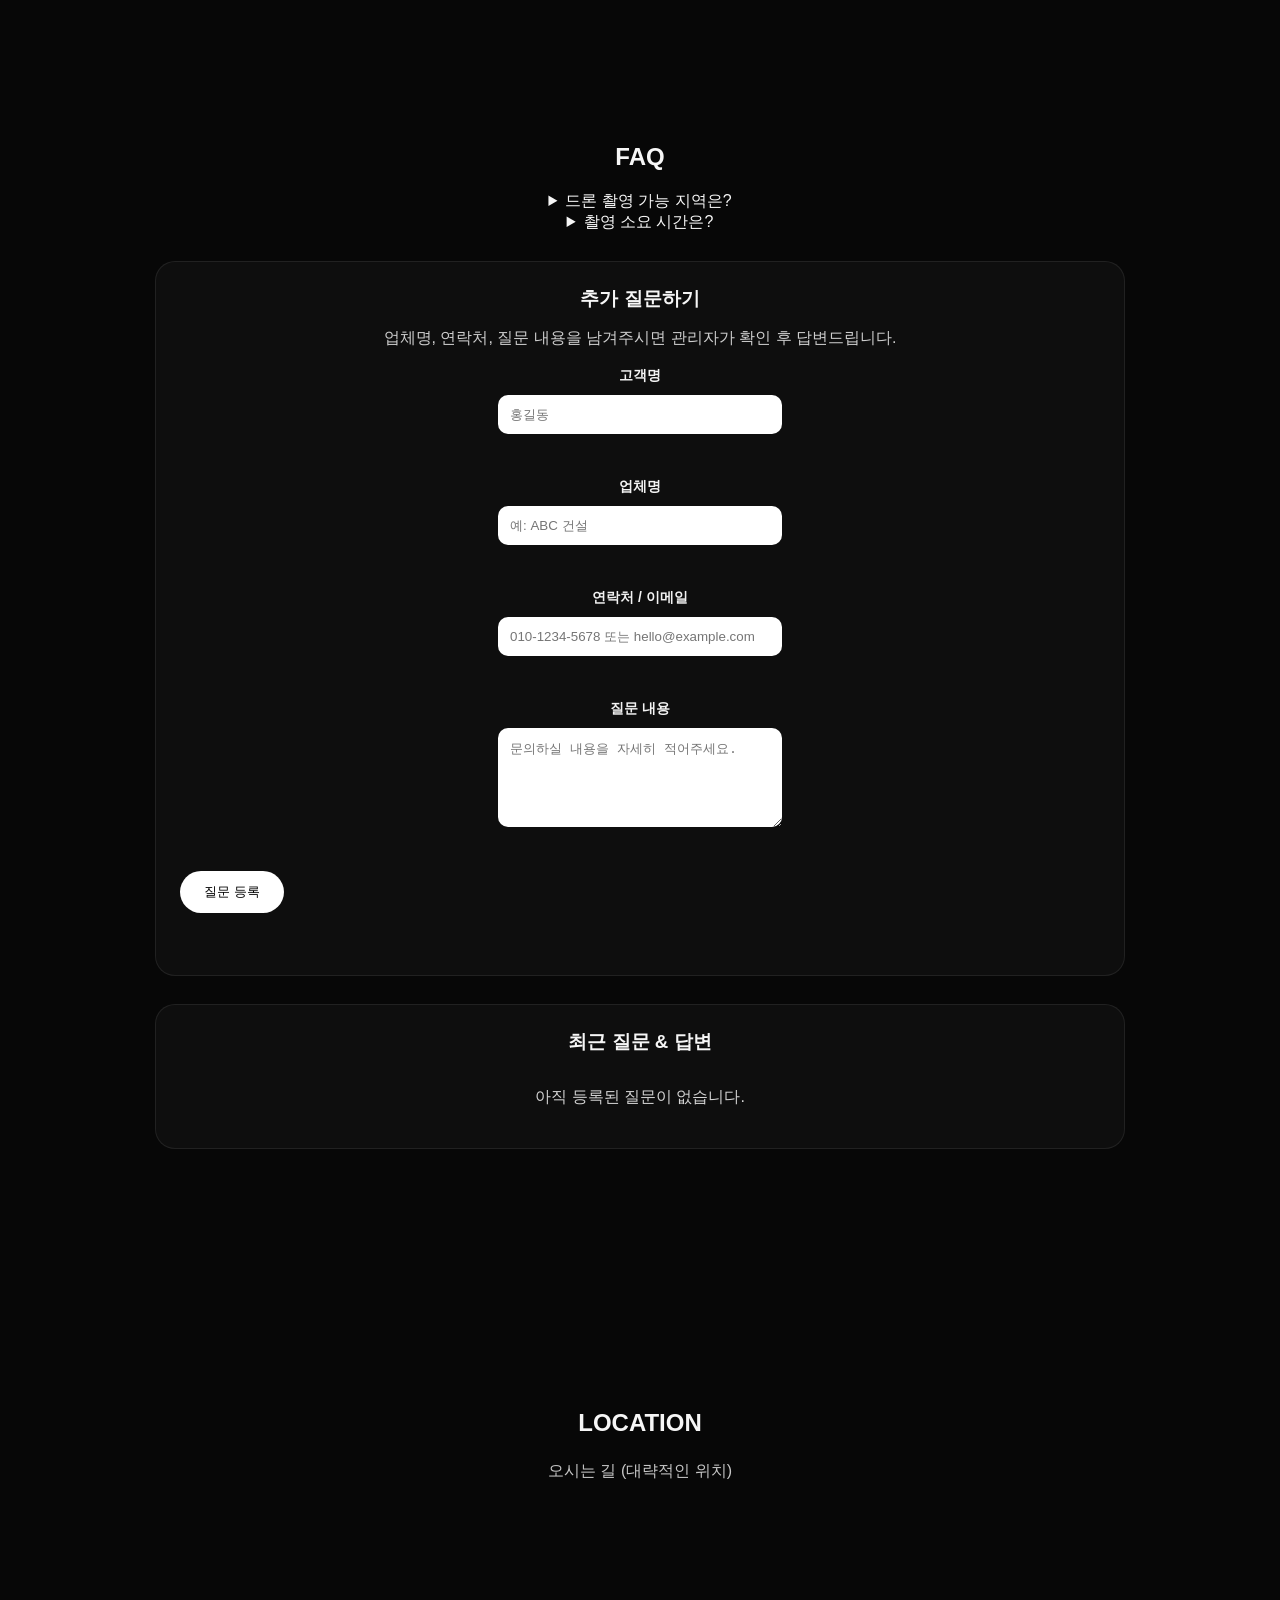
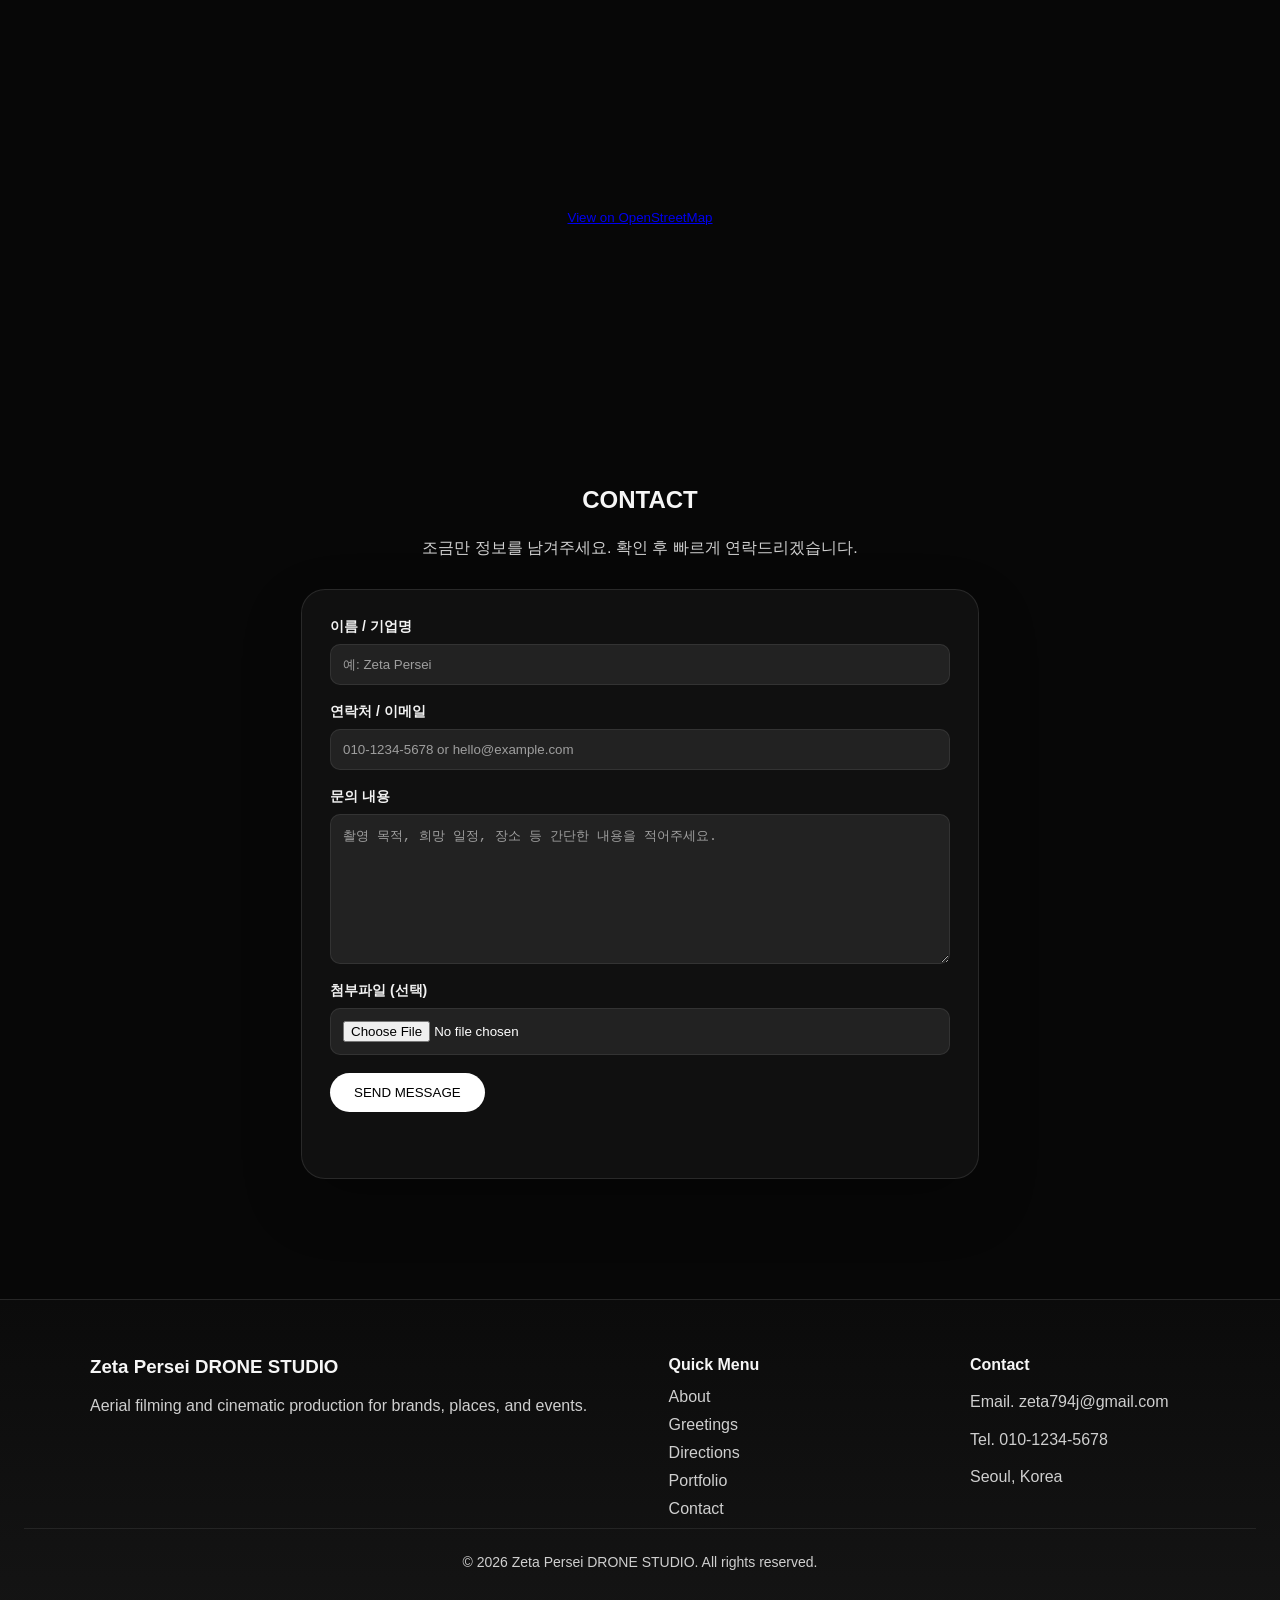
==== commit 9d54abf9: "sacadafdfefe gnvdsavdsfagdfds" ====
--- a/index.html
+++ b/index.html
@@ -325,6 +325,8 @@
         <div class="footer-links">
             <h4>Quick Menu</h4>
             <a href="about.html">About</a>
+            <a href="greeting.html">Greetings</a>
+            <a href="directions.html">Directions</a>
             <a href="#portfolio">Portfolio</a>
             <a href="#contact">Contact</a>
         </div>
--- a/style.css
+++ b/style.css
@@ -1104,3 +1104,853 @@
         top: -48px;
     }
 }
+
+/* ================= ABOUT PAGE ================= */
+.about-page {
+    overflow-x: hidden;
+}
+
+.about-page .logo {
+    text-decoration: none;
+    color: inherit;
+}
+
+.about-hero {
+    min-height: 92vh;
+    position: relative;
+    display: flex;
+    align-items: flex-end;
+    overflow: hidden;
+    background: #101010;
+}
+
+.about-hero-media,
+.about-hero-overlay {
+    position: absolute;
+    inset: 0;
+    width: 100%;
+    height: 100%;
+    object-fit: cover;
+}
+
+.about-hero-overlay {
+    background: linear-gradient(90deg, rgba(0,0,0,0.72), rgba(0,0,0,0.18) 70%), linear-gradient(0deg, rgba(0,0,0,0.72), transparent 55%);
+}
+
+.about-hero-content {
+    position: relative;
+    z-index: 1;
+    width: min(1100px, calc(100% - 48px));
+    margin: 0 auto;
+    padding: 0 0 12vh;
+}
+
+.eyebrow {
+    margin: 0 0 20px;
+    color: rgba(255,255,255,0.62);
+    font-size: 11px;
+    letter-spacing: 0.2em;
+    line-height: 1.5;
+}
+
+.about-hero h1,
+.about-section h2,
+.brand-statement h2,
+.philosophy-section h2,
+.showcase-section h2,
+.about-cta h2 {
+    margin: 0;
+    font-weight: 500;
+    letter-spacing: 0.02em;
+    line-height: 1.08;
+}
+
+.about-hero h1 {
+    font-size: clamp(48px, 8vw, 104px);
+}
+
+.hero-lead {
+    margin: 24px 0 8px;
+    font-size: clamp(21px, 3vw, 34px);
+}
+
+.hero-copy {
+    margin: 0;
+    color: rgba(255,255,255,0.72);
+    font-size: 15px;
+}
+
+.scroll-cue {
+    position: absolute;
+    right: 24px;
+    bottom: 32px;
+    z-index: 1;
+    color: rgba(255,255,255,0.7);
+    text-decoration: none;
+    font-size: 10px;
+    letter-spacing: 0.15em;
+}
+
+.scroll-cue span { margin-left: 9px; font-size: 16px; }
+
+.about-section {
+    width: min(1100px, calc(100% - 48px));
+    margin: 0 auto;
+    padding: 140px 0;
+}
+
+.about-intro {
+    display: grid;
+    grid-template-columns: 0.9fr 1.1fr;
+    gap: 10vw;
+    text-align: left;
+}
+
+.about-section h2 {
+    font-size: clamp(38px, 5vw, 68px);
+}
+
+.about-copy-block {
+    color: #bdbdbd;
+    font-size: 16px;
+    line-height: 1.9;
+}
+
+.about-copy-block p { margin: 0 0 22px; }
+.about-copy-block .lead-copy { color: #f5f5f5; font-size: 19px; line-height: 1.7; }
+
+.brand-statement {
+    min-height: 55vh;
+    display: grid;
+    align-content: center;
+    justify-items: center;
+    padding: 70px 24px;
+    text-align: center;
+    background: linear-gradient(rgba(0,0,0,0.56), rgba(0,0,0,0.88)), url('img/대부광산 퇴적암층.png') center / cover;
+}
+
+.brand-statement h2 { font-size: clamp(40px, 7vw, 86px); }
+.brand-statement .eyebrow { color: #a9a9a9; }
+
+.section-title-row {
+    display: flex;
+    justify-content: space-between;
+    gap: 40px;
+    align-items: flex-end;
+    margin-bottom: 52px;
+}
+
+.section-title-row h2 { font-size: clamp(34px, 4vw, 58px); }
+.section-intro { max-width: 280px; margin: 0; color: #aaa; line-height: 1.8; }
+.about-card-grid { display: grid; grid-template-columns: repeat(6, 1fr); gap: 16px; }
+
+.about-card {
+    grid-column: span 2;
+    min-height: 220px;
+    padding: 26px;
+    border: 1px solid rgba(255,255,255,0.1);
+    border-radius: 8px;
+    background: rgba(255,255,255,0.035);
+    transition: transform 0.35s ease, background 0.35s ease, border-color 0.35s ease;
+    background-position: center;
+    background-size: cover;
+}
+
+.about-card::before { content: ""; position: absolute; inset: 0; border-radius: inherit; background: linear-gradient(180deg, rgba(0,0,0,0.12), rgba(0,0,0,0.86)); pointer-events: none; }
+.about-card { position: relative; isolation: isolate; }
+.about-card > * { position: relative; z-index: 1; }
+.about-card:nth-child(1) { background-image: url('img/대부광산 퇴적암층.png'); }
+.about-card:nth-child(2) { background-image: url('img/오산천.png'); }
+.about-card:nth-child(3) { background-image: url('img/한탄강.png'); }
+.about-card:nth-child(4) { background-image: url('img/오산시 서랑동 서랑저수지.png'); }
+.about-card:nth-child(5) { background-image: url('img/오산천.png'); }
+
+.about-card:nth-child(4) { grid-column: 2 / span 2; }
+.about-card:hover { transform: translateY(-6px); background-color: rgba(255,255,255,0.09); border-color: rgba(255,255,255,0.24); }
+.card-index, .why-grid span { color: #888; font-size: 12px; letter-spacing: 0.12em; }
+.about-card h3 { margin: 48px 0 14px; font-size: 17px; font-weight: 500; letter-spacing: 0.06em; }
+.about-card p { margin: 0; color: #aaa; line-height: 1.7; font-size: 14px; }
+
+.equipment-section { padding-top: 80px; }
+.equipment-grid { display: grid; grid-template-columns: repeat(2, 1fr); gap: 20px; }
+.equipment-card { overflow: hidden; border: 1px solid rgba(255,255,255,0.1); border-radius: 8px; background: rgba(255,255,255,0.035); }
+.equipment-visual { min-height: 350px; position: relative; display: flex; overflow: hidden; background: #1d1d1d; }
+.equipment-visual::after { content: ""; position: absolute; inset: 0; background: linear-gradient(180deg, rgba(0,0,0,0.08), rgba(0,0,0,0.82)); }
+.equipment-visual img { width: 100%; height: 100%; position: absolute; inset: 0; object-fit: cover; transition: transform 0.5s ease; }
+.equipment-card:hover .equipment-visual img { transform: scale(1.04); }
+.equipment-visual-copy { position: relative; z-index: 1; width: 100%; padding: 28px; align-self: stretch; display: flex; flex-direction: column; justify-content: space-between; }
+.equipment-visual span { color: rgba(255,255,255,0.72); font-size: 11px; letter-spacing: 0.16em; }
+.equipment-visual strong { font-size: clamp(25px, 3.4vw, 42px); font-weight: 600; line-height: 1; letter-spacing: 0.13em; text-transform: uppercase; }
+.equipment-visual.mavic { background: #263238; }
+.equipment-visual.avata { background: #171717; }
+.equipment-type { margin: 0 0 10px; color: #888; font-size: 11px; letter-spacing: 0.14em; text-transform: uppercase; }
+.equipment-info { padding: 24px 28px 30px; }
+.equipment-info h3 { margin: 0 0 10px; font-size: 22px; font-weight: 500; }
+.equipment-info p { margin: 0; color: #aaa; line-height: 1.75; font-size: 14px; }
+
+.philosophy-section { background: #0d0d0d; }
+.philosophy-inner { padding-top: 150px; padding-bottom: 150px; }
+.philosophy-copy { margin: 40px 0 70px; color: #c5c5c5; line-height: 1.9; }
+.philosophy-list { display: grid; grid-template-columns: repeat(3, 1fr); gap: 20px; }
+.philosophy-list > div { padding-top: 20px; border-top: 1px solid rgba(255,255,255,0.3); }
+.philosophy-list h3 { margin: 34px 0 12px; font-size: 18px; font-weight: 500; letter-spacing: 0.1em; }
+.philosophy-list p { margin: 0; color: #aaa; line-height: 1.7; font-size: 14px; }
+
+.showcase-section, .about-cta { position: relative; min-height: 72vh; display: flex; align-items: center; overflow: hidden; }
+.showcase-media, .showcase-overlay, .about-cta-media, .about-cta-overlay { position: absolute; inset: 0; }
+.showcase-media img { width: 100%; height: 100%; object-fit: cover; filter: saturate(0.75); }
+.showcase-overlay, .about-cta-overlay { background: linear-gradient(90deg, rgba(0,0,0,0.8), rgba(0,0,0,0.2)), linear-gradient(0deg, rgba(0,0,0,0.5), transparent); }
+.showcase-content, .about-cta-content { position: relative; z-index: 1; width: min(1100px, calc(100% - 48px)); margin: 0 auto; }
+.showcase-content h2, .about-cta h2 { font-size: clamp(42px, 6vw, 82px); }
+.showcase-content > p:not(.eyebrow), .about-cta-content > p:not(.eyebrow) { color: #d1d1d1; margin: 24px 0 30px; }
+.outline-button, .primary-button { display: inline-flex; align-items: center; gap: 12px; padding: 13px 20px; border-radius: 30px; text-decoration: none; font-size: 13px; transition: transform 0.25s ease, background 0.25s ease; }
+.outline-button { border: 1px solid rgba(255,255,255,0.55); color: white; background: rgba(0,0,0,0.12); }
+.primary-button { background: white; color: #111; }
+.outline-button:hover, .primary-button:hover { transform: translateY(-2px); }
+.why-section h2 { margin-bottom: 70px; }
+.why-grid { display: grid; grid-template-columns: repeat(4, 1fr); gap: 20px; }
+.why-grid article { padding-top: 20px; border-top: 1px solid rgba(255,255,255,0.25); }
+.why-grid h3 { margin: 28px 0 12px; font-size: 19px; font-weight: 500; }
+.why-grid p { margin: 0; color: #aaa; font-size: 14px; line-height: 1.75; }
+.name-section { display: grid; grid-template-columns: 0.8fr 1.2fr; gap: 8vw; }
+.name-section h2 { font-size: clamp(36px, 5vw, 64px); }
+.name-copy { color: #bdbdbd; line-height: 1.9; font-size: 16px; }
+.name-copy p { margin: 0 0 20px; }
+.about-cta { min-height: 68vh; background: #1b1e1f; }
+.about-cta-media { background: linear-gradient(90deg, rgba(25,32,34,0.55), rgba(25,32,34,0.18)), url('img/오산시 서랑동 서랑저수지.png') center / cover; filter: saturate(0.7); }
+.about-cta-content h2 { font-size: clamp(42px, 6vw, 84px); }
+.cta-actions { display: flex; gap: 12px; flex-wrap: wrap; }
+
+body.light .about-page .about-card,
+body.light .about-page .equipment-card { background-color: #fff; border-color: rgba(0,0,0,0.1); }
+body.light .about-page .about-copy-block,
+body.light .about-page .about-card p,
+body.light .about-page .equipment-info p,
+body.light .about-page .why-grid p,
+body.light .about-page .name-copy,
+body.light .about-page .section-intro { color: #555; }
+body.light .about-page .about-copy-block .lead-copy,
+body.light .about-page .about-card h3,
+body.light .about-page .equipment-info h3 { color: #111; }
+body.light .about-page .philosophy-section { background: #ecebe8; }
+body.light .about-page .philosophy-list p { color: #555; }
+
+@media (max-width: 768px) {
+    .about-hero { min-height: 86vh; }
+    .about-hero-content, .showcase-content, .about-cta-content, .about-section { width: min(100% - 40px, 1100px); }
+    .about-hero-content { padding-bottom: 15vh; }
+    .about-hero h1 { font-size: clamp(42px, 13vw, 68px); }
+    .hero-lead { font-size: 24px; }
+    .hero-copy { max-width: 280px; line-height: 1.6; }
+    .scroll-cue { right: 20px; bottom: 22px; font-size: 9px; }
+    .about-section { padding: 90px 0; }
+    .about-intro, .name-section { grid-template-columns: 1fr; gap: 44px; }
+    .section-title-row { display: block; margin-bottom: 34px; }
+    .section-intro { margin-top: 22px; }
+    .about-card-grid, .equipment-grid, .philosophy-list, .why-grid { grid-template-columns: 1fr; }
+    .about-card, .about-card:nth-child(4) { grid-column: auto; min-height: auto; }
+    .about-card h3 { margin-top: 34px; }
+    .equipment-visual { min-height: 260px; }
+    .philosophy-inner { padding-top: 90px; padding-bottom: 90px; }
+    .philosophy-copy { margin: 32px 0 52px; }
+    .why-section h2 { margin-bottom: 48px; }
+    .why-grid { gap: 28px; }
+    .showcase-section, .about-cta { min-height: 76vh; }
+    .showcase-content h2, .about-cta-content h2 { font-size: clamp(38px, 12vw, 62px); }
+    .cta-actions { align-items: stretch; flex-direction: column; width: max-content; max-width: 100%; }
+    .cta-actions a { justify-content: center; }
+}
+
+/* ================= GREETING PAGE ================= */
+.greeting-page {
+    overflow-x: hidden;
+}
+
+.greeting-page .logo {
+    color: inherit;
+    text-decoration: none;
+}
+
+.greeting-hero {
+    min-height: 88vh;
+    position: relative;
+    display: flex;
+    align-items: flex-end;
+    overflow: hidden;
+    background: #151515;
+}
+
+.greeting-hero-media,
+.greeting-hero-overlay {
+    position: absolute;
+    inset: 0;
+    width: 100%;
+    height: 100%;
+    object-fit: cover;
+}
+
+.greeting-hero-overlay {
+    background: linear-gradient(90deg, rgba(0,0,0,0.78), rgba(0,0,0,0.18) 78%), linear-gradient(0deg, rgba(0,0,0,0.78), transparent 60%);
+}
+
+.greeting-hero-content,
+.greeting-cta-content {
+    position: relative;
+    z-index: 1;
+    width: min(1100px, calc(100% - 48px));
+    margin: 0 auto;
+}
+
+.greeting-hero-content {
+    padding-bottom: 13vh;
+}
+
+.greeting-hero h1 {
+    margin: 0;
+    font-size: clamp(50px, 8vw, 104px);
+    font-weight: 400;
+    letter-spacing: -0.02em;
+    line-height: 1.05;
+}
+
+.greeting-hero h1 span {
+    color: rgba(255,255,255,0.74);
+}
+
+.greeting-hero-content > p:last-child {
+    margin: 26px 0 0;
+    color: rgba(255,255,255,0.78);
+    font-size: 15px;
+    line-height: 1.7;
+}
+
+.greeting-shell {
+    width: min(1100px, calc(100% - 48px));
+    margin: 0 auto;
+}
+
+.greeting-letter {
+    display: grid;
+    grid-template-columns: 0.9fr 1.1fr;
+    gap: 9vw;
+    align-items: start;
+    padding-top: 145px;
+    padding-bottom: 145px;
+}
+
+.greeting-local-visual {
+    position: relative;
+    min-height: 550px;
+    display: flex;
+    flex-direction: column;
+    justify-content: space-between;
+    padding: 28px;
+    overflow: hidden;
+    color: white;
+    background: linear-gradient(160deg, rgba(15,25,27,0.1), rgba(4,4,4,0.9)), url('img/오산천.png') center / cover;
+}
+
+.greeting-local-visual::before {
+    content: "";
+    position: absolute;
+    inset: 0;
+    background: linear-gradient(180deg, rgba(0,0,0,0.08), rgba(0,0,0,0.72));
+}
+
+.greeting-local-visual > * {
+    position: relative;
+    z-index: 1;
+}
+
+.greeting-local-visual span {
+    font-size: 11px;
+    letter-spacing: 0.18em;
+    color: rgba(255,255,255,0.72);
+}
+
+.greeting-local-visual strong {
+    font-size: clamp(40px, 5vw, 70px);
+    font-weight: 400;
+    line-height: 0.95;
+    letter-spacing: 0.04em;
+}
+
+.greeting-local-visual small {
+    max-width: 220px;
+    color: rgba(255,255,255,0.62);
+    font-size: 11px;
+    line-height: 1.6;
+}
+
+.greeting-letter-copy h2,
+.creator-profile h2,
+.greeting-story h2,
+.approach-section h2,
+.greeting-client h2,
+.greeting-final h2,
+.greeting-cta h2 {
+    margin: 0;
+    font-weight: 400;
+    letter-spacing: 0.01em;
+    line-height: 1.1;
+}
+
+.greeting-letter-copy h2,
+.creator-profile h2,
+.greeting-story h2,
+.approach-section h2,
+.greeting-client h2,
+.greeting-final h2 {
+    font-size: clamp(38px, 5vw, 68px);
+}
+
+.letter-body {
+    margin-top: 42px;
+    color: #bdbdbd;
+    font-size: 16px;
+    line-height: 1.95;
+}
+
+.letter-body p { margin: 0 0 22px; }
+.letter-body strong { color: #f4f4f4; font-weight: 500; }
+
+.greeting-quote {
+    padding: 150px 24px;
+    text-align: center;
+    background: #101010;
+}
+
+.greeting-quote blockquote {
+    max-width: 920px;
+    margin: 0 auto;
+    color: #f6f6f6;
+    font-size: clamp(34px, 6vw, 78px);
+    font-weight: 400;
+    line-height: 1.18;
+    letter-spacing: -0.02em;
+}
+
+.creator-profile {
+    display: grid;
+    grid-template-columns: 1fr 0.8fr;
+    gap: 10vw;
+    align-items: center;
+    padding-top: 145px;
+    padding-bottom: 145px;
+}
+
+.creator-profile-copy > p:not(.eyebrow) {
+    max-width: 440px;
+    margin: 32px 0 38px;
+    color: #bdbdbd;
+    line-height: 1.85;
+}
+
+.creator-meta {
+    display: flex;
+    flex-direction: column;
+    gap: 8px;
+    padding-top: 22px;
+    border-top: 1px solid rgba(255,255,255,0.22);
+}
+
+.creator-meta strong {
+    font-size: 22px;
+    font-weight: 500;
+    letter-spacing: 0.16em;
+}
+
+.creator-meta span {
+    color: #929292;
+    font-size: 11px;
+    letter-spacing: 0.12em;
+}
+
+.creator-visual {
+    min-height: 480px;
+    background-image: linear-gradient(160deg, rgba(20,30,31,0.2), rgba(4,4,4,0.9)), url('img/대부광산 퇴적암층.png');
+    background-color: #273133;
+}
+
+.greeting-story {
+    display: grid;
+    grid-template-columns: 1fr 1fr;
+    gap: 10vw;
+    padding-top: 135px;
+    padding-bottom: 135px;
+    border-top: 1px solid rgba(255,255,255,0.1);
+}
+
+.story-copy {
+    max-width: 520px;
+    color: #bdbdbd;
+    font-size: 16px;
+    line-height: 1.95;
+}
+
+.story-copy p { margin: 0 0 24px; }
+
+.approach-section {
+    padding: 140px 0;
+    background: #0d0d0d;
+}
+
+.approach-list {
+    display: grid;
+    grid-template-columns: repeat(3, 1fr);
+    gap: 22px;
+    margin-top: 70px;
+}
+
+.approach-list article {
+    padding: 22px 0 0;
+    border-top: 1px solid rgba(255,255,255,0.3);
+}
+
+.approach-list span {
+    color: #888;
+    font-size: 12px;
+    letter-spacing: 0.12em;
+}
+
+.approach-list h3 {
+    margin: 34px 0 12px;
+    font-size: 18px;
+    font-weight: 500;
+    letter-spacing: 0.12em;
+}
+
+.approach-list p {
+    margin: 0;
+    color: #aaa;
+    line-height: 1.75;
+    font-size: 14px;
+}
+
+.greeting-client {
+    display: grid;
+    grid-template-columns: 1fr 0.8fr;
+    gap: 10vw;
+    padding-top: 145px;
+    padding-bottom: 145px;
+}
+
+.greeting-client .eyebrow { grid-column: 1 / -1; margin-bottom: -60px; }
+.greeting-client h2 { font-size: clamp(38px, 5vw, 68px); }
+.client-copy { color: #bdbdbd; line-height: 1.9; font-size: 16px; }
+.client-copy p { margin: 0 0 18px; }
+
+.greeting-brand {
+    min-height: 48vh;
+    display: grid;
+    align-content: center;
+    justify-items: center;
+    padding: 70px 24px;
+    text-align: center;
+    background: linear-gradient(rgba(0,0,0,0.72), rgba(0,0,0,0.9)), url('img/한탄강.png') center / cover;
+}
+
+.greeting-brand h2 { margin: 0; font-size: clamp(40px, 7vw, 86px); font-weight: 400; line-height: 1.08; }
+
+.greeting-final {
+    padding-top: 145px;
+    padding-bottom: 145px;
+    text-align: center;
+}
+
+.greeting-final > p:not(.eyebrow) {
+    margin: 32px auto 40px;
+    color: #bdbdbd;
+    line-height: 1.9;
+}
+
+.greeting-final > strong {
+    display: block;
+    font-size: 18px;
+    font-weight: 400;
+    line-height: 1.7;
+}
+
+.greeting-final > strong span {
+    color: #888;
+    font-size: 12px;
+    letter-spacing: 0.18em;
+}
+
+.greeting-cta {
+    position: relative;
+    min-height: 62vh;
+    display: flex;
+    align-items: center;
+    overflow: hidden;
+    background: #1b1e1f;
+}
+
+.greeting-cta-media,
+.greeting-cta-overlay {
+    position: absolute;
+    inset: 0;
+}
+
+.greeting-cta-media {
+    background: url('img/오산시 서랑동 서랑저수지.png') center / cover;
+    filter: saturate(0.72);
+}
+
+.greeting-cta-overlay {
+    background: linear-gradient(90deg, rgba(0,0,0,0.78), rgba(0,0,0,0.2)), linear-gradient(0deg, rgba(0,0,0,0.56), transparent);
+}
+
+.greeting-cta h2 { font-size: clamp(42px, 6vw, 82px); }
+.greeting-cta .cta-actions { margin-top: 30px; }
+
+body.light .greeting-page .letter-body,
+body.light .greeting-page .creator-profile-copy > p:not(.eyebrow),
+body.light .greeting-page .story-copy,
+body.light .greeting-page .client-copy,
+body.light .greeting-page .greeting-final > p:not(.eyebrow) { color: #555; }
+
+body.light .greeting-page .greeting-quote,
+body.light .greeting-page .approach-section { background: #ecebe8; }
+
+body.light .greeting-page .greeting-quote blockquote,
+body.light .greeting-page .letter-body strong { color: #111; }
+
+@media (max-width: 768px) {
+    .greeting-hero { min-height: 82vh; }
+    .greeting-hero-content, .greeting-cta-content, .greeting-shell { width: min(100% - 40px, 1100px); }
+    .greeting-hero-content { padding-bottom: 14vh; }
+    .greeting-hero h1 { font-size: clamp(44px, 13vw, 68px); }
+    .greeting-hero-content > p:last-child { max-width: 290px; }
+    .greeting-letter, .creator-profile, .greeting-story, .greeting-client { grid-template-columns: 1fr; gap: 52px; }
+    .greeting-letter, .creator-profile, .greeting-story, .greeting-client, .greeting-final { padding-top: 90px; padding-bottom: 90px; }
+    .greeting-local-visual, .creator-visual { min-height: 360px; }
+    .greeting-letter-copy h2, .creator-profile h2, .greeting-story h2, .approach-section h2, .greeting-client h2, .greeting-final h2 { font-size: clamp(36px, 11vw, 56px); }
+    .letter-body { margin-top: 30px; font-size: 15px; line-height: 1.85; }
+    .greeting-quote { padding: 100px 20px; }
+    .greeting-quote blockquote { font-size: clamp(32px, 9vw, 52px); }
+    .approach-section { padding: 90px 0; }
+    .approach-list { grid-template-columns: 1fr; gap: 30px; margin-top: 48px; }
+    .greeting-client .eyebrow { grid-column: auto; margin-bottom: -28px; }
+    .greeting-brand { min-height: 42vh; }
+    .greeting-brand h2 { font-size: clamp(38px, 11vw, 58px); }
+    .greeting-cta { min-height: 66vh; }
+}
+
+/* ================= DIRECTIONS PAGE ================= */
+.directions-page {
+    overflow-x: hidden;
+}
+
+.directions-page .logo {
+    color: inherit;
+    text-decoration: none;
+}
+
+.directions-hero {
+    min-height: 78vh;
+    position: relative;
+    display: flex;
+    align-items: flex-end;
+    overflow: hidden;
+    background: #151515;
+}
+
+.directions-hero-media,
+.directions-hero-overlay {
+    position: absolute;
+    inset: 0;
+}
+
+.directions-hero-media {
+    background: url('img/오산시 서랑동 서랑저수지.png') center / cover;
+    filter: saturate(0.72);
+}
+
+.directions-hero-overlay {
+    background: linear-gradient(90deg, rgba(0,0,0,0.78), rgba(0,0,0,0.2) 78%), linear-gradient(0deg, rgba(0,0,0,0.78), transparent 60%);
+}
+
+.directions-hero-content,
+.directions-cta-content {
+    position: relative;
+    z-index: 1;
+    width: min(1100px, calc(100% - 48px));
+    margin: 0 auto;
+}
+
+.directions-hero-content {
+    padding-bottom: 13vh;
+}
+
+.directions-hero h1 {
+    margin: 0;
+    font-size: clamp(50px, 8vw, 104px);
+    font-weight: 400;
+    line-height: 1.03;
+}
+
+.directions-hero h1 span {
+    color: rgba(255,255,255,0.72);
+    font-size: 0.72em;
+    letter-spacing: 0.08em;
+}
+
+.directions-hero-content > p:last-child {
+    margin: 25px 0 0;
+    color: rgba(255,255,255,0.78);
+    font-size: 15px;
+}
+
+.directions-shell {
+    width: min(1100px, calc(100% - 48px));
+    margin: 0 auto;
+}
+
+.location-intro {
+    display: grid;
+    grid-template-columns: 1.12fr 0.88fr;
+    gap: 20px;
+    align-items: stretch;
+    padding-top: 120px;
+    padding-bottom: 95px;
+}
+
+.map-panel {
+    min-height: 480px;
+    position: relative;
+    display: flex;
+    align-items: center;
+    justify-content: center;
+    overflow: hidden;
+    border: 1px solid rgba(255,255,255,0.12);
+    border-radius: 8px;
+    background: linear-gradient(145deg, #263234, #111718 68%);
+}
+
+.map-panel-grid {
+    position: absolute;
+    inset: -20%;
+    opacity: 0.45;
+    transform: rotate(-12deg);
+    background-image: linear-gradient(rgba(255,255,255,0.08) 1px, transparent 1px), linear-gradient(90deg, rgba(255,255,255,0.08) 1px, transparent 1px);
+    background-size: 68px 68px;
+}
+
+.map-panel::after {
+    content: "";
+    position: absolute;
+    inset: 0;
+    background: radial-gradient(circle at 50% 48%, rgba(190,224,211,0.16), transparent 2%, transparent 27%, rgba(0,0,0,0.22) 70%);
+}
+
+.map-panel-pin {
+    position: relative;
+    z-index: 1;
+    display: grid;
+    place-items: center;
+    width: 58px;
+    height: 58px;
+    border: 1px solid rgba(255,255,255,0.8);
+    border-radius: 50% 50% 50% 0;
+    transform: rotate(-45deg);
+    color: white;
+    font-weight: 600;
+    box-shadow: 0 16px 40px rgba(0,0,0,0.35);
+}
+
+.map-panel-pin::first-letter { transform: rotate(45deg); }
+.map-panel-label { position: absolute; z-index: 1; left: 26px; top: 24px; display: flex; flex-direction: column; gap: 5px; }
+.map-panel-label strong { font-size: 13px; letter-spacing: 0.14em; }
+.map-panel-label span { color: rgba(255,255,255,0.55); font-size: 10px; letter-spacing: 0.14em; }
+.map-notice { position: absolute; z-index: 1; bottom: 22px; left: 26px; margin: 0; color: rgba(255,255,255,0.76); font-size: 12px; line-height: 1.7; }
+.map-notice small { color: rgba(255,255,255,0.5); }
+
+.address-card {
+    padding: 40px 34px;
+    border: 1px solid rgba(255,255,255,0.1);
+    border-radius: 8px;
+    background: rgba(255,255,255,0.04);
+}
+
+.address-card h2,
+.map-actions h2,
+.directions-section h2,
+.visit-info h2 {
+    margin: 0;
+    font-size: clamp(32px, 4vw, 54px);
+    font-weight: 400;
+    line-height: 1.1;
+}
+
+.address-row { display: grid; grid-template-columns: auto 1fr; gap: 10px 18px; align-items: center; margin-top: 46px; padding: 18px 0; border-top: 1px solid rgba(255,255,255,0.16); border-bottom: 1px solid rgba(255,255,255,0.16); }
+.address-row > span { color: #888; font-size: 12px; }
+.address-row strong { min-width: 0; font-size: 15px; font-weight: 500; word-break: keep-all; }
+.address-row button { grid-column: 1 / -1; justify-self: start; padding: 9px 14px; border-radius: 8px; background: rgba(255,255,255,0.1); color: white; font-size: 12px; }
+.address-row button:hover { background: rgba(255,255,255,0.2); }
+.address-card dl { margin: 28px 0 0; }
+.address-card dl div { display: grid; grid-template-columns: 70px 1fr; gap: 10px; margin-bottom: 16px; font-size: 14px; }
+.address-card dt { color: #888; }
+.address-card dd { margin: 0; color: #c8c8c8; word-break: break-word; }
+.address-card a { color: inherit; text-decoration: none; }
+.address-card a:hover { color: white; }
+.data-note { margin: 36px 0 0; color: #a7a7a7; font-size: 12px; line-height: 1.7; }
+
+.map-actions { padding-top: 30px; padding-bottom: 120px; }
+.map-actions .section-description { margin-left: 0; text-align: left; }
+.map-action-list { display: flex; flex-wrap: wrap; gap: 10px; margin-top: 28px; }
+.map-action-list button { padding: 13px 18px; border: 1px solid rgba(255,255,255,0.14); border-radius: 8px; background: rgba(255,255,255,0.06); color: #777; cursor: not-allowed; }
+
+.directions-section { padding-top: 115px; padding-bottom: 135px; border-top: 1px solid rgba(255,255,255,0.1); }
+.directions-grid { display: grid; grid-template-columns: repeat(3, 1fr); gap: 18px; margin-top: 58px; }
+.directions-grid article { min-height: 225px; padding: 24px; border: 1px solid rgba(255,255,255,0.1); border-radius: 8px; background: rgba(255,255,255,0.035); transition: transform 0.3s ease, background 0.3s ease; }
+.directions-grid article:hover { transform: translateY(-5px); background: rgba(255,255,255,0.08); }
+.directions-grid span { color: #888; font-size: 11px; letter-spacing: 0.14em; }
+.directions-grid h3 { margin: 55px 0 14px; font-size: 21px; font-weight: 500; }
+.directions-grid p { margin: 0 0 14px; color: #c5c5c5; line-height: 1.7; font-size: 14px; }
+.directions-grid small { color: #888; line-height: 1.65; font-size: 12px; }
+
+.visit-info { display: grid; grid-template-columns: 1fr 0.9fr; gap: 10vw; align-items: center; padding-top: 110px; padding-bottom: 110px; }
+.visit-info > div:last-child > p { margin: 0 0 26px; color: #bdbdbd; line-height: 1.85; }
+.visit-actions { display: flex; gap: 10px; flex-wrap: wrap; }
+
+.directions-cta { min-height: 62vh; position: relative; display: flex; align-items: center; overflow: hidden; background: #1b1e1f; }
+.directions-cta-media, .directions-cta-overlay { position: absolute; inset: 0; }
+.directions-cta-media { background: url('img/오산천.png') center / cover; filter: saturate(0.75); }
+.directions-cta-overlay { background: linear-gradient(90deg, rgba(0,0,0,0.8), rgba(0,0,0,0.2)), linear-gradient(0deg, rgba(0,0,0,0.56), transparent); }
+.directions-cta h2 { margin: 0; font-size: clamp(39px, 6vw, 78px); font-weight: 400; line-height: 1.08; }
+.directions-cta-content > p:not(.eyebrow) { margin: 24px 0 30px; color: #d0d0d0; }
+
+.copy-toast { position: fixed; left: 50%; bottom: 28px; z-index: 1400; padding: 12px 18px; border: 1px solid rgba(255,255,255,0.16); border-radius: 8px; background: rgba(15,15,15,0.92); color: white; font-size: 13px; opacity: 0; visibility: hidden; transform: translate(-50%, 12px); transition: opacity 0.25s ease, transform 0.25s ease, visibility 0.25s ease; }
+.copy-toast.show { opacity: 1; visibility: visible; transform: translate(-50%, 0); }
+
+body.light .directions-page .address-card,
+body.light .directions-page .directions-grid article { background-color: #fff; border-color: rgba(0,0,0,0.1); }
+body.light .directions-page .address-card dd,
+body.light .directions-page .directions-grid p,
+body.light .directions-page .visit-info > div:last-child > p { color: #555; }
+
+@media (max-width: 768px) {
+    .directions-hero { min-height: 78vh; }
+    .directions-hero-content, .directions-cta-content, .directions-shell { width: min(100% - 40px, 1100px); }
+    .directions-hero-content { padding-bottom: 14vh; }
+    .directions-hero h1 { font-size: clamp(46px, 13vw, 68px); }
+    .location-intro, .visit-info { grid-template-columns: 1fr; gap: 20px; padding-top: 80px; padding-bottom: 80px; }
+    .map-panel { min-height: 330px; }
+    .address-card { padding: 32px 24px; }
+    .map-actions { padding-bottom: 85px; }
+    .map-action-list { flex-direction: column; }
+    .map-action-list button { width: 100%; min-height: 46px; }
+    .directions-section { padding-top: 85px; padding-bottom: 90px; }
+    .directions-grid { grid-template-columns: 1fr; gap: 14px; margin-top: 40px; }
+    .directions-grid article { min-height: auto; }
+    .directions-grid h3 { margin-top: 32px; }
+    .directions-cta { min-height: 66vh; }
+    .directions-cta h2 { font-size: clamp(37px, 11vw, 60px); }
+    .visit-actions { flex-direction: column; align-items: stretch; }
+    .visit-actions a { justify-content: center; }
+}
+
+@media (prefers-reduced-motion: reduce) {
+    .directions-page *, .directions-page *::before, .directions-page *::after { scroll-behavior: auto !important; transition-duration: 0.01ms !important; animation-duration: 0.01ms !important; }
+}
